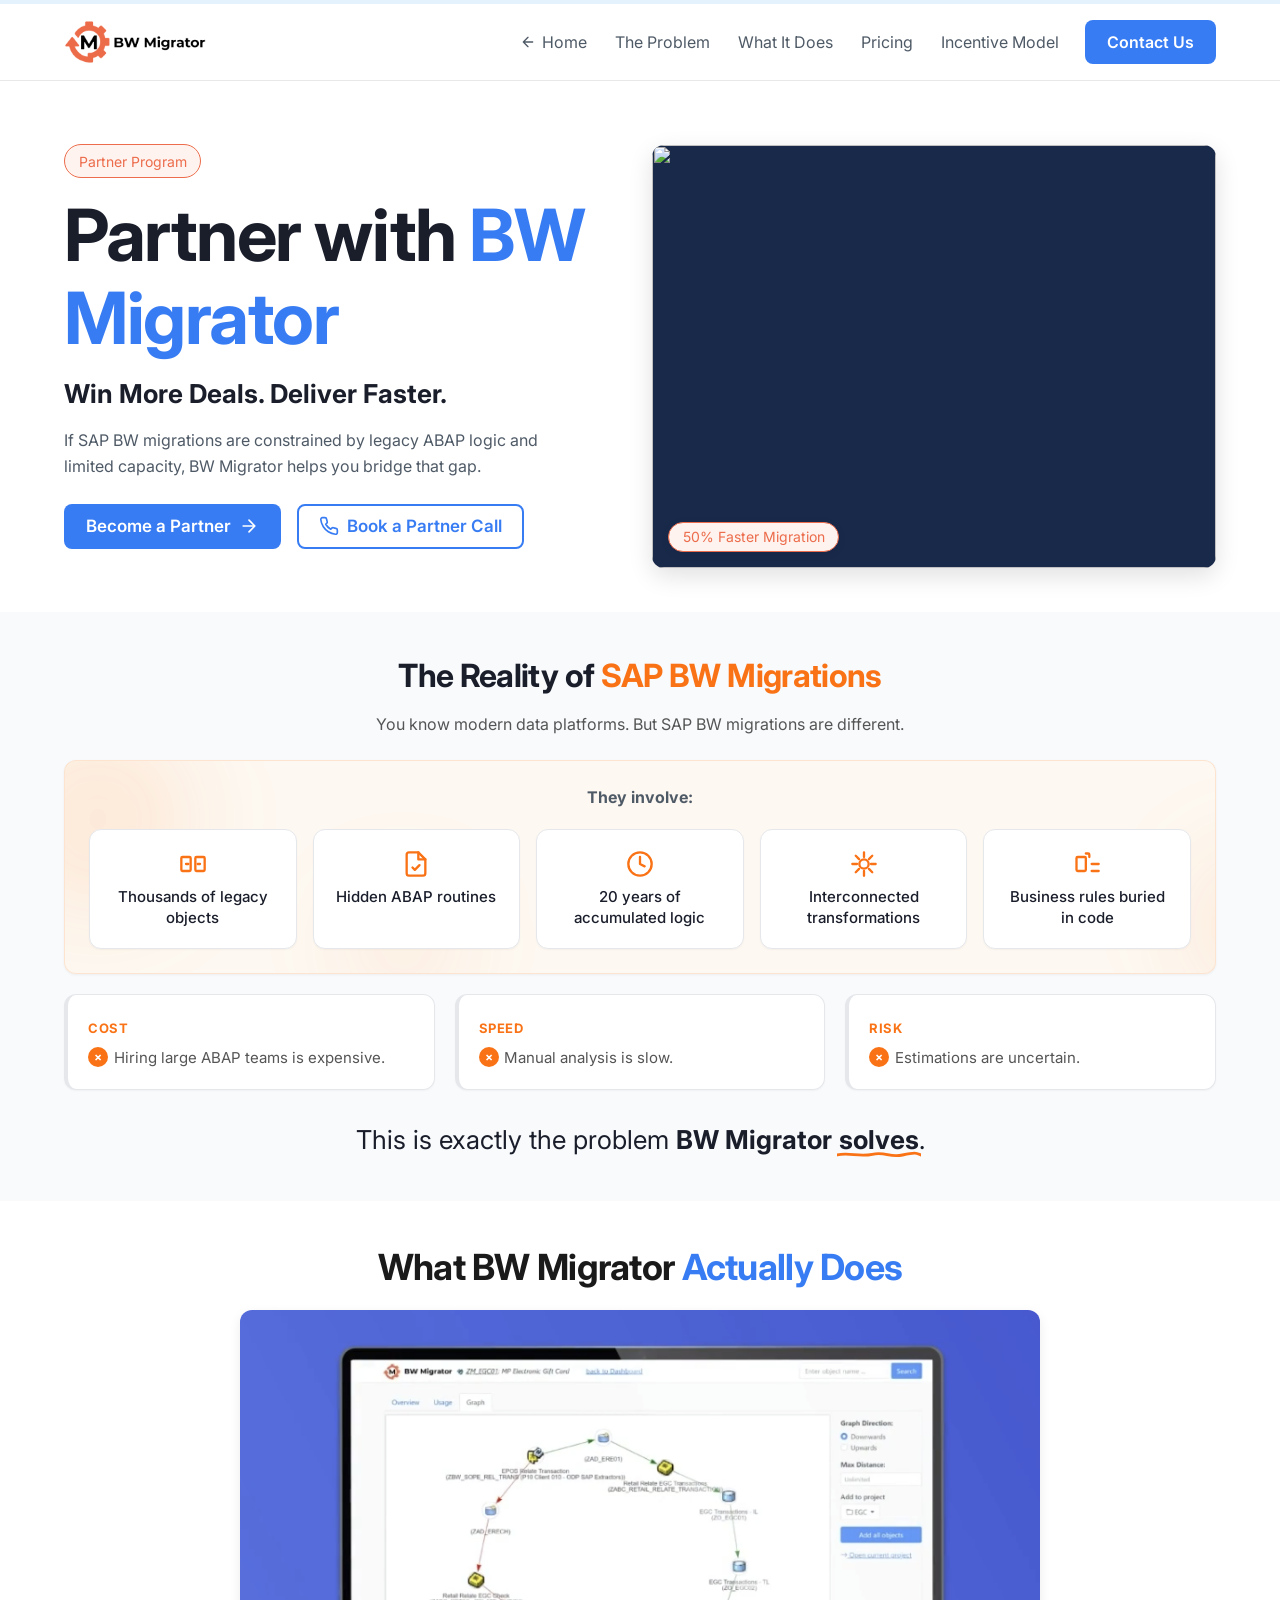
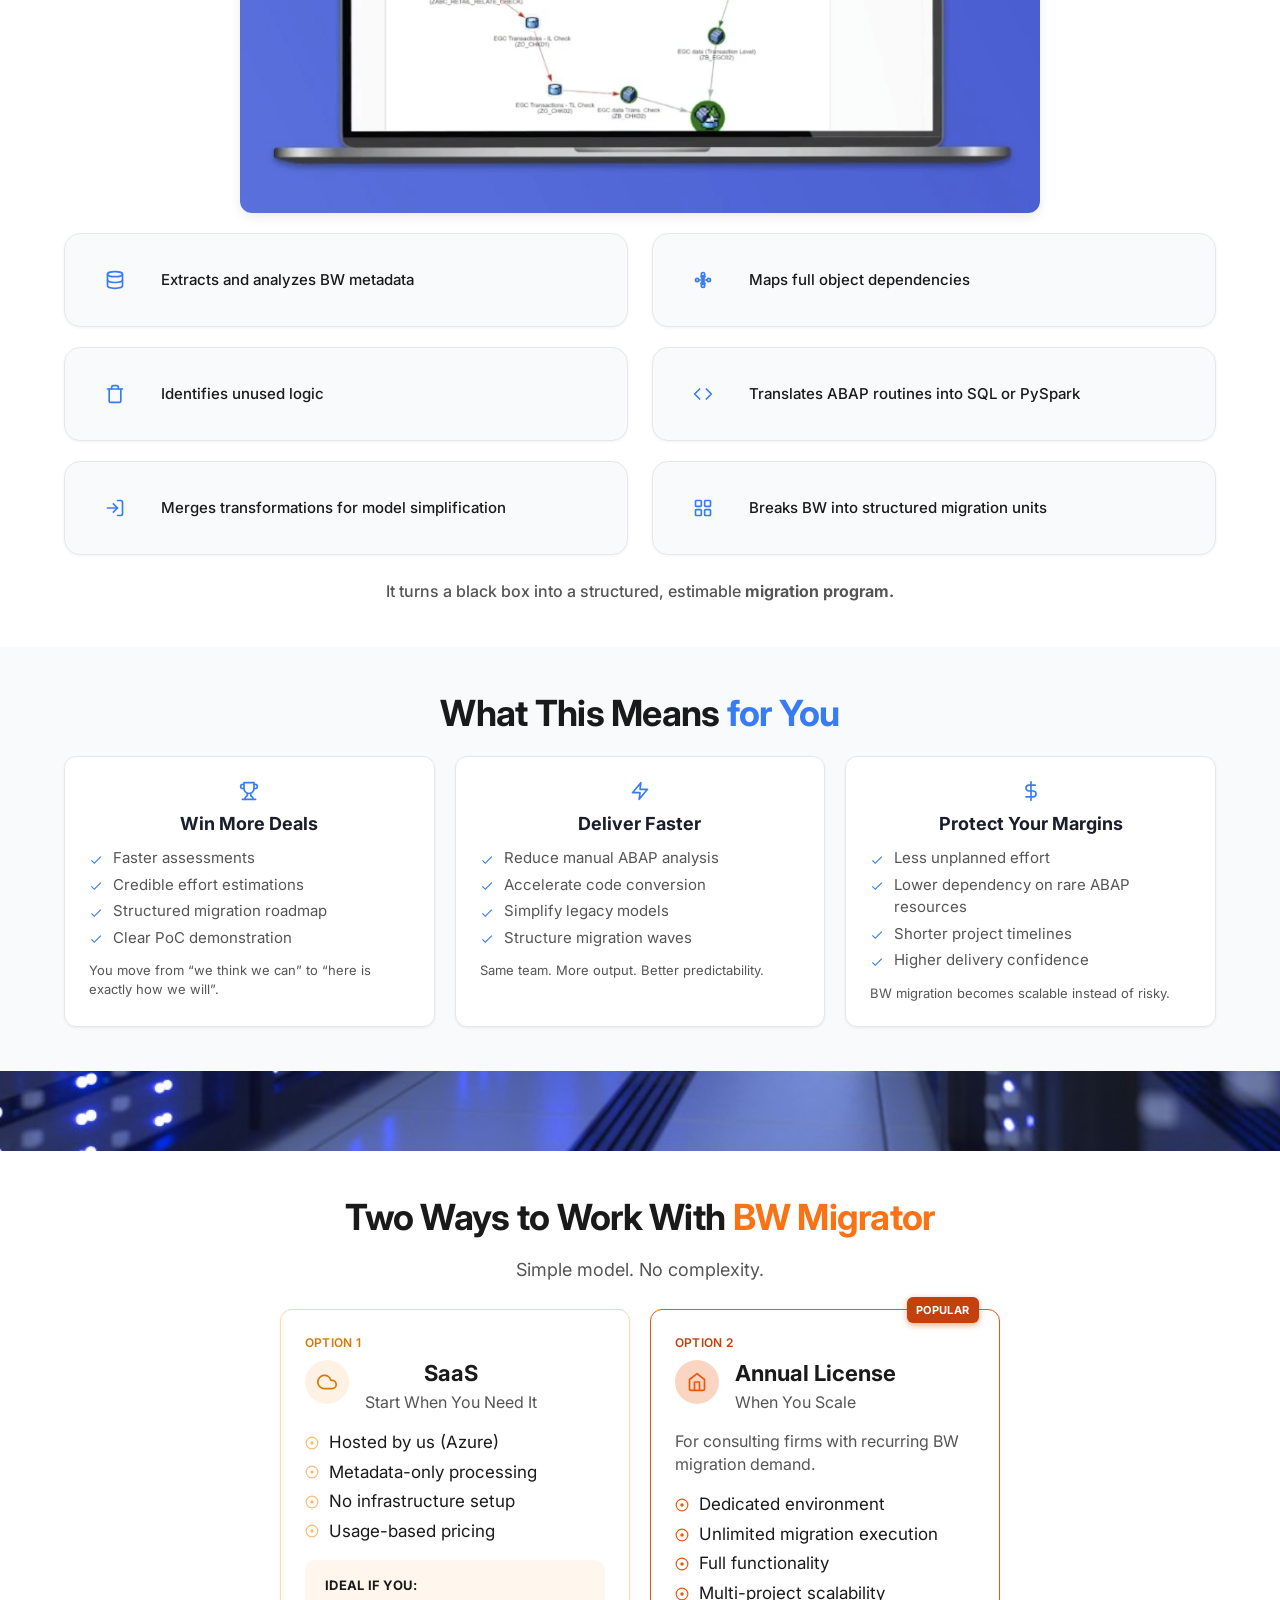
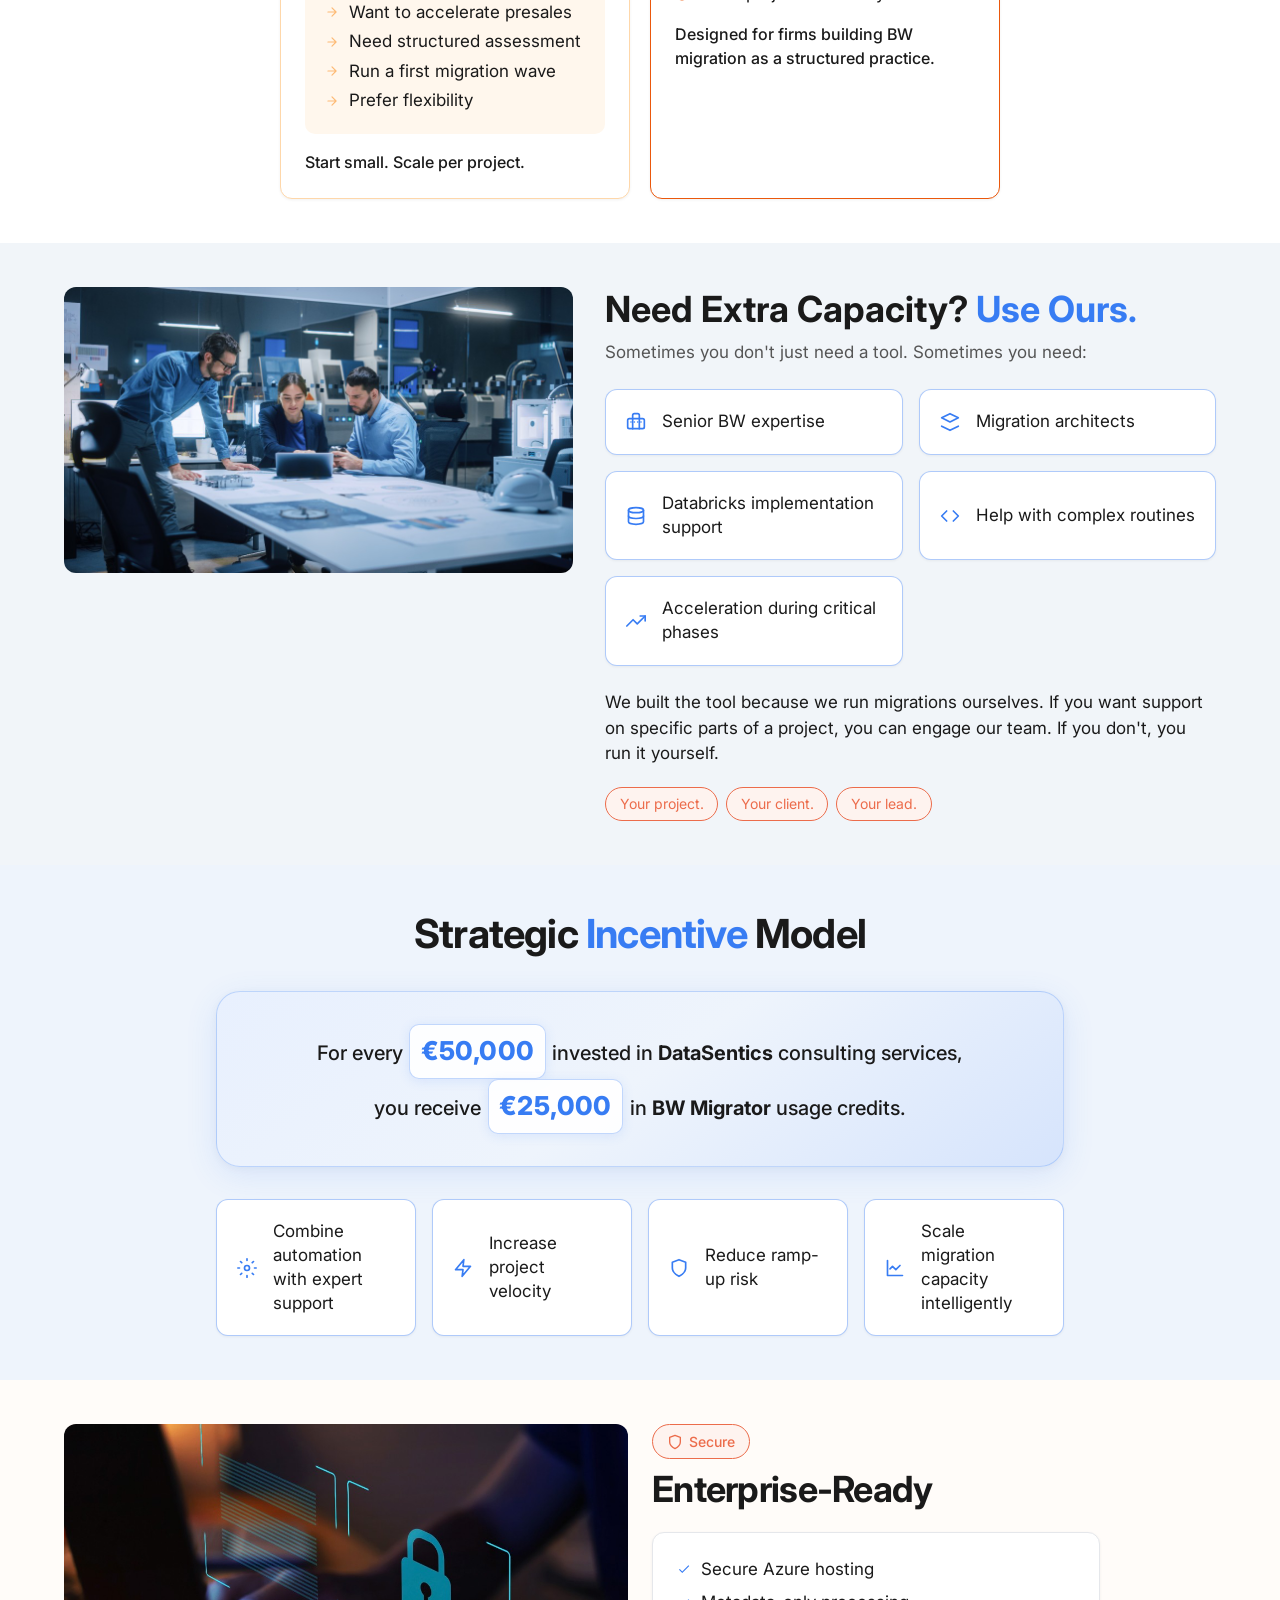
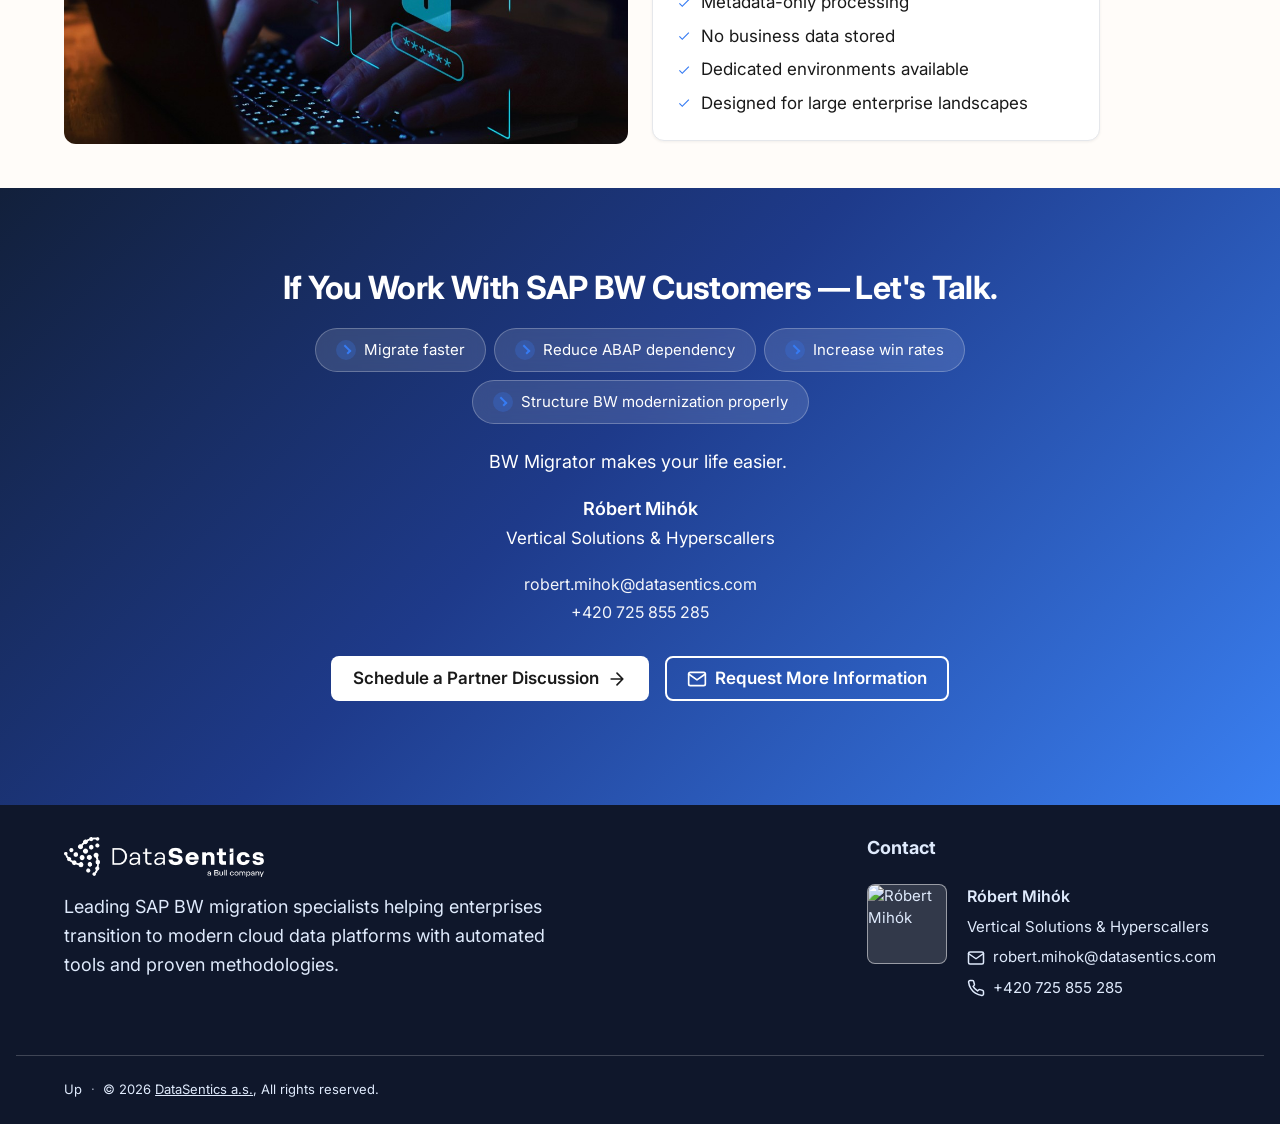
==== index.html @ 0be1ebaf "Initial commit Made-with: Cursor" ====
<!DOCTYPE html>
<html lang="en">
<head>
  <meta charset="UTF-8" />
  <meta name="viewport" content="width=device-width, initial-scale=1" />
  <title>Partner with BW Migrator | SAP BW Migration Partner Program</title>
  <meta name="description" content="Join the BW Migrator partner program. Help SAP BW customers migrate faster with automated tools. Win more deals, deliver 50% faster, protect your margins. Contact DataSentics." />
  <link rel="canonical" href="https://migrate-bw.com/partners/" />
  <meta name="robots" content="index, follow" />
  <meta name="theme-color" content="#12203B" />

  <!-- Open Graph -->
  <meta property="og:type" content="website" />
  <meta property="og:url" content="https://migrate-bw.com/partners/" />
  <meta property="og:title" content="Partner with BW Migrator | SAP BW Migration Partner Program" />
  <meta property="og:description" content="Join the BW Migrator partner program. Win more deals, deliver 50% faster migrations, protect your margins. SAP BW automation for partners." />
  <meta property="og:image" content="https://migrate-bw.com/partners/images/og-image.png" />
  <meta property="og:image:width" content="1200" />
  <meta property="og:image:height" content="630" />
  <meta property="og:site_name" content="BW Migrator" />
  <meta property="og:locale" content="en_US" />
  <!-- Add images/og-image.png (1200×630) for social previews; update og:image and twitter:image if URL differs -->

  <!-- Twitter Card -->
  <meta name="twitter:card" content="summary_large_image" />
  <meta name="twitter:title" content="Partner with BW Migrator | SAP BW Migration Partner Program" />
  <meta name="twitter:description" content="Join the BW Migrator partner program. Win more deals, deliver 50% faster, protect your margins. Contact DataSentics." />
  <meta name="twitter:image" content="https://migrate-bw.com/partners/images/og-image.png" />

  <link rel="icon" type="image/svg+xml" href="images/favicon.svg" />
  <link rel="preconnect" href="https://fonts.googleapis.com" />
  <link rel="preconnect" href="https://fonts.gstatic.com" crossorigin />
  <link href="https://fonts.googleapis.com/css2?family=Inter:wght@400;700&display=swap" rel="stylesheet" />
  <link rel="stylesheet" href="css/styles.css" />

  <script type="application/ld+json">
  {
    "@context": "https://schema.org",
    "@graph": [
      {
        "@type": "WebSite",
        "@id": "https://migrate-bw.com/#website",
        "url": "https://migrate-bw.com/",
        "name": "BW Migrator"
      },
      {
        "@type": "WebPage",
        "@id": "https://migrate-bw.com/partners/#webpage",
        "url": "https://migrate-bw.com/partners/",
        "name": "Partner with BW Migrator | SAP BW Migration Partner Program",
        "description": "Join the BW Migrator partner program. Win more deals, deliver 50% faster SAP BW migrations, protect your margins.",
        "isPartOf": { "@id": "https://migrate-bw.com/#website" },
        "about": {
          "@type": "SoftwareApplication",
          "name": "BW Migrator",
          "applicationCategory": "BusinessApplication",
          "description": "Automate your SAP BW migration. Reduce scope, re-engineer with GenAI, support modern data platforms."
        },
        "publisher": { "@id": "https://migrate-bw.com/partners/#organization" }
      },
      {
        "@type": "Organization",
        "@id": "https://migrate-bw.com/partners/#organization",
        "name": "DataSentics",
        "url": "https://datasentics.com",
        "logo": "https://migrate-bw.com/partners/images/datasentics-logo-white.png",
        "description": "Leading SAP BW migration specialists helping enterprises transition to modern cloud data platforms."
      }
    ]
  }
  </script>
</head>
<body>
  <header class="site-header">
    <div class="header-top-bar" aria-hidden="true"></div>
    <div class="header-inner">
      <a href="#" class="logo" aria-label="BW Migrator – Partner program (current page)">
        <img src="images/logo.png" alt="BW Migrator" class="logo-img" width="64" height="64" />
      </a>
      <div class="header-right">
        <nav class="nav" id="main-nav" aria-label="Main">
          <a href="https://migrate-bw.com/" class="nav-link--back" target="_blank" rel="noopener noreferrer">
            <span class="nav-link-icon nav-link-icon--left" aria-hidden="true">
              <svg width="16" height="16" viewBox="0 0 24 24" fill="none" stroke="currentColor" stroke-width="2" stroke-linecap="round" stroke-linejoin="round"><path d="M19 12H5M12 19l-7-7 7-7"/></svg>
            </span>
            Home</a>
          <a href="#reality">The Problem</a>
          <a href="#what-it-does">What It Does</a>
          <a href="#ways-to-work">Pricing</a>
          <a href="#incentive">Incentive Model</a>
          <div class="nav-ctas">
            <a href="#contact" class="btn btn-primary">Contact Us</a>
          </div>
        </nav>
        <div class="header-ctas">
          <a href="#contact" class="btn btn-primary btn--header">Contact Us</a>
        </div>
        <button type="button" class="menu-toggle" aria-label="Open menu" aria-expanded="false" aria-controls="main-nav">
          <span></span><span></span><span></span>
        </button>
      </div>
    </div>
  </header>

  <main>
    <!-- Hero -->
    <section id="top" class="hero">
      <div class="container hero-inner">
        <div class="hero-content">
          <p class="hero-tag-pill">
            Partner Program
          </p>
          <h1>Partner with <span class="hero-highlight">BW Migrator</span></h1>
          <p class="hero-subtitle">Win More Deals. Deliver Faster.</p>
          <p class="hero-desc">
            If SAP BW migrations are constrained by legacy ABAP logic and limited capacity,
            BW Migrator helps you bridge that gap.
          </p>
          <div class="hero-ctas">
            <a href="#contact" class="btn btn-primary">
              Become a Partner
              <span class="btn-icon" aria-hidden="true">
                <svg width="20" height="20" viewBox="0 0 24 24" fill="none" stroke="currentColor" stroke-width="2" stroke-linecap="round" stroke-linejoin="round"><path d="M5 12h14M12 5l7 7-7 7"/></svg>
              </span>
            </a>
            <a href="#contact" class="btn btn-secondary">
              <span class="btn-icon btn-icon--left" aria-hidden="true">
                <svg width="20" height="20" viewBox="0 0 24 24" fill="none" stroke="currentColor" stroke-width="2" stroke-linecap="round" stroke-linejoin="round"><path d="M22 16.92v3a2 2 0 0 1-2.18 2 19.79 19.79 0 0 1-8.63-3.07 19.5 19.5 0 0 1-6-6 19.79 19.79 0 0 1-3.07-8.67A2 2 0 0 1 4.11 2h3a2 2 0 0 1 2 1.72 12.84 12.84 0 0 0 .7 2.81 2 2 0 0 1-.45 2.11L8.09 9.91a16 16 0 0 0 6 6l1.27-1.27a2 2 0 0 1 2.11-.45 12.84 12.84 0 0 0 2.81.7A2 2 0 0 1 22 16.92z"/></svg>
              </span>
              Book a Partner Call
            </a>
          </div>
        </div>
        <div class="hero-visual">
          <div class="hero-visual-placeholder" aria-hidden="true">
            <img src="images/Corelaine_a_cloud_of_data_particles_with_glowing_connections__90ac8459-35bc-4982-88b7-3703dc6bdf86_2.gif" alt="" width="800" height="600" class="hero-visual-img" />
            <span class="hero-visual-badge hero-tag-pill">
              <span class="hero-badge-text">50% Faster Migration</span>
            </span>
          </div>
        </div>
      </div>
    </section>

    <!-- The Reality -->
    <section id="reality" class="section section--alt">
      <div class="container">
        <h2 class="reality-title">The Reality of <span class="reality-title-highlight">SAP BW Migrations</span></h2>
        <p class="reality-subtitle">You know modern data platforms. But SAP BW migrations are different.</p>

        <div class="reality-involve">
          <div class="reality-involve-bg" aria-hidden="true">
            <span class="reality-involve-shape reality-involve-shape--1"></span>
            <span class="reality-involve-shape reality-involve-shape--2"></span>
            <span class="reality-involve-shape reality-involve-shape--3"></span>
          </div>
          <p class="reality-involve-heading">They involve:</p>
          <div class="reality-cards">
            <article class="reality-card">
              <span class="reality-card-icon" aria-hidden="true">
                <svg width="28" height="28" viewBox="0 0 24 24" fill="none" stroke="#F97316" stroke-width="2" stroke-linecap="round" stroke-linejoin="round"><rect x="2" y="6" width="8" height="12" rx="1"/><rect x="14" y="6" width="8" height="12" rx="1"/><path d="M6 12h2M16 12h2"/></svg>
              </span>
              <p class="reality-card-text">Thousands of legacy objects</p>
            </article>
            <article class="reality-card">
              <span class="reality-card-icon" aria-hidden="true">
                <svg width="28" height="28" viewBox="0 0 24 24" fill="none" stroke="#F97316" stroke-width="2" stroke-linecap="round" stroke-linejoin="round"><path d="M14 2H6a2 2 0 0 0-2 2v16a2 2 0 0 0 2 2h12a2 2 0 0 0 2-2V8z"/><path d="M14 2v6h6"/><path d="M9 15l2 2 4-4"/></svg>
              </span>
              <p class="reality-card-text">Hidden ABAP routines</p>
            </article>
            <article class="reality-card">
              <span class="reality-card-icon" aria-hidden="true">
                <svg width="28" height="28" viewBox="0 0 24 24" fill="none" stroke="#F97316" stroke-width="2" stroke-linecap="round" stroke-linejoin="round"><circle cx="12" cy="12" r="10"/><path d="M12 6v6l4 2"/></svg>
              </span>
              <p class="reality-card-text">20 years of accumulated logic</p>
            </article>
            <article class="reality-card">
              <span class="reality-card-icon" aria-hidden="true">
                <svg width="28" height="28" viewBox="0 0 24 24" fill="none" stroke="#F97316" stroke-width="2" stroke-linecap="round" stroke-linejoin="round"><path d="M12 2v4M12 18v4M4.93 4.93l2.83 2.83M16.24 16.24l2.83 2.83M2 12h4M18 12h4M4.93 19.07l2.83-2.83M16.24 7.76l2.83-2.83M19.07 4.93l-2.83 2.83M7.76 16.24l-2.83 2.83"/><path d="M12 8a4 4 0 1 1 0 8 4 4 0 0 1 0-8z"/></svg>
              </span>
              <p class="reality-card-text">Interconnected transformations</p>
            </article>
            <article class="reality-card">
              <span class="reality-card-icon" aria-hidden="true">
                <svg width="28" height="28" viewBox="0 0 24 24" fill="none" stroke="#F97316" stroke-width="2" stroke-linecap="round" stroke-linejoin="round"><path d="M16 18h6M16 12h6M10 6H4a1 1 0 0 0-1 1v10a1 1 0 0 0 1 1h6a1 1 0 0 0 1-1V7a1 1 0 0 0-1-1z"/><path d="M14 6V4a1 1 0 0 0-1-1h-2"/></svg>
              </span>
              <p class="reality-card-text">Business rules buried in code</p>
            </article>
          </div>
        </div>

        <div class="reality-row">
          <article class="reality-box reality-box--problem">
            <span class="reality-box-header">COST</span>
            <p><span class="reality-box-problem-icon" aria-hidden="true">×</span> Hiring large ABAP teams is expensive.</p>
          </article>
          <article class="reality-box reality-box--problem">
            <span class="reality-box-header">SPEED</span>
            <p><span class="reality-box-problem-icon" aria-hidden="true">×</span> Manual analysis is slow.</p>
          </article>
          <article class="reality-box reality-box--problem">
            <span class="reality-box-header">RISK</span>
            <p><span class="reality-box-problem-icon" aria-hidden="true">×</span> Estimations are uncertain.</p>
          </article>
        </div>

        <p class="reality-statement">This is exactly the problem <span class="reality-statement-bold">BW Migrator</span> <span class="reality-statement-underline">solves</span>.</p>
      </div>
    </section>

    <!-- What BW Migrator Actually Does -->
    <section id="what-it-does" class="section">
      <div class="container">
        <h2 class="section-title">What BW Migrator <span class="text-primary">Actually Does</span></h2>
        <div class="what-it-does-infographic" aria-hidden="true">
          <img src="images/what-it-does-infographic.png" alt="BW Migrator interface showing dependency graph, object nodes, and project controls" class="what-it-does-infographic-img" width="800" height="450" />
        </div>
        <div class="features-grid">
          <article class="feature-card">
            <span class="feature-card-icon" aria-hidden="true">
              <svg width="24" height="24" viewBox="0 0 24 24" fill="none" stroke="currentColor" stroke-width="2" stroke-linecap="round" stroke-linejoin="round"><ellipse cx="12" cy="5" rx="9" ry="3"/><path d="M3 5v14c0 1.66 4 3 9 3s9-1.34 9-3V5"/><path d="M3 12c0 1.66 4 3 9 3s9-1.34 9-3"/></svg>
            </span>
            <span class="feature-card-text">Extracts and analyzes BW metadata</span>
          </article>
          <article class="feature-card">
            <span class="feature-card-icon" aria-hidden="true">
              <svg width="24" height="24" viewBox="0 0 24 24" fill="none" stroke="currentColor" stroke-width="2" stroke-linecap="round" stroke-linejoin="round"><circle cx="12" cy="5" r="2"/><circle cx="5" cy="12" r="2"/><circle cx="19" cy="12" r="2"/><circle cx="12" cy="19" r="2"/><line x1="12" y1="7" x2="12" y2="17"/><line x1="7" y1="12" x2="17" y2="12"/><path d="M9.5 7.5L14.5 16.5"/><path d="M14.5 7.5L9.5 16.5"/></svg>
            </span>
            <span class="feature-card-text">Maps full object dependencies</span>
          </article>
          <article class="feature-card">
            <span class="feature-card-icon" aria-hidden="true">
              <svg width="24" height="24" viewBox="0 0 24 24" fill="none" stroke="currentColor" stroke-width="2" stroke-linecap="round" stroke-linejoin="round"><polyline points="3 6 5 6 21 6"/><path d="M19 6v14a2 2 0 0 1-2 2H7a2 2 0 0 1-2-2V6m3 0V4a2 2 0 0 1 2-2h4a2 2 0 0 1 2 2v2"/></svg>
            </span>
            <span class="feature-card-text">Identifies unused logic</span>
          </article>
          <article class="feature-card">
            <span class="feature-card-icon" aria-hidden="true">
              <svg width="24" height="24" viewBox="0 0 24 24" fill="none" stroke="currentColor" stroke-width="2" stroke-linecap="round" stroke-linejoin="round"><path d="M16 18l6-6-6-6M8 6l-6 6 6 6"/></svg>
            </span>
            <span class="feature-card-text">Translates ABAP routines into SQL or PySpark</span>
          </article>
          <article class="feature-card">
            <span class="feature-card-icon" aria-hidden="true">
              <svg width="24" height="24" viewBox="0 0 24 24" fill="none" stroke="currentColor" stroke-width="2" stroke-linecap="round" stroke-linejoin="round"><path d="M15 3h4a2 2 0 0 1 2 2v14a2 2 0 0 1-2 2h-4"/><polyline points="10 17 15 12 10 7"/><line x1="15" y1="12" x2="3" y2="12"/></svg>
            </span>
            <span class="feature-card-text">Merges transformations for model simplification</span>
          </article>
          <article class="feature-card">
            <span class="feature-card-icon" aria-hidden="true">
              <svg width="24" height="24" viewBox="0 0 24 24" fill="none" stroke="currentColor" stroke-width="2" stroke-linecap="round" stroke-linejoin="round"><rect x="3" y="3" width="7" height="7" rx="1"/><rect x="14" y="3" width="7" height="7" rx="1"/><rect x="14" y="14" width="7" height="7" rx="1"/><rect x="3" y="14" width="7" height="7" rx="1"/></svg>
            </span>
            <span class="feature-card-text">Breaks BW into structured migration units</span>
          </article>
        </div>
        <p class="feature-outcome">It turns a black box into a structured, estimable <strong>migration program.</strong></p>
      </div>
    </section>

    <!-- Benefits -->
    <section id="benefits" class="section section--benefits">
      <div class="container">
        <h2 class="section-title section-title--benefits">What This Means <span class="text-primary">for You</span></h2>
        <div class="benefit-cards">
          <article class="benefit-card benefit-card--1">
            <span class="benefit-card-icon" aria-hidden="true">
              <svg width="24" height="24" viewBox="0 0 24 24" fill="none" stroke="currentColor" stroke-width="2" stroke-linecap="round" stroke-linejoin="round"><path d="M6 9H4.5a2.5 2.5 0 0 1 0-5H6"/><path d="M18 9h1.5a2.5 2.5 0 0 0 0-5H18"/><path d="M4 22h16"/><path d="M10 14.66V17c0 .55-.47.98-.97 1.21C7.85 18.75 7 20 7 22"/><path d="M14 14.66V17c0 .55.47.98.97 1.21C16.15 18.75 17 20 17 22"/><path d="M18 2H6v7a6 6 0 0 0 12 0V2Z"/></svg>
            </span>
            <h3>Win More Deals</h3>
            <ul class="bullet-list bullet-list--check bullet-list--blue">
              <li>Faster assessments</li>
              <li>Credible effort estimations</li>
              <li>Structured migration roadmap</li>
              <li>Clear PoC demonstration</li>
            </ul>
            <p class="benefit-card-tagline">You move from “we think we can” to “here is exactly how we will”.</p>
          </article>
          <article class="benefit-card benefit-card--2">
            <span class="benefit-card-icon" aria-hidden="true">
              <svg width="24" height="24" viewBox="0 0 24 24" fill="none" stroke="currentColor" stroke-width="2" stroke-linecap="round" stroke-linejoin="round"><path d="M13 2L3 14h9l-1 8 10-12h-9l1-8z"/></svg>
            </span>
            <h3>Deliver Faster</h3>
            <ul class="bullet-list bullet-list--check bullet-list--blue">
              <li>Reduce manual ABAP analysis</li>
              <li>Accelerate code conversion</li>
              <li>Simplify legacy models</li>
              <li>Structure migration waves</li>
            </ul>
            <p class="benefit-card-tagline">Same team. More output. Better predictability.</p>
          </article>
          <article class="benefit-card benefit-card--3">
            <span class="benefit-card-icon" aria-hidden="true">
              <svg width="24" height="24" viewBox="0 0 24 24" fill="none" stroke="currentColor" stroke-width="2" stroke-linecap="round" stroke-linejoin="round"><line x1="12" y1="1" x2="12" y2="23"/><path d="M17 5H9.5a3.5 3.5 0 0 0 0 7h5a3.5 3.5 0 0 1 0 7H6"/></svg>
            </span>
            <h3>Protect Your Margins</h3>
            <ul class="bullet-list bullet-list--check bullet-list--blue">
              <li>Less unplanned effort</li>
              <li>Lower dependency on rare ABAP resources</li>
              <li>Shorter project timelines</li>
              <li>Higher delivery confidence</li>
            </ul>
            <p class="benefit-card-tagline">BW migration becomes scalable instead of risky.</p>
          </article>
        </div>
      </div>
    </section>

    <!-- Section divider: design image between "what it is" and "pricing" -->
    <section class="section-divider" aria-hidden="true">
      <div class="section-divider-inner">
        <div class="section-divider-visual">
          <img src="images/section-divider.png" alt="" class="section-divider-img" width="1200" height="600" />
        </div>
      </div>
    </section>

    <!-- Two Ways to Work -->
    <section id="ways-to-work" class="section">
      <div class="container">
        <h2 class="section-title ways-section-title">Two Ways to Work With <span class="ways-title-accent">BW Migrator</span></h2>
        <p class="section-subtitle">Simple model. No complexity.</p>
        <div class="ways-cards">
          <article class="way-card way-card--saas">
            <span class="way-card-option-tag" aria-hidden="true">OPTION 1</span>
            <div class="way-card-header">
              <span class="way-card-icon-wrap" aria-hidden="true">
                <span class="way-card-icon">
                  <svg width="28" height="28" viewBox="0 0 24 24" fill="none" stroke="currentColor" stroke-width="2" stroke-linecap="round" stroke-linejoin="round"><path d="M18 10h-1.26A8 8 0 1 0 9 20h9a5 5 0 0 0 0-10z"/></svg>
                </span>
              </span>
              <div>
                <h3 class="way-card-title">SaaS</h3>
                <p class="way-card-subtitle">Start When You Need It</p>
              </div>
            </div>
            <ul class="bullet-list bullet-list--radio bullet-list--radio-orange">
              <li>Hosted by us (Azure)</li>
              <li>Metadata-only processing</li>
              <li>No infrastructure setup</li>
              <li>Usage-based pricing</li>
            </ul>
            <div class="way-card-ideal-box">
              <p class="way-card-ideal-heading">IDEAL IF YOU:</p>
              <ul class="bullet-list bullet-list--arrow bullet-list--arrow-orange">
                <li>Want to accelerate presales</li>
                <li>Need structured assessment</li>
                <li>Run a first migration wave</li>
                <li>Prefer flexibility</li>
              </ul>
            </div>
            <p class="way-tagline way-tagline--orange">Start small. Scale per project.</p>
          </article>
          <article class="way-card way-card--license">
            <span class="way-card-badge" aria-hidden="true">POPULAR</span>
            <span class="way-card-option-tag" aria-hidden="true">OPTION 2</span>
            <div class="way-card-header">
              <span class="way-card-icon-wrap" aria-hidden="true">
                <span class="way-card-icon">
                  <svg width="28" height="28" viewBox="0 0 24 24" fill="none" stroke="currentColor" stroke-width="2" stroke-linecap="round" stroke-linejoin="round"><path d="M3 9l9-7 9 7v11a2 2 0 0 1-2 2H5a2 2 0 0 1-2-2z"/><path d="M9 22V12h6v10"/></svg>
                </span>
              </span>
              <div>
                <h3 class="way-card-title">Annual License</h3>
                <p class="way-card-subtitle">When You Scale</p>
              </div>
            </div>
            <p class="way-card-desc">For consulting firms with recurring BW migration demand.</p>
            <ul class="bullet-list bullet-list--radio bullet-list--radio-orange">
              <li>Dedicated environment</li>
              <li>Unlimited migration execution</li>
              <li>Full functionality</li>
              <li>Multi-project scalability</li>
            </ul>
            <p class="way-tagline way-tagline--orange">Designed for firms building BW migration as a structured practice.</p>
          </article>
        </div>
      </div>
    </section>

    <!-- Need Extra Capacity -->
    <section id="capacity" class="section section--capacity">
      <div class="container capacity-section-inner">
        <div class="capacity-visual" aria-hidden="true">
          <img src="images/capacity.png" alt="" class="capacity-visual-img" width="800" height="533" />
        </div>
        <div class="capacity-content">
          <h2 class="capacity-title">Need Extra Capacity? <span class="capacity-title-accent">Use Ours.</span></h2>
          <p class="capacity-intro">Sometimes you don't just need a tool. Sometimes you need:</p>
          <div class="capacity-cards">
          <article class="capacity-card">
            <span class="capacity-card-icon" aria-hidden="true">
              <svg width="28" height="28" viewBox="0 0 24 24" fill="none" stroke="currentColor" stroke-width="2" stroke-linecap="round" stroke-linejoin="round"><path d="M16 20V4a2 2 0 0 0-2-2h-4a2 2 0 0 0-2 2v16"/><rect x="2" y="8" width="20" height="12" rx="2"/><path d="M6 12h.01M10 12h.01M14 12h.01M18 12h.01"/></svg>
            </span>
            <span class="capacity-card-text">Senior BW expertise</span>
          </article>
          <article class="capacity-card">
            <span class="capacity-card-icon" aria-hidden="true">
              <svg width="28" height="28" viewBox="0 0 24 24" fill="none" stroke="currentColor" stroke-width="2" stroke-linecap="round" stroke-linejoin="round"><path d="M12 2L2 7l10 5 10-5-10-5z"/><path d="M2 17l10 5 10-5"/></svg>
            </span>
            <span class="capacity-card-text">Migration architects</span>
          </article>
          <article class="capacity-card">
            <span class="capacity-card-icon" aria-hidden="true">
              <svg width="28" height="28" viewBox="0 0 24 24" fill="none" stroke="currentColor" stroke-width="2" stroke-linecap="round" stroke-linejoin="round"><ellipse cx="12" cy="5" rx="9" ry="3"/><path d="M3 5v14c0 1.66 4 3 9 3s9-1.34 9-3V5"/><path d="M3 12c0 1.66 4 3 9 3s9-1.34 9-3"/></svg>
            </span>
            <span class="capacity-card-text">Databricks implementation support</span>
          </article>
          <article class="capacity-card">
            <span class="capacity-card-icon" aria-hidden="true">
              <svg width="28" height="28" viewBox="0 0 24 24" fill="none" stroke="currentColor" stroke-width="2" stroke-linecap="round" stroke-linejoin="round"><polyline points="16 18 22 12 16 6"/><polyline points="8 6 2 12 8 18"/></svg>
            </span>
            <span class="capacity-card-text">Help with complex routines</span>
          </article>
          <article class="capacity-card">
            <span class="capacity-card-icon" aria-hidden="true">
              <svg width="28" height="28" viewBox="0 0 24 24" fill="none" stroke="currentColor" stroke-width="2" stroke-linecap="round" stroke-linejoin="round"><polyline points="23 6 13.5 15.5 8.5 10.5 1 18"/><polyline points="17 6 23 6 23 12"/></svg>
            </span>
            <span class="capacity-card-text">Acceleration during critical phases</span>
          </article>
        </div>
        <p class="capacity-outro">We built the tool because we run migrations ourselves. If you want support on specific parts of a project, you can engage our team. If you don't, you run it yourself.</p>
        <div class="capacity-tags">
          <span class="capacity-tag">Your project.</span>
          <span class="capacity-tag">Your client.</span>
          <span class="capacity-tag">Your lead.</span>
        </div>
        </div>
      </div>
    </section>

    <!-- Strategic Incentive -->
    <section id="incentive" class="section section--incentive incentive-section">
      <div class="container incentive-container">
        <h2 class="section-title incentive-section-title">Strategic <span class="text-primary">Incentive</span> Model</h2>
        <div class="incentive-callout">
          <p class="incentive-callout-text">For every <strong class="incentive-amount"><span class="incentive-amount-value">€50,000</span></strong> invested in <strong>DataSentics</strong> consulting services, you receive <strong class="incentive-amount"><span class="incentive-amount-value">€25,000</span></strong> in <strong>BW Migrator</strong> usage credits.</p>
        </div>
        <div class="incentive-boxes">
          <article class="incentive-box">
            <span class="incentive-box-icon" aria-hidden="true">
              <svg width="24" height="24" viewBox="0 0 24 24" fill="none" stroke="currentColor" stroke-width="2" stroke-linecap="round" stroke-linejoin="round"><circle cx="12" cy="12" r="3"/><path d="M12 1v2M12 21v2M4.22 4.22l1.42 1.42M18.36 18.36l1.42 1.42M1 12h2M21 12h2M4.22 19.78l1.42-1.42M18.36 5.64l1.42-1.42"/></svg>
            </span>
            <p class="incentive-box-text">Combine automation with expert support</p>
          </article>
          <article class="incentive-box">
            <span class="incentive-box-icon" aria-hidden="true">
              <svg width="24" height="24" viewBox="0 0 24 24" fill="none" stroke="currentColor" stroke-width="2" stroke-linecap="round" stroke-linejoin="round"><path d="M13 2L3 14h9l-1 8 10-12h-9l1-8z"/></svg>
            </span>
            <p class="incentive-box-text">Increase project velocity</p>
          </article>
          <article class="incentive-box">
            <span class="incentive-box-icon" aria-hidden="true">
              <svg width="24" height="24" viewBox="0 0 24 24" fill="none" stroke="currentColor" stroke-width="2" stroke-linecap="round" stroke-linejoin="round"><path d="M12 22s8-4 8-10V5l-8-3-8 3v7c0 6 8 10 8 10z"/></svg>
            </span>
            <p class="incentive-box-text">Reduce ramp-up risk</p>
          </article>
          <article class="incentive-box">
            <span class="incentive-box-icon" aria-hidden="true">
              <svg width="24" height="24" viewBox="0 0 24 24" fill="none" stroke="currentColor" stroke-width="2" stroke-linecap="round" stroke-linejoin="round"><path d="M3 3v18h18"/><path d="M18 9l-5 5-4-4-3 3"/></svg>
            </span>
            <p class="incentive-box-text">Scale migration capacity intelligently</p>
          </article>
        </div>
      </div>
    </section>

    <!-- Enterprise-Ready -->
    <section id="enterprise" class="section section--warm">
      <div class="container enterprise-section-inner">
        <div class="enterprise-visual" aria-hidden="true">
          <img src="images/enterprise-ready.png" alt="" class="enterprise-visual-img" width="800" height="600" />
        </div>
        <div class="enterprise-content">
          <p class="enterprise-tag">
            <span class="enterprise-tag-icon" aria-hidden="true">
              <svg width="16" height="16" viewBox="0 0 24 24" fill="none" stroke="currentColor" stroke-width="2" stroke-linecap="round" stroke-linejoin="round"><path d="M12 22s8-4 8-10V5l-8-3-8 3v7c0 6 8 10 8 10z"/></svg>
            </span>
            Secure
          </p>
          <h2 class="section-title enterprise-title">Enterprise-Ready</h2>
          <div class="enterprise-list-wrap">
            <ul class="bullet-list bullet-list--check bullet-list--blue">
              <li>Secure Azure hosting</li>
              <li>Metadata-only processing</li>
              <li>No business data stored</li>
              <li>Dedicated environments available</li>
              <li>Designed for large enterprise landscapes</li>
            </ul>
          </div>
        </div>
      </div>
    </section>

    <!-- Final CTA -->
    <section id="contact" class="section section--contact cta-section">
      <div class="container contact-section-inner">
        <h2 class="section-title contact-heading">If You Work With SAP BW Customers — Let's Talk.</h2>
        <div class="contact-benefits">
          <span class="contact-pill">
            <span class="contact-pill-check" aria-hidden="true"></span>
            Migrate faster
          </span>
          <span class="contact-pill">
            <span class="contact-pill-check" aria-hidden="true"></span>
            Reduce ABAP dependency
          </span>
          <span class="contact-pill">
            <span class="contact-pill-check" aria-hidden="true"></span>
            Increase win rates
          </span>
          <span class="contact-pill contact-pill--wide">
            <span class="contact-pill-check" aria-hidden="true"></span>
            Structure BW modernization properly
          </span>
        </div>
        <p class="contact-statement">BW Migrator makes your life easier.</p>
        <div class="contact-contact-block">
          <p class="contact-contact-name">Róbert Mihók</p>
          <p class="contact-contact-role">Vertical Solutions &amp; Hyperscallers</p>
          <a href="mailto:robert.mihok@datasentics.com?subject=Partner%20inquiry%20-%20BW%20Migrator" class="contact-contact-item">robert.mihok@datasentics.com</a>
          <a href="tel:+420725855285" class="contact-contact-item">+420 725 855 285</a>
        </div>
        <div class="contact-ctas">
          <a href="mailto:robert.mihok@datasentics.com?subject=Partner%20inquiry%20-%20BW%20Migrator" class="btn btn-contact btn-contact--primary">Schedule a Partner Discussion<span class="btn-icon" aria-hidden="true"><svg width="20" height="20" viewBox="0 0 24 24" fill="none" stroke="currentColor" stroke-width="2" stroke-linecap="round" stroke-linejoin="round"><path d="M5 12h14M12 5l7 7-7 7"/></svg></span></a>
          <a href="mailto:robert.mihok@datasentics.com?subject=Partner%20inquiry%20-%20BW%20Migrator" class="btn btn-contact btn-contact--secondary"><span class="btn-icon btn-icon--left" aria-hidden="true"><svg width="20" height="20" viewBox="0 0 24 24" fill="none" stroke="currentColor" stroke-width="2" stroke-linecap="round" stroke-linejoin="round"><path d="M4 4h16c1.1 0 2 .9 2 2v12c0 1.1-.9 2-2 2H4c-1.1 0-2-.9-2-2V6c0-1.1.9-2 2-2z"/><polyline points="22,6 12,13 2,6"/></svg></span>Request More Information</a>
        </div>
      </div>
    </section>
  </main>

  <footer class="site-footer">
    <div class="footer-main">
      <div class="container footer-inner">
        <div class="footer-left">
          <div class="footer-logo">
            <img src="images/datasentics-logo-white.png" alt="DataSentics a Bull company" class="footer-logo-img" width="180" height="60" />
          </div>
          <p class="footer-desc">Leading SAP BW migration specialists helping enterprises transition to modern cloud data platforms with automated tools and proven methodologies.</p>
        </div>
        <div class="footer-right">
          <h3 class="footer-contact-heading">Contact</h3>
          <div class="footer-contact-block">
            <img src="images/robert-mihok.png" alt="Róbert Mihók" width="80" height="80" class="footer-contact-img" />
            <div class="footer-contact-details">
              <p class="footer-contact-name">Róbert Mihók</p>
              <p class="footer-contact-role">Vertical Solutions &amp; Hyperscallers</p>
              <a href="mailto:robert.mihok@datasentics.com?subject=Partner%20inquiry%20-%20BW%20Migrator" class="footer-contact-item">
                <span class="footer-contact-icon" aria-hidden="true">
                  <svg width="18" height="18" viewBox="0 0 24 24" fill="none" stroke="currentColor" stroke-width="2" stroke-linecap="round" stroke-linejoin="round"><path d="M4 4h16c1.1 0 2 .9 2 2v12c0 1.1-.9 2-2 2H4c-1.1 0-2-.9-2-2V6c0-1.1.9-2 2-2z"/><polyline points="22,6 12,13 2,6"/></svg>
                </span>
                robert.mihok@datasentics.com
              </a>
              <a href="tel:+420725855285" class="footer-contact-item">
                <span class="footer-contact-icon" aria-hidden="true">
                  <svg width="18" height="18" viewBox="0 0 24 24" fill="none" stroke="currentColor" stroke-width="2" stroke-linecap="round" stroke-linejoin="round"><path d="M22 16.92v3a2 2 0 0 1-2.18 2 19.79 19.79 0 0 1-8.63-3.07 19.5 19.5 0 0 1-6-6 19.79 19.79 0 0 1-3.07-8.67A2 2 0 0 1 4.11 2h3a2 2 0 0 1 2 1.72 12.84 12.84 0 0 0 .7 2.81 2 2 0 0 1-.45 2.11L8.09 9.91a16 16 0 0 0 6 6l1.27-1.27a2 2 0 0 1 2.11-.45 12.84 12.84 0 0 0 2.81.7A2 2 0 0 1 22 16.92z"/></svg>
                </span>
                +420 725 855 285
              </a>
            </div>
          </div>
        </div>
      </div>
    </div>
    <div class="footer-divider-wrap">
      <div class="container">
        <div class="footer-divider" aria-hidden="true"></div>
      </div>
    </div>
    <div class="footer-bottom">
      <div class="container">
        <p class="footer-copy">
          <a href="#top" class="footer-top-link" aria-label="Back to top">Up</a>
          <span class="footer-copy-sep">·</span>
          © 2026 <a href="https://datasentics.com" target="_blank" rel="noopener noreferrer" class="footer-copy-link">DataSentics a.s.</a>, All rights reserved.
        </p>
      </div>
    </div>
  </footer>

  <script src="js/script.js"></script>
</body>
</html>
---- css/styles.css ----
/* Partner microsite — RULE.md compliant: light, mobile-first, tablet-friendly */

:root {
  /* Brand */
  --color-logo: #EC6C4B;
  --color-logo-hover: #d85a3a;
  --color-primary: #377CF3;
  --color-primary-hover: #3C50D0;
  --color-primary-tint: #E3F2FD;
  --color-secondary-stroke: #377CF3;
  --color-box-stroke: #F97316;
  --color-box-accent: #F97316;
  --color-box-accent-hover: #EA580C;
  --color-box-accent-bg: #FFF7ED;
  --color-box-accent-12: rgba(249, 115, 22, 0.12);
  --color-box-accent-15: rgba(249, 115, 22, 0.15);
  --color-box-accent-25: rgba(249, 115, 22, 0.25);
  --color-box-accent-40: rgba(249, 115, 22, 0.4);
  --color-box-accent-60: rgba(249, 115, 22, 0.6);
  --color-logo-18: rgba(236, 108, 75, 0.18);
  --color-logo-15: rgba(236, 108, 75, 0.15);
  --color-bg-warm-70: rgba(255, 247, 237, 0.7);
  --color-bg-warm-80: rgba(255, 252, 249, 0.8);
  --color-text-on-dark-85: rgba(255, 255, 255, 0.85);
  --color-text-on-dark-60: rgba(255, 255, 255, 0.6);
  --color-text-on-dark-15: rgba(255, 255, 255, 0.15);
  --color-text-on-dark-20: rgba(255, 255, 255, 0.2);
  --color-text-on-dark-25: rgba(255, 255, 255, 0.25);
  --color-text-on-dark-30: rgba(255, 255, 255, 0.3);
  --color-text-on-dark-50: rgba(255, 255, 255, 0.5);
  --color-text-on-dark-80: rgba(255, 255, 255, 0.8);
  --color-border-muted: #CBD5E1;
  --color-infographic-soft: #212C45;
  --color-incentive-callout-bg: #2B314B;
  --color-primary-20: rgba(55, 124, 243, 0.2);
  --color-primary-40: rgba(55, 124, 243, 0.4);
  --color-primary-60: rgba(55, 124, 243, 0.6);

  /* Backgrounds */
  --color-bg: #fff;
  --color-bg-alt: #F8FAFC;
  --color-bg-warm: #FFFCF9;
  --color-bg-incentive: #EEF4FC;
  --color-bg-capacity: #F1F5F9;
  --color-infographic: #19294A;
  --color-contact-start: #12203B;
  --color-contact-end: #3A80F2;
  --color-contact-bg: #1E3A8A;
  --color-footer: #0F172B;
  --color-footer-bg: #0F172B;
  --color-footer-text: #DFEAFC;
  --color-footer-divider: #555555;

  /* Table / infographic palette */
  --color-table-1: #FED7AA;
  --color-table-2: #FFF4E6;
  --color-table-3: #FFF9F1;
  --color-table-4: #FFF4E6;
  --color-table-border: #F7CCAA;

  /* Text & UI */
  --color-text: #1a1a1a;
  --color-text-muted: #555;
  --color-nav-link: #4F5A67;
  --color-text-on-dark: #fff;
  --color-text-on-dark-95: rgba(255, 255, 255, 0.95);
  --color-border: #e8e8e8;
  --color-border-light: #E5E7EB;
  --color-focus: #377CF3;

  /* States */
  --color-success: #22C55E;
  --color-success-bg: rgba(34, 197, 94, 0.2);

  /* Spacing (rem for scalability) — equal, moderate rhythm */
  --space-xs: 0.25rem;
  --space-sm: 0.5rem;
  --space-md: 1rem;
  --space-lg: 1.25rem;
  --space-xl: 1.5rem;
  --space-2xl: 2rem;

  /* Typography */
  --font-sans: "Inter", -apple-system, BlinkMacSystemFont, "Segoe UI", Roboto, "Helvetica Neue", Arial, sans-serif;
  --text-base: 1.0625rem;
  --text-sm: 1rem;
  --text-lg: 1.25rem;
  --text-xl: 1.375rem;
  --text-2xl: 1.625rem;
  --text-3xl: 2.25rem;
  /* Hero + section titles — align with migrate-bw.com hierarchy */
  --hero-title: 2.5rem;
  --hero-subtitle-size: 1.375rem;
  --color-hero-heading: #1A1E2B;
  --color-hero-desc: #4F5A67;
  /* Hero tag pill (Partner Program) */
  --color-hero-tag-bg: #fef3ef;
  --color-hero-tag-border: #EC6C4B;
  --color-hero-tag-text: #EC6C4B;
  --section-title: 1.5rem;
  --line-tight: 1.25;
  --line-normal: 1.5;
  --line-relaxed: 1.6;

  /* Layout */
  --container-max: 75rem;
  --touch-min: 2.75rem; /* 44px */
  --section-padding-y: 2.25rem;
  --section-padding-y-lg: 2.75rem;

  /* Icon sizing (cards/boxes) */
  --icon-size-card: 1.25rem;

  /* Mobile reading: single comfortable size for all body-style text (paragraphs, lists) */
  --text-mobile-body: 1rem;

  /* Mobile: single size for all section/card headlines (hero excluded) */
  --heading-mobile: 1.375rem;

  /* Mobile listing boxes: unified border (light blue-grey, match reference) */
  --listing-box-border-mobile: #e0e7fa;
  --listing-box-padding-x-mobile: 1.5rem;
  --listing-box-padding-y-mobile: 1.25rem;
  --listing-box-gap-mobile: 1rem;
  --listing-box-radius-mobile: 14px;
  --listing-box-gap-between-mobile: 1rem;
}

*,
*::before,
*::after {
  box-sizing: border-box;
}

html {
  font-size: 16px;
  -webkit-text-size-adjust: 100%;
  scroll-behavior: smooth;
}

body {
  margin: 0;
  font-family: var(--font-sans);
  font-size: var(--text-base);
  line-height: var(--line-normal);
  color: var(--color-text);
  background: var(--color-bg);
}

/* Page load: hero content staggers in (progressive enhancement) */
body.page-loaded .hero-content .hero-tag-pill,
body.page-loaded .hero-content .hero h1,
body.page-loaded .hero-content .hero-subtitle,
body.page-loaded .hero-content .hero-desc,
body.page-loaded .hero-content .hero-ctas,
body.page-loaded .hero-visual {
  animation: page-load-in 0.65s cubic-bezier(0.25, 0.46, 0.45, 0.94) both;
}

body.page-loaded .hero-content .hero-tag-pill { animation-delay: 0.08s; }
body.page-loaded .hero-content .hero h1 { animation-delay: 0.18s; }
body.page-loaded .hero-content .hero-subtitle { animation-delay: 0.28s; }
body.page-loaded .hero-content .hero-desc { animation-delay: 0.38s; }
body.page-loaded .hero-content .hero-ctas { animation-delay: 0.48s; }
body.page-loaded .hero-visual { animation-delay: 0.22s; }

@keyframes page-load-in {
  from {
    opacity: 0;
    transform: translateY(14px);
  }
  to {
    opacity: 1;
    transform: translateY(0);
  }
}

/* Focus visible — no outline: none without replacement */
:focus-visible {
  outline: 2px solid var(--color-focus);
  outline-offset: 2px;
}

a:focus {
  outline: none;
}
a:focus-visible {
  outline: 2px solid var(--color-focus);
  outline-offset: 2px;
}

/* Container: max-width + horizontal padding, migrate-bw.com style */
.container {
  width: 100%;
  max-width: var(--container-max);
  margin-left: auto;
  margin-right: auto;
  padding-left: var(--space-md);
  padding-right: var(--space-md);
}

/* ----- Header ----- */
.site-header {
  position: sticky;
  top: 0;
  z-index: 100;
  background: var(--color-bg);
  border-bottom: 1px solid var(--color-border);
  transition: box-shadow 0.35s ease;
}

.site-header.is-scrolled {
  box-shadow: 0 2px 12px rgba(0, 0, 0, 0.06);
}

.header-top-bar {
  height: 4px;
  background: var(--color-primary-tint);
  width: 100%;
}

.header-inner {
  display: flex;
  align-items: center;
  justify-content: flex-start;
  flex-wrap: wrap;
  gap: var(--space-md);
  max-width: var(--container-max);
  margin: 0 auto;
  padding: var(--space-md);
  padding-left: var(--space-md);
  padding-right: var(--space-md);
}

.header-right {
  display: flex;
  align-items: center;
  flex-wrap: wrap;
  gap: var(--space-md);
  margin-left: auto;
}

.logo {
  font-weight: 700;
  font-size: var(--text-lg);
  color: var(--color-text);
  text-decoration: none;
  min-height: var(--touch-min);
  display: inline-flex;
  align-items: center;
  gap: 0.5rem;
  font-family: var(--font-sans);
  transition: opacity 0.3s ease, transform 0.3s ease;
}

.logo:hover {
  opacity: 0.9;
  transform: scale(1.02);
}

.logo:focus-visible {
  outline: 2px solid var(--color-focus);
  outline-offset: 2px;
}

.logo-img {
  display: block;
  height: 2.75rem;
  width: auto;
  max-height: 2.75rem;
  object-fit: contain;
  flex-shrink: 0;
  transition: transform 0.3s ease;
}

.logo:hover .logo-img {
  transform: scale(1.04);
}

.logo-text {
  color: var(--color-text);
}

.logo-icon {
  display: inline-block;
  width: 0.625rem;
  height: 0.625rem;
  background: var(--color-logo);
  flex-shrink: 0;
  border-radius: 50%;
}

.nav {
  display: none;
  width: 100%;
  flex-direction: column;
  gap: var(--space-xs);
}

.nav.is-open {
  position: fixed;
  top: 0;
  left: 0;
  right: 0;
  bottom: 0;
  z-index: 99;
  display: flex;
  flex-direction: column;
  width: 100%;
  max-width: 100%;
  flex-basis: auto;
  order: unset;
  margin: 0;
  padding: 5.5rem var(--space-lg) var(--space-xl);
  border-top: none;
  gap: var(--space-md);
  background: var(--color-bg);
  overflow-y: auto;
  -webkit-overflow-scrolling: touch;
}

.nav.is-open a {
  color: var(--color-text);
}

.nav.is-open a:hover {
  color: var(--color-primary);
}

.nav.is-open a.is-active {
  color: var(--color-primary);
}

.nav.is-open .nav-link--back {
  color: var(--color-text-muted);
}

.nav a {
  display: block;
  padding: var(--space-sm) var(--space-md);
  min-height: var(--touch-min);
  display: flex;
  align-items: center;
  color: var(--color-nav-link);
  font-family: var(--font-sans);
  font-size: 1rem;
  text-decoration: none;
  font-weight: 400;
  border-radius: 4px;
  transition: color 0.35s ease, background 0.25s ease;
}

.nav a:hover {
  color: var(--color-primary);
  background: rgba(55, 124, 243, 0.06);
}

.nav a:hover {
  color: var(--color-primary);
}

.nav a.is-active {
  color: var(--color-primary);
}

.nav-link--academy {
  display: inline-flex;
  align-items: center;
  gap: 0.35rem;
}

.nav-link--back {
  font-size: 0.875rem;
  color: var(--color-text-muted);
  display: inline-flex;
  align-items: center;
  gap: 0.35rem;
}

.nav-link--back:hover {
  color: var(--color-primary);
}

.nav-link-icon {
  display: inline-flex;
  color: inherit;
}

.nav-link-icon--left {
  vertical-align: middle;
}

.nav .cta-nav {
  font-weight: 600;
  color: var(--color-primary);
}

/* Header CTA: single "Contact Us" button */
.header-ctas {
  display: none;
  align-items: center;
}

.header-ctas .btn--header {
  padding: var(--space-sm) var(--space-lg);
  font-size: 1rem;
  font-family: var(--font-sans);
  min-height: var(--touch-min);
}

.btn--orange {
  background: var(--color-logo);
  color: var(--color-text-on-dark);
  border-color: var(--color-logo);
}

.btn--orange:hover {
  background: var(--color-logo-hover);
  color: var(--color-text-on-dark);
  border-color: var(--color-logo-hover);
}

/* Orange primary button (e.g. Pricing/License card) */
.btn-primary.btn--orange {
  background: var(--color-box-accent);
  color: var(--color-text-on-dark);
  border-color: var(--color-box-accent);
}

.btn-primary.btn--orange:hover {
  background: var(--color-box-accent-hover);
  color: var(--color-text-on-dark);
  border-color: var(--color-box-accent-hover);
}

/* Nav CTA: visible on mobile when menu open (full-width blue button) */
.nav-ctas {
  display: flex;
  flex-direction: column;
  padding-top: var(--space-md);
  margin-top: var(--space-sm);
  border-top: 1px solid var(--color-border);
}

.nav-ctas .btn {
  width: 100%;
  justify-content: center;
}

/* Hamburger: 44px touch target */
.menu-toggle {
  min-width: var(--touch-min);
  min-height: var(--touch-min);
  padding: var(--space-md);
  border: 0;
  background: transparent;
  cursor: pointer;
  display: flex;
  flex-direction: column;
  justify-content: center;
  gap: 5px;
}

.menu-toggle span {
  display: block;
  width: 1.25rem;
  height: 2px;
  background: var(--color-text);
  transition: transform 0.3s ease, opacity 0.3s ease;
}

/* Hamburger → X when menu is open */
.menu-toggle.is-active span:nth-child(1) {
  transform: translateY(7px) rotate(45deg);
}

.menu-toggle.is-active span:nth-child(2) {
  opacity: 0;
}

.menu-toggle.is-active span:nth-child(3) {
  transform: translateY(-7px) rotate(-45deg);
}

/* ----- Sections ----- */
section {
  padding-top: var(--section-padding-y);
  padding-bottom: var(--section-padding-y);
  background: var(--color-bg);
}

.section-alt {
  background: var(--color-bg-alt);
}

.section--alt {
  background: var(--color-bg-alt);
}

.section--warm {
  background: var(--color-bg-warm);
}

.section--benefits {
  background: var(--color-bg-alt);
}

/* Section divider: full-width design strip between "what it is" and "pricing" */
.section-divider {
  padding: 0;
  margin: 0;
  background: transparent;
}

.section-divider-inner {
  width: 100%;
  max-width: none;
  margin: 0;
  padding: 0;
}

.section-divider-visual {
  width: 100%;
  min-height: 4rem;
  max-height: 4rem;
  overflow: hidden;
  position: relative;
}

.section-divider-visual .section-divider-img {
  display: block;
  width: 100%;
  height: 100%;
  min-height: 4rem;
  max-height: 4rem;
  object-fit: cover;
  object-position: center bottom;
}

@media (min-width: 768px) {
  .section-divider-visual {
    min-height: 5rem;
    max-height: 5rem;
  }
  .section-divider-visual .section-divider-img {
    min-height: 5rem;
    max-height: 5rem;
    object-position: center bottom;
  }
}

.section--capacity {
  background: var(--color-bg-capacity);
  text-align: center;
}

.capacity-section-inner {
  display: block;
}

.capacity-visual {
  margin-bottom: var(--space-xl);
  overflow: hidden;
}

.capacity-visual:hover {
  box-shadow: none;
}

.capacity-illustration,
.capacity-visual-img {
  display: block;
  width: 100%;
  max-width: 520px;
  height: auto;
  margin: 0 auto;
}

.capacity-illustration {
  color: var(--color-primary);
}

.capacity-visual-img {
  border-radius: 12px;
  object-fit: cover;
}

.capacity-content {
  text-align: center;
}

.capacity-title {
  font-size: 2rem;
  font-weight: 700;
  color: var(--color-text);
  margin: 0 0 var(--space-sm);
  line-height: 1.25;
  text-align: center;
}

.capacity-title-accent {
  color: var(--color-primary);
}

.capacity-intro {
  font-size: 1.0625rem;
  font-weight: 400;
  color: var(--color-text-muted);
  margin: 0 0 var(--space-xl);
  max-width: none;
  text-align: center;
}

.capacity-outro {
  font-size: 1.0625rem;
  font-weight: 400;
  color: var(--color-text);
  margin: var(--space-xl) 0 0;
  max-width: 36em;
  margin-left: auto;
  margin-right: auto;
  text-align: center;
  line-height: 1.5;
}

/* Tags row: same pill style as hero (Partner Program) */
.capacity-tags {
  display: flex;
  flex-wrap: wrap;
  justify-content: center;
  align-items: center;
  gap: var(--space-sm);
  margin: var(--space-lg) auto 0;
}

.capacity-tag {
  display: inline-flex;
  align-items: center;
  padding: 0.35rem 0.85rem;
  background: var(--color-hero-tag-bg);
  border: 1px solid var(--color-hero-tag-border);
  border-radius: 999px;
  font-size: 0.875rem;
  font-weight: 400;
  color: var(--color-hero-tag-text);
  transition: background 0.35s ease, border-color 0.35s ease, transform 0.3s ease, box-shadow 0.3s ease;
}

.capacity-tag:hover {
  background: var(--color-logo-18);
  box-shadow: 0 2px 8px var(--color-logo-15);
  transform: translateY(-1px);
}

.capacity-cards {
  display: grid;
  grid-template-columns: 1fr;
  gap: var(--space-md);
}

.capacity-card {
  display: flex;
  align-items: center;
  gap: var(--space-md);
  background: var(--color-bg);
  border: 1px solid var(--color-primary-40);
  border-radius: 12px;
  padding: var(--space-lg);
  box-shadow: 0 1px 3px rgba(0, 0, 0, 0.05);
  transition: transform 0.2s ease, box-shadow 0.2s ease, border-color 0.2s ease;
}

.capacity-card:hover {
  transform: translateY(-2px);
  box-shadow: 0 4px 12px rgba(0, 0, 0, 0.08);
  border-color: var(--color-primary);
}

.capacity-card:focus-within {
  outline: 2px solid var(--color-focus);
  outline-offset: 2px;
}

.capacity-card-icon {
  display: flex;
  align-items: center;
  justify-content: center;
  flex-shrink: 0;
  color: var(--color-primary);
  transition: transform 0.35s ease;
}

.capacity-card:hover .capacity-card-icon {
  transform: scale(1.08);
}

.capacity-card-icon svg {
  display: block;
  width: var(--icon-size-card);
  height: var(--icon-size-card);
}

.capacity-card-text {
  font-size: 1.0625rem;
  font-weight: 400;
  color: var(--color-text);
  line-height: 1.4;
}

.capacity-card.reveal-in-view {
  opacity: 0;
  transform: translateY(16px);
  transition: opacity 0.6s cubic-bezier(0.25, 0.46, 0.45, 0.94), transform 0.6s cubic-bezier(0.25, 0.46, 0.45, 0.94), box-shadow 0.2s ease;
}

.capacity-card.reveal-in-view.is-visible {
  opacity: 1;
  transform: translateY(0);
}

.section--contact {
  background: linear-gradient(135deg, var(--color-contact-start) 0%, var(--color-contact-bg) 45%, var(--color-contact-end) 100%);
  color: var(--color-text-on-dark);
}

.section--contact .lead,
.section--contact p,
.section--contact .highlight-text,
.section--contact .bullet-list,
.section--contact .section-title,
.section--contact h2 {
  color: var(--color-text-on-dark);
}

.section--contact .bullet-list li {
  opacity: 0.95;
}

.section--contact .section-subtitle,
.contact-intro {
  color: var(--color-text-on-dark-95);
  font-size: 1rem;
  font-weight: 400;
  text-align: center;
  margin: 0 0 var(--space-md);
}

.contact-statement {
  color: var(--color-text-on-dark);
  font-size: 1.125rem;
  font-weight: 400;
  text-align: center;
  margin: 0 0 var(--space-xl);
}

.section--contact .section-title {
  margin-bottom: var(--space-md);
  text-align: center;
}

.section--contact .btn-primary {
  background: var(--color-bg);
  color: var(--color-contact-bg);
}

.section--contact .btn-primary:hover {
  background: var(--color-bg-warm);
  color: var(--color-contact-bg);
}

.section--contact .btn-secondary {
  border-color: var(--color-text-on-dark);
  color: var(--color-text-on-dark);
  background: transparent;
}

.section--contact .btn-secondary:hover {
  background: var(--color-bg);
  color: var(--color-contact-bg);
  border-color: var(--color-text-on-dark);
}

h1, h2, h3 {
  line-height: var(--line-tight);
  margin-top: 0;
  margin-bottom: var(--space-md);
  text-align: center;
}

h1 {
  font-size: var(--hero-title);
  font-weight: 700;
}

h2 {
  font-size: var(--section-title);
  font-weight: 700;
}

h3 {
  font-size: var(--text-lg);
  font-weight: 600;
}

/* Section titles (centered, migrate-bw.com style) */
.section-title {
  text-align: center;
  margin-bottom: var(--space-md);
  font-size: var(--section-title);
  font-weight: 700;
  line-height: var(--line-tight);
  letter-spacing: -0.02em;
}

.section-title--benefits {
  font-size: 2.25rem;
  font-weight: 700;
  color: var(--color-text);
  margin-bottom: var(--space-lg);
}

.section-title--benefits .text-primary {
  color: var(--color-primary);
  font-size: inherit;
  font-weight: inherit;
}

.enterprise-title {
  margin-bottom: var(--space-lg);
}

/* Enterprise section: image + content side by side */
.enterprise-section-inner {
  display: grid;
  gap: var(--space-xl);
  align-items: start;
}
@media (min-width: 768px) {
  .enterprise-section-inner {
    grid-template-columns: 1fr 1fr;
  }
  .enterprise-section-inner .enterprise-visual {
    order: 0;
  }
  .enterprise-section-inner .enterprise-content {
    order: 1;
  }
}
@media (max-width: 767px) {
  .enterprise-section-inner .enterprise-visual {
    order: 0;
  }
  .enterprise-section-inner .enterprise-content {
    order: 1;
  }
}

.enterprise-tag {
  display: inline-flex;
  align-items: center;
  gap: 0.4rem;
  margin: 0 0 var(--space-sm);
  padding: 0.35rem 0.85rem;
  background: var(--color-hero-tag-bg);
  border: 1px solid var(--color-hero-tag-border);
  border-radius: 999px;
  font-size: 0.875rem;
  font-weight: 500;
  color: var(--color-hero-tag-text);
  transition: background 0.35s ease, border-color 0.35s ease, transform 0.3s ease;
}
.enterprise-tag-icon {
  display: inline-flex;
  flex-shrink: 0;
}
.enterprise-tag-icon svg {
  width: 1rem;
  height: 1rem;
}

.enterprise-content .section-title.enterprise-title {
  text-align: center;
}

@media (min-width: 768px) {
  .enterprise-content .section-title.enterprise-title {
    text-align: left;
  }
}

.enterprise-visual-placeholder,
.enterprise-visual-img {
  aspect-ratio: 4/3;
  min-height: 14rem;
  max-height: 20rem;
  width: 100%;
  border-radius: 12px;
  display: block;
}

.enterprise-visual-placeholder {
  background: linear-gradient(145deg, #e8eef7 0%, #c5d4eb 100%);
  display: flex;
  align-items: center;
  justify-content: center;
  color: var(--color-primary);
  opacity: 0.9;
}

.enterprise-visual-img {
  object-fit: cover;
}

.enterprise-list-wrap {
  max-width: 28rem;
  margin: 0 auto;
  background: var(--color-bg);
  padding: var(--space-xl) var(--space-xl);
  border-radius: 12px;
  border: 1px solid var(--color-border-light);
  box-shadow: 0 1px 3px rgba(0, 0, 0, 0.06);
  transition: box-shadow 0.2s ease, border-color 0.2s ease;
}
@media (min-width: 768px) {
  .enterprise-content .enterprise-list-wrap {
    margin-left: 0;
    margin-right: 0;
  }
}

.enterprise-list-wrap:hover {
  border-color: var(--color-primary);
  box-shadow: 0 4px 12px rgba(0, 0, 0, 0.08);
}

.enterprise-list-wrap .bullet-list {
  margin: 0;
  text-align: left;
}

.enterprise-list-wrap .bullet-list li {
  margin-bottom: var(--space-sm);
}

.enterprise-list-wrap .bullet-list li:last-child {
  margin-bottom: 0;
}

.section-subtitle {
  text-align: center;
  color: var(--color-text-muted);
  margin-bottom: var(--space-xl);
  max-width: 42rem;
  margin-left: auto;
  margin-right: auto;
  font-size: 1.125rem;
  line-height: 1.6;
}

.section-cta {
  text-align: center;
  margin-top: var(--space-xl);
  margin-bottom: 0;
}

p {
  margin: 0 0 var(--space-md);
  max-width: 65ch;
}

.lead {
  font-size: var(--text-lg);
  margin-bottom: var(--space-md);
}

.subtitle {
  color: var(--color-text-muted);
  margin-bottom: var(--space-lg);
}

.text-primary {
  color: var(--color-primary);
}

.visually-hidden {
  position: absolute;
  width: 1px;
  height: 1px;
  padding: 0;
  margin: -1px;
  overflow: hidden;
  clip: rect(0, 0, 0, 0);
  border: 0;
}

.highlight-text {
  font-weight: 600;
}

.bullet-list {
  margin: 0 0 var(--space-md);
  padding-left: 1.25rem;
}

.bullet-list li {
  margin-bottom: var(--space-xs);
}

.bullet-list.inline-list {
  list-style: none;
  padding-left: 0;
  display: flex;
  flex-wrap: wrap;
  gap: var(--space-sm) var(--space-lg);
}

/* Bullet list with blue checkmark */
.bullet-list--check {
  list-style: none;
  padding-left: 0;
}

.bullet-list--check li {
  padding-left: 1.5rem;
  position: relative;
}

.bullet-list--check li::before {
  content: "";
  position: absolute;
  left: 0;
  top: 0.35rem;
  width: 0.875rem;
  height: 0.875rem;
  background: url("data:image/svg+xml,%3Csvg xmlns='http://www.w3.org/2000/svg' viewBox='0 0 24 24' fill='%23377CF3'%3E%3Cpath d='M9 16.17L4.83 12l-1.42 1.41L9 19 21 7l-1.41-1.41L9 16.17z'/%3E%3C/svg%3E") no-repeat center;
  background-size: contain;
}

.bullet-list--orange.bullet-list--check li::before {
  background-image: url("data:image/svg+xml,%3Csvg xmlns='http://www.w3.org/2000/svg' viewBox='0 0 24 24' fill='%23F97316'%3E%3Cpath d='M9 16.17L4.83 12l-1.42 1.41L9 19 21 7l-1.41-1.41L9 16.17z'/%3E%3C/svg%3E");
}

.bullet-list--blue.bullet-list--check li::before {
  background-image: url("data:image/svg+xml,%3Csvg xmlns='http://www.w3.org/2000/svg' viewBox='0 0 24 24' fill='%23377CF3'%3E%3Cpath d='M9 16.17L4.83 12l-1.42 1.41L9 19 21 7l-1.41-1.41L9 16.17z'/%3E%3C/svg%3E");
}

.bullet-list--accent.bullet-list--check li::before {
  background-image: url("data:image/svg+xml,%3Csvg xmlns='http://www.w3.org/2000/svg' viewBox='0 0 24 24' fill='%23EA580C'%3E%3Cpath d='M9 16.17L4.83 12l-1.42 1.41L9 19 21 7l-1.41-1.41L9 16.17z'/%3E%3C/svg%3E");
}

.bullet-list--arrow {
  list-style: none;
  padding-left: 0;
}

.bullet-list--arrow li {
  padding-left: 1.5rem;
  position: relative;
}

.bullet-list--arrow li::before {
  content: "";
  position: absolute;
  left: 0;
  top: 0.35rem;
  width: 0.875rem;
  height: 0.875rem;
  background: url("data:image/svg+xml,%3Csvg xmlns='http://www.w3.org/2000/svg' viewBox='0 0 24 24' fill='none' stroke='%23377CF3' stroke-width='2' stroke-linecap='round' stroke-linejoin='round'%3E%3Cpath d='M5 12h14M12 5l7 7-7 7'/%3E%3C/svg%3E") no-repeat center;
  background-size: contain;
}

/* Orange arrow (used in Reality / other sections) */
.bullet-list--arrow-orange.bullet-list--arrow li::before {
  background: url("data:image/svg+xml,%3Csvg xmlns='http://www.w3.org/2000/svg' viewBox='0 0 24 24' fill='none' stroke='%23F97316' stroke-width='2' stroke-linecap='round' stroke-linejoin='round'%3E%3Cpath d='M5 12h14M12 5l7 7-7 7'/%3E%3C/svg%3E") no-repeat center;
  background-size: contain;
}

/* ----- Hero ----- */
.hero {
  padding-top: var(--section-padding-y-lg);
  padding-bottom: var(--section-padding-y-lg);
  background: var(--color-bg);
}

.hero-inner {
  display: block;
}

.hero-content {
  margin-bottom: var(--space-xl);
  text-align: left;
}

.hero-tag-pill {
  display: inline-flex;
  align-items: center;
  gap: 0.4rem;
  padding: 0.35rem 0.85rem;
  margin: 0 0 var(--space-md);
  background: var(--color-hero-tag-bg);
  border: 1px solid var(--color-hero-tag-border);
  border-radius: 999px;
  font-size: 0.875rem;
  font-weight: 400;
  color: var(--color-hero-tag-text);
  transition: background 0.35s ease, border-color 0.35s ease, transform 0.35s ease, box-shadow 0.35s ease;
}

.hero-tag-pill:hover {
  background: var(--color-logo-18);
  box-shadow: 0 2px 8px var(--color-logo-15);
  transform: translateY(-1px);
}

.hero-tag-pill:focus-visible {
  outline: 2px solid var(--color-focus);
  outline-offset: 2px;
}

.hero-tag-dot {
  width: 0.4rem;
  height: 0.4rem;
  border-radius: 50%;
  background: var(--color-logo);
  flex-shrink: 0;
}

.hero h1 {
  margin-bottom: var(--space-md);
  font-size: var(--hero-title);
  font-weight: 700;
  color: var(--color-hero-heading);
  line-height: 1.15;
  letter-spacing: -0.02em;
  text-align: left;
}

.hero-highlight {
  color: var(--color-primary);
  font-weight: 700;
}

.hero-subtitle {
  font-size: var(--hero-subtitle-size);
  font-weight: 700;
  color: var(--color-hero-heading);
  margin: 0 0 var(--space-md);
  line-height: 1.35;
}

.hero-desc {
  margin-bottom: var(--space-xl);
  color: var(--color-hero-desc);
  font-size: 1rem;
  font-weight: 400;
  line-height: 1.65;
  max-width: 38em;
}

.hero-ctas {
  display: flex;
  flex-wrap: wrap;
  align-items: center;
  gap: var(--space-md);
}

.hero-ctas .btn {
  display: inline-flex;
  align-items: center;
  justify-content: center;
  gap: 0.5rem;
}

.hero-link {
  color: var(--color-primary);
  font-weight: 600;
  text-decoration: none;
}

.hero-link:hover {
  text-decoration: underline;
}

/* Hero right: illustration + overlay badge */
.hero-visual {
  margin-top: var(--space-lg);
}

.hero-visual-placeholder {
  position: relative;
  border-radius: 12px;
  overflow: hidden;
  box-shadow: 0 8px 24px rgba(0, 0, 0, 0.12);
  background: var(--color-infographic);
  aspect-ratio: 4/3;
  min-height: 12rem;
}

.hero-visual-placeholder img.hero-visual-img {
  display: block;
  width: 100%;
  height: 100%;
  object-fit: cover;
  vertical-align: middle;
}

.hero-visual-badge {
  position: absolute;
  bottom: var(--space-md);
  left: var(--space-md);
  display: inline-flex;
  align-items: center;
  padding: 0.35rem 0.85rem;
  margin: 0;
  background: var(--color-hero-tag-bg);
  border: 1px solid var(--color-hero-tag-border);
  border-radius: 999px;
  font-size: 0.875rem;
  font-weight: 400;
  color: var(--color-hero-tag-text);
  box-shadow: 0 2px 8px rgba(0, 0, 0, 0.08);
}

.hero-visual-badge .hero-badge-text {
  font-size: inherit;
  font-weight: inherit;
  color: inherit;
  line-height: 1.2;
}

/* Legacy hero panel (unused in new design) */
.hero-panel {
  padding: var(--space-lg);
  border-radius: 8px;
  background: var(--color-infographic);
  color: var(--color-text-on-dark);
}

.hero-panel-title {
  font-size: var(--text-base);
  font-weight: 700;
  margin: 0 0 var(--space-md);
  color: var(--color-text-on-dark);
}

.hero-panel-list {
  list-style: none;
  padding: 0;
  margin: 0 0 var(--space-md);
}

.hero-panel-list li {
  padding: var(--space-xs) 0;
  padding-left: 1.25rem;
  position: relative;
}

.hero-panel-list li::before {
  content: "";
  position: absolute;
  left: 0;
  top: 0.65em;
  width: 0.35rem;
  height: 0.35rem;
  border-radius: 50%;
  background: var(--color-box-accent);
}

.hero-panel-note {
  font-size: var(--text-sm);
  color: var(--color-text-on-dark-85);
  margin: 0;
  max-width: none;
}

/* ----- Reality section ----- */
#reality.section--alt {
  background: var(--color-bg-alt);
}

.reality-title {
  text-align: center;
  font-size: var(--section-title);
  font-weight: 700;
  color: var(--color-hero-heading);
  margin: 0 0 var(--space-md);
  line-height: 1.25;
  letter-spacing: -0.02em;
}

.reality-title-highlight {
  color: var(--color-box-stroke);
}

.reality-subtitle {
  text-align: center;
  font-size: 1rem;
  font-weight: 400;
  color: var(--color-text-muted);
  margin: 0 0 var(--space-xl);
  max-width: none;
}

/* Single card system: 12px radius, soft shadow, subtle border + light orange bg & blurred shapes */
.reality-involve {
  position: relative;
  padding: var(--space-xl);
  border-radius: 12px;
  margin-bottom: var(--space-lg);
  background: var(--color-bg-warm-70);
  border: 1px solid var(--color-box-accent-15);
  box-shadow: 0 1px 3px rgba(0, 0, 0, 0.05);
  text-align: center;
  transition: box-shadow 0.25s ease, border-color 0.25s ease;
  overflow: hidden;
}

.reality-involve:hover {
  box-shadow: 0 4px 12px rgba(0, 0, 0, 0.08);
  border-color: var(--color-box-accent-25);
}

/* Blurred orange shapes in background – subtle movement */
.reality-involve-bg {
  position: absolute;
  inset: 0;
  pointer-events: none;
  border-radius: inherit;
}

.reality-involve-shape {
  position: absolute;
  border-radius: 50%;
  background: var(--color-box-accent-12);
  filter: blur(48px);
  animation: reality-shape-float 22s ease-in-out infinite;
}

.reality-involve-shape--1 {
  width: 180px;
  height: 180px;
  top: -15%;
  left: -5%;
  animation-delay: 0s;
}

.reality-involve-shape--2 {
  width: 140px;
  height: 140px;
  top: 45%;
  right: -10%;
  animation-delay: -7s;
}

.reality-involve-shape--3 {
  width: 100px;
  height: 100px;
  bottom: -10%;
  left: 25%;
  animation-delay: -14s;
}

@keyframes reality-shape-float {
  0%, 100% { transform: translate(0, 0); }
  33% { transform: translate(8px, -6px); }
  66% { transform: translate(-5px, 8px); }
}

.reality-involve-heading {
  margin: 0 auto var(--space-lg);
  font-size: 1rem;
  font-weight: 700;
  color: var(--color-nav-link);
  text-align: center;
  display: block;
  width: 100%;
  max-width: none;
  position: relative;
  z-index: 1;
}

.reality-cards {
  display: grid;
  grid-template-columns: 1fr;
  gap: var(--space-md);
  position: relative;
  z-index: 1;
}

.reality-card {
  background: var(--color-bg);
  border: 1px solid var(--color-border-light);
  border-radius: 12px;
  padding: var(--space-lg);
  text-align: center;
  box-shadow: 0 1px 2px rgba(0, 0, 0, 0.04);
  transition: transform 0.2s ease, box-shadow 0.2s ease, border-color 0.2s ease;
}

.reality-card:hover {
  transform: translateY(-2px);
  box-shadow: 0 6px 16px rgba(0, 0, 0, 0.08);
  border-color: var(--color-box-accent-40);
}

.reality-card:focus-within {
  outline: 2px solid var(--color-box-stroke);
  outline-offset: 2px;
}

.reality-card-icon {
  display: flex;
  align-items: center;
  justify-content: center;
  margin: 0 auto var(--space-sm);
  line-height: 0;
}

.reality-card-icon svg {
  display: block;
}

.reality-card-text {
  margin: 0;
  font-size: 0.9375rem;
  font-weight: 500;
  color: var(--color-hero-heading);
  line-height: 1.4;
}

.reality-row {
  display: grid;
  grid-template-columns: 1fr;
  gap: var(--space-lg);
  margin-bottom: 0;
}

.reality-box {
  background: var(--color-bg);
  padding: var(--space-lg);
  border-radius: 12px;
  border: 1px solid var(--color-border-light);
  border-left-width: 4px;
  box-shadow: 0 1px 2px rgba(0, 0, 0, 0.04);
  transition: transform 0.2s ease, box-shadow 0.2s ease, border-color 0.2s ease;
}

.reality-box:hover {
  transform: translateY(-2px);
  box-shadow: 0 6px 16px rgba(0, 0, 0, 0.08);
  border-color: var(--color-border-light);
}

.reality-box:focus-within {
  outline: 2px solid var(--color-box-stroke);
  outline-offset: 2px;
}

.reality-box-header {
  display: inline-flex;
  align-items: center;
  gap: 0.5rem;
  font-size: 0.8125rem;
  font-weight: 700;
  color: var(--color-text-muted);
  text-transform: uppercase;
  letter-spacing: 0.04em;
  margin-bottom: var(--space-sm);
}

.reality-box-icon {
  display: inline-flex;
  flex-shrink: 0;
  line-height: 0;
}

.reality-box p {
  margin: 0;
  font-size: 0.9375rem;
  font-weight: 400;
  color: var(--color-text-muted);
  line-height: 1.5;
  max-width: none;
}

/* Problem boxes: same card style with orange left accent */
.reality-box--problem {
  border-left-color: var(--color-box-accent);
  border-color: var(--color-border-light);
}

.reality-box--problem:hover {
  border-left-color: var(--color-box-accent);
  border-color: var(--color-box-accent-25);
}

.reality-box--problem .reality-box-header {
  color: var(--color-box-accent);
}

.reality-box--problem p {
  color: var(--color-text-muted);
  display: flex;
  align-items: flex-start;
  gap: 0.35rem;
}

.reality-box-problem-icon {
  display: inline-flex;
  align-items: center;
  justify-content: center;
  flex-shrink: 0;
  width: 1.25rem;
  height: 1.25rem;
  color: var(--color-text-on-dark);
  background: var(--color-box-accent);
  border-radius: 50%;
  font-size: 0.75rem;
  font-weight: 700;
  line-height: 1;
}

.reality-cta {
  text-align: center;
  margin: var(--space-xl) 0 0;
}

/* Key proclamation – centered, only BW Migrator + solves in bold */
.reality-statement {
  margin: var(--space-2xl) 0 0;
  font-size: 1.375rem;
  font-weight: 400;
  color: var(--color-hero-heading);
  line-height: 1.35;
  text-align: center;
  max-width: 32em;
  margin-left: auto;
  margin-right: auto;
}

.reality-statement-bold {
  font-weight: 700;
}

.reality-statement-underline {
  font-weight: 700;
  text-decoration: none;
  position: relative;
  padding-bottom: 4px;
}

/* Hand-painted style underline – wavy brush stroke (slightly irregular) */
.reality-statement-underline::after {
  content: "";
  position: absolute;
  left: -2px;
  right: -2px;
  bottom: -1px;
  height: 10px;
  background: url("data:image/svg+xml,%3Csvg xmlns='http://www.w3.org/2000/svg' viewBox='0 0 100 14' preserveAspectRatio='none'%3E%3Cpath d='M0 7 C14 3 26 10 42 6 S62 11 78 7 S94 4 100 7' fill='none' stroke='%23F97316' stroke-width='4' stroke-linecap='round' stroke-linejoin='round'/%3E%3C/svg%3E") no-repeat center bottom;
  background-size: 100% 100%;
}

.btn--pill {
  border-radius: 999px;
  padding: var(--space-md) var(--space-xl);
  font-weight: 500;
}

/* ----- Two-column layout ----- */
.two-col {
  display: block;
}

.two-col-content {
  margin-bottom: var(--space-xl);
}

.two-col-content .subtitle {
  margin-bottom: var(--space-md);
}

.feature-list {
  list-style: none;
  padding: 0;
  margin: 0;
}

.feature-list li {
  display: flex;
  gap: var(--space-md);
  margin-bottom: var(--space-lg);
  align-items: flex-start;
  padding: var(--space-xs) var(--space-sm);
  margin-left: calc(-1 * var(--space-sm));
  margin-right: calc(-1 * var(--space-sm));
  border-radius: 8px;
  transition: background 0.2s ease;
}

.feature-list li:hover {
  background: var(--color-bg-warm-80);
}

.feature-list--simple li {
  align-items: center;
}

.feature-list--simple li span:last-child {
  font-size: 1rem;
  color: var(--color-text);
}

.feature-list li:last-child {
  margin-bottom: 0;
}

.feature-list-icon {
  flex-shrink: 0;
  width: 2rem;
  height: 2rem;
  background: var(--color-primary);
  border-radius: 8px;
  margin-top: 0.1rem;
  position: relative;
  display: flex;
  align-items: center;
  justify-content: center;
}

.feature-list-icon::after {
  content: "";
  width: 0;
  height: 0;
  border-left: 5px solid transparent;
  border-right: 5px solid transparent;
  border-top: 6px solid var(--color-text-on-dark);
  margin-top: 2px;
}

.feature-list strong {
  display: block;
  margin-bottom: 0.15rem;
}

.feature-list p {
  margin: 0;
  font-size: var(--text-sm);
  color: var(--color-text-muted);
  max-width: none;
}

/* What it does: infographic between subtitle and feature list */
.what-it-does-infographic {
  margin-top: var(--space-lg);
  margin-bottom: var(--space-lg);
  text-align: center;
}

.what-it-does-infographic-img {
  display: block;
  max-width: 100%;
  width: 100%;
  height: auto;
  border-radius: 12px;
  box-shadow: 0 4px 12px rgba(0, 0, 0, 0.08);
}

@media (min-width: 768px) {
  .what-it-does-infographic-img {
    max-width: 800px;
    margin-left: auto;
    margin-right: auto;
  }
}

/* What it does: 3×2 grid of feature cards + concluding outcome card */
.features-grid {
  display: grid;
  grid-template-columns: 1fr;
  gap: var(--space-lg);
  margin-top: var(--space-lg);
}

@media (min-width: 600px) {
  .features-grid {
    grid-template-columns: repeat(2, 1fr);
  }
}

@media (min-width: 1024px) {
  .features-grid {
    grid-template-columns: repeat(2, 1fr);
    gap: 1.25rem 1.5rem;
  }
}

.feature-card {
  display: flex;
  align-items: center;
  gap: 1.25rem;
  background: var(--color-bg-alt);
  border: 1px solid var(--color-border-light);
  border-radius: 16px;
  padding: 1.25rem 1.5rem;
  box-shadow: 0 1px 3px rgba(0, 0, 0, 0.05);
  transition: transform 0.2s ease, box-shadow 0.2s ease, border-color 0.2s ease;
}

.feature-card:hover {
  transform: translateY(-2px);
  box-shadow: 0 4px 12px rgba(0, 0, 0, 0.08);
  border-color: var(--color-primary);
}

.feature-card:focus-within {
  outline: 2px solid var(--color-focus);
  outline-offset: 2px;
}

.feature-card-icon {
  display: flex;
  align-items: center;
  justify-content: center;
  flex-shrink: 0;
  width: 3.25rem;
  height: 3.25rem;
  border-radius: 12px;
  background: transparent;
  color: var(--color-primary);
}

.feature-card-icon svg {
  display: block;
  width: var(--icon-size-card);
  height: var(--icon-size-card);
  stroke: currentColor;
}

.feature-card-text {
  font-size: 0.9375rem;
  font-weight: 500;
  color: var(--color-text);
  line-height: 1.45;
}

.feature-card.reveal-in-view {
  opacity: 0;
  transform: translateY(18px);
  transition: opacity 0.6s cubic-bezier(0.25, 0.46, 0.45, 0.94), transform 0.6s cubic-bezier(0.25, 0.46, 0.45, 0.94), box-shadow 0.2s ease;
}

.feature-card.reveal-in-view.is-visible {
  opacity: 1;
  transform: translateY(0);
}

/* One-sentence outcome: simple line under the feature grid */
.feature-outcome {
  margin-top: var(--space-xl);
  margin-bottom: 0;
  padding: 0;
  font-size: 1rem;
  font-weight: 500;
  color: var(--color-text-muted);
  line-height: 1.5;
  text-align: center;
  max-width: 36em;
  margin-left: auto;
  margin-right: auto;
}

.visual-placeholder {
  aspect-ratio: 4/3;
  background: linear-gradient(145deg, var(--color-infographic) 0%, #0d1a2d 100%);
  border-radius: 8px;
  min-height: 14rem;
}

.visual-placeholder--team {
  background: linear-gradient(145deg, #2a3f5f 0%, var(--color-infographic) 100%);
}

.visual-placeholder--cloud {
  background: linear-gradient(145deg, #e8eef7 0%, #c5d4eb 100%);
}

/* ----- Incentive ----- */
.incentive-section {
  position: relative;
  padding-top: var(--section-padding-y-lg);
  padding-bottom: var(--section-padding-y-lg);
}

.incentive-container {
  position: relative;
  z-index: 1;
  max-width: 56rem;
  margin-left: auto;
  margin-right: auto;
}

.incentive-section-title {
  position: relative;
  z-index: 1;
  margin-bottom: var(--space-2xl);
}

/* Callout: light blue accent box — modern, elevated, no overlays */
.incentive-callout {
  position: relative;
  z-index: 1;
  padding: var(--space-2xl) var(--space-xl);
  border-radius: 24px;
  margin-bottom: var(--space-2xl);
  text-align: center;
  overflow: hidden;
  transition: transform 0.4s cubic-bezier(0.25, 0.46, 0.45, 0.94), box-shadow 0.4s ease;
  box-shadow: 0 8px 32px rgba(55, 124, 243, 0.12), 0 2px 8px rgba(0, 0, 0, 0.04);
  background: linear-gradient(145deg, #E8F0FE 0%, var(--color-bg-incentive) 50%, #D6E4FC 100%);
  border: 1px solid rgba(55, 124, 243, 0.25);
}

.incentive-callout:hover {
  transform: translateY(-6px);
  box-shadow: 0 20px 48px rgba(55, 124, 243, 0.18), 0 8px 24px rgba(0, 0, 0, 0.06);
  border-color: rgba(55, 124, 243, 0.4);
}

.incentive-callout:focus-within {
  outline: 2px solid var(--color-primary);
  outline-offset: 3px;
}

.incentive-callout-text {
  margin: 0;
  color: var(--color-text);
  font-size: 1.25rem;
  line-height: 1.65;
  max-width: 34em;
  margin-left: auto;
  margin-right: auto;
  font-weight: 500;
}

/* Euro amounts — clear, on light blue */
.incentive-amount {
  font-weight: 800;
  letter-spacing: 0.02em;
  color: var(--color-primary);
}

.incentive-amount-value {
  display: inline-block;
  font-size: 1.625rem;
  padding: 0.2em 0.4em;
  margin: 0 0.05em;
  background: rgba(255, 255, 255, 0.9);
  color: var(--color-primary);
  border-radius: 10px;
  border: 1px solid rgba(55, 124, 243, 0.3);
  box-shadow: 0 2px 12px rgba(55, 124, 243, 0.12);
  transition: background 0.3s ease, transform 0.25s ease, box-shadow 0.3s ease;
}

.incentive-callout:hover .incentive-amount-value {
  background: #fff;
  box-shadow: 0 4px 20px rgba(55, 124, 243, 0.2);
  transform: scale(1.02);
}

/* Incentive section: "Incentive" in blue */
#incentive .section-title .text-primary {
  color: var(--color-primary);
}

/* Section background — solid light blue, no spots or decorative elements */
.section--incentive {
  background: var(--color-bg-incentive);
}

.incentive-boxes {
  display: grid;
  grid-template-columns: 1fr;
  gap: var(--space-xl);
}

.incentive-box {
  background: #fff;
  padding: var(--space-xl) var(--space-2xl);
  border-radius: 16px;
  border: 1px solid rgba(55, 124, 243, 0.12);
  text-align: center;
  transition: transform 0.35s cubic-bezier(0.25, 0.46, 0.45, 0.94), box-shadow 0.35s ease, border-color 0.25s ease;
  position: relative;
  z-index: 1;
  box-shadow: 0 2px 12px rgba(0, 0, 0, 0.04);
}

.incentive-box:hover {
  transform: translateY(-4px);
  box-shadow: 0 16px 40px rgba(55, 124, 243, 0.1), 0 4px 16px rgba(0, 0, 0, 0.06);
  border-color: rgba(55, 124, 243, 0.25);
}

.incentive-box:focus-within {
  outline: 2px solid var(--color-focus);
  outline-offset: 2px;
}

/* Icon */
.incentive-box-icon {
  display: flex;
  align-items: center;
  justify-content: center;
  width: 3rem;
  height: 3rem;
  margin: 0 auto var(--space-md);
  color: var(--color-primary);
  transition: transform 0.35s ease;
}

.incentive-box:hover .incentive-box-icon {
  transform: scale(1.08);
}

.incentive-box-icon svg {
  display: block;
  width: var(--icon-size-card);
  height: var(--icon-size-card);
}

.incentive-box-text {
  margin: 0;
  font-size: 1rem;
  color: var(--color-text);
  line-height: 1.5;
  font-weight: 500;
}

/* ----- Contact section ----- */
.section--contact .contact-section-inner {
  text-align: center;
  max-width: 48rem;
  margin-left: auto;
  margin-right: auto;
  padding-top: var(--section-padding-y);
  padding-bottom: var(--section-padding-y);
}

.contact-section-inner .section-title,
.contact-heading {
  font-size: clamp(1.5rem, 4vw, 2rem);
  line-height: 1.25;
  margin-bottom: var(--space-lg);
}

.contact-intro {
  margin-bottom: var(--space-lg);
  font-size: 1rem;
}

.contact-benefits {
  display: flex;
  flex-wrap: wrap;
  justify-content: center;
  align-items: center;
  gap: var(--space-sm);
  margin-bottom: var(--space-xl);
}

.contact-pill--wide {
  flex-shrink: 0;
}

.contact-pill {
  display: inline-flex;
  align-items: center;
  gap: 0.5rem;
  min-height: 2.75rem;
  padding: 0.5rem var(--space-lg);
  flex-shrink: 0;
  background: rgba(255, 255, 255, 0.12);
  color: var(--color-text-on-dark);
  font-weight: 400;
  font-size: 0.9375rem;
  border-radius: 999px;
  border: 1px solid rgba(255, 255, 255, 0.25);
  backdrop-filter: blur(8px);
  transition: background 0.2s ease, border-color 0.2s ease, box-shadow 0.2s ease;
}

.contact-pill:hover {
  background: rgba(255, 255, 255, 0.2);
  border-color: rgba(255, 255, 255, 0.4);
  box-shadow: 0 2px 12px rgba(0, 0, 0, 0.15);
}

.contact-pill:focus-visible {
  outline: 2px solid var(--color-text-on-dark-80);
  outline-offset: 2px;
}

.contact-pill-check {
  display: inline-flex;
  align-items: center;
  justify-content: center;
  width: 1.25rem;
  height: 1.25rem;
  border-radius: 50%;
  background: rgba(55, 124, 243, 0.25);
  flex-shrink: 0;
}

.contact-pill-check::after {
  content: "";
  width: 5px;
  height: 9px;
  margin-bottom: 2px;
  border: 2px solid var(--color-primary);
  border-top: 0;
  border-left: 0;
  transform: rotate(-45deg);
}

.contact-statement {
  margin-bottom: var(--space-lg);
}

.contact-contact-block {
  margin-bottom: var(--space-2xl);
  display: flex;
  flex-direction: column;
  align-items: center;
  gap: 0.25rem;
}

.contact-contact-name {
  font-size: 1.125rem;
  font-weight: 600;
  color: var(--color-text-on-dark);
  margin: 0;
}

.contact-contact-item {
  font-size: 1rem;
  color: rgba(255, 255, 255, 0.95);
  text-decoration: none;
  transition: color 0.2s ease, opacity 0.2s ease;
}

.contact-contact-item:hover {
  color: #fff;
  text-decoration: underline;
}

.contact-contact-item:focus-visible {
  outline: 2px solid rgba(255, 255, 255, 0.8);
  outline-offset: 2px;
}

.contact-ctas {
  display: flex;
  flex-wrap: wrap;
  justify-content: center;
  align-items: center;
  gap: var(--space-md);
  margin-bottom: var(--space-xl);
}

.btn-contact {
  min-height: 2.75rem;
  padding: 0.625rem var(--space-xl);
  font-size: 1rem;
  font-weight: 600;
  border-radius: 999px;
  text-decoration: none;
  display: inline-flex;
  align-items: center;
  justify-content: center;
  gap: 0.5rem;
  transition: background 0.25s ease, color 0.25s ease, border-color 0.25s ease, box-shadow 0.25s ease, transform 0.25s ease;
}

.btn-contact--primary {
  background: var(--color-text-on-dark);
  color: var(--color-text);
  border: 2px solid transparent;
  font-weight: 600;
  transition: background 0.2s ease, color 0.2s ease, border-color 0.2s ease, box-shadow 0.2s ease, transform 0.2s ease;
}

.btn-contact--primary:hover {
  background: rgba(255, 255, 255, 0.96);
  color: var(--color-text);
  box-shadow: 0 6px 20px rgba(0, 0, 0, 0.22);
  transform: translateY(-2px);
}

.btn-contact--secondary,
a.btn.btn-contact--secondary {
  background: transparent;
  color: #fff;
  border: 2px solid #fff !important;
  font-weight: 600;
  box-shadow: none;
}

.btn-contact--secondary:hover,
a.btn.btn-contact--secondary:hover {
  background: transparent;
  color: var(--color-primary);
  border-color: var(--color-primary) !important;
  box-shadow: none;
  transform: translateY(-2px);
}

.btn-contact--secondary:focus-visible {
  outline: 2px solid #fff;
  outline-offset: 3px;
}

.btn-contact .btn-icon--left {
  order: -1;
}

.contact-audience {
  display: flex;
  flex-wrap: wrap;
  justify-content: center;
  gap: var(--space-sm);
  margin-bottom: var(--space-xl);
}

/* Generic reveal-on-scroll (slower, smoother) */
.reveal-in-view {
  opacity: 0;
  transform: translateY(18px);
  transition: opacity 0.65s cubic-bezier(0.25, 0.46, 0.45, 0.94), transform 0.65s cubic-bezier(0.25, 0.46, 0.45, 0.94);
}

.reveal-in-view.is-visible {
  opacity: 1;
  transform: translateY(0);
}

/* Section divider: reveal with slight scale + fade */
.section-divider-inner.reveal-in-view {
  transform: translateY(18px) scale(0.98);
  transition: opacity 0.8s cubic-bezier(0.25, 0.46, 0.45, 0.94), transform 0.8s cubic-bezier(0.25, 0.46, 0.45, 0.94);
}

.section-divider-inner.reveal-in-view.is-visible {
  transform: translateY(0) scale(1);
}

/* Buttons: min 44px height, comfortable padding, interactive */
.btn {
  display: inline-flex;
  align-items: center;
  justify-content: center;
  gap: 0.5rem;
  min-height: var(--touch-min);
  padding: var(--space-sm) var(--space-lg);
  font-size: var(--text-base);
  font-weight: 600;
  text-decoration: none;
  border-radius: 8px;
  cursor: pointer;
  border: 2px solid transparent;
  font-family: inherit;
  transition: background 0.35s ease, color 0.35s ease, border-color 0.35s ease, transform 0.3s ease, box-shadow 0.3s ease;
}

.btn:hover {
  transform: translateY(-2px);
}

.btn:active {
  transform: translateY(0) scale(0.98);
}

/* Button icons: aligned with text, consistent spacing */
.btn-icon {
  display: inline-flex;
  align-items: center;
  justify-content: center;
  flex-shrink: 0;
  width: 1.25rem;
  height: 1.25rem;
}

.btn-icon svg {
  display: block;
  width: 100%;
  height: 100%;
  object-fit: contain;
}

.btn-icon--left {
  order: -1;
}

.btn-primary {
  background: var(--color-primary);
  color: var(--color-text-on-dark);
}

.btn-primary:hover {
  background: var(--color-primary-hover);
}

.btn-secondary {
  background: var(--color-bg);
  color: var(--color-secondary-stroke);
  border: 2px solid var(--color-secondary-stroke);
}

.btn-secondary:hover {
  background: var(--color-secondary-stroke);
  color: var(--color-text-on-dark);
  border-color: var(--color-secondary-stroke);
}

/* ----- Benefit cards: match example – white cards, faint numeral, per-card accent ----- */
.benefit-cards {
  display: grid;
  grid-template-columns: 1fr;
  gap: var(--space-lg);
}

.benefit-card {
  background: var(--color-bg);
  padding: 1.5rem;
  border-radius: 12px;
  border: 1px solid var(--color-border-light);
  position: relative;
  overflow: visible;
  box-shadow: 0 1px 3px rgba(0, 0, 0, 0.06);
  transition: transform 0.25s ease, box-shadow 0.25s ease, border-color 0.2s ease;
}

.benefit-card:hover {
  transform: translateY(-2px);
  box-shadow: 0 8px 24px rgba(0, 0, 0, 0.08);
  border-color: var(--color-primary);
}

.benefit-card:focus-within {
  outline: 2px solid var(--color-focus);
  outline-offset: 2px;
}

.benefit-card.reveal-in-view {
  opacity: 0;
  transform: translateY(20px);
  transition: opacity 0.65s cubic-bezier(0.25, 0.46, 0.45, 0.94), transform 0.65s cubic-bezier(0.25, 0.46, 0.45, 0.94), box-shadow 0.35s ease;
}

.benefit-card.reveal-in-view.is-visible {
  opacity: 1;
  transform: translateY(0);
}

/* Large faint numeral, top-right – blue (positive section) */
.benefit-card-num {
  position: absolute;
  top: 0.5rem;
  right: 0.75rem;
  width: auto;
  height: auto;
  border-radius: 0;
  background: transparent;
  color: var(--color-primary-20);
  font-weight: 700;
  font-size: 3.5rem;
  line-height: 1;
  display: block;
  pointer-events: none;
}

.benefit-card-icon {
  display: flex;
  align-items: center;
  justify-content: center;
  margin: 0 auto 0.75rem;
  color: var(--color-primary);
  transition: transform 0.4s cubic-bezier(0.25, 0.46, 0.45, 0.94);
}

.benefit-card:hover .benefit-card-icon {
  transform: scale(1.08);
}

.benefit-card-icon svg {
  width: var(--icon-size-card);
  height: var(--icon-size-card);
}

.benefit-card h3 {
  margin: 0 0 0.75rem 0;
  font-size: 1.125rem;
  font-weight: 700;
  color: var(--color-hero-heading);
  line-height: 1.25;
  text-align: center;
}

.benefit-card .bullet-list {
  margin-bottom: 0.75rem;
}

.benefit-card .bullet-list--orange li,
.benefit-card .bullet-list--blue li,
.benefit-card .bullet-list--accent li {
  font-size: 0.9375rem;
  color: var(--color-text-muted);
  font-weight: 400;
}

.benefit-card-tagline {
  margin: 0;
  font-size: 0.8125rem;
  color: var(--color-text-muted);
  line-height: 1.45;
  text-align: left;
}

/* ----- Ways to work: match image — lean cards, orange only, icon backgrounds, radio bullets ----- */
.ways-cards {
  display: grid;
  grid-template-columns: 1fr;
  gap: var(--space-xl);
  max-width: 720px;
  margin-left: auto;
  margin-right: auto;
}

.way-card {
  position: relative;
  background: #fff;
  padding: var(--space-xl);
  border-radius: 12px;
  border: 1px solid var(--color-border-light);
  box-shadow: 0 1px 3px rgba(0, 0, 0, 0.06);
  transition: transform 0.3s cubic-bezier(0.25, 0.46, 0.45, 0.94), box-shadow 0.3s ease, border-color 0.25s ease;
  text-align: left;
}

.way-card:hover {
  transform: translateY(-6px);
  box-shadow: 0 12px 28px rgba(0, 0, 0, 0.12);
}

.way-card:focus-within {
  outline: 2px solid var(--color-box-accent);
  outline-offset: 2px;
}

.way-card--saas:focus-within {
  outline-color: #FDBA74;
}

.way-card--license:focus-within {
  outline-color: #EA580C;
}

.way-card.reveal-in-view {
  opacity: 0;
  transform: translateY(20px);
  transition: opacity 0.65s cubic-bezier(0.25, 0.46, 0.45, 0.94), transform 0.65s cubic-bezier(0.25, 0.46, 0.45, 0.94), box-shadow 0.35s ease;
}

.way-card.reveal-in-view.is-visible {
  opacity: 1;
  transform: translateY(0);
}

.way-card-option-tag {
  display: block;
  font-size: 0.75rem;
  font-weight: 600;
  letter-spacing: 0.02em;
  margin-bottom: var(--space-sm);
  color: var(--color-text-muted);
}

/* Icon with circular background — overridden per card for light vs strong */
.way-card-icon-wrap {
  display: flex;
  align-items: center;
  justify-content: center;
  width: 2.75rem;
  height: 2.75rem;
  flex-shrink: 0;
  border-radius: 50%;
  transition: background 0.25s ease, transform 0.3s cubic-bezier(0.25, 0.46, 0.45, 0.94);
}

.way-card:hover .way-card-icon-wrap {
  transform: scale(1.05);
}

.way-card-icon {
  display: flex;
  align-items: center;
  justify-content: center;
  transition: color 0.25s ease;
}

.way-card-icon svg {
  display: block;
  width: var(--icon-size-card);
  height: var(--icon-size-card);
}

/* Left card: OPTION 1 SaaS — light oranges only (peach/soft hues) */
.way-card--saas {
  border-color: #FED7AA;
}

.way-card--saas:hover {
  border-color: #FDBA74;
  box-shadow: 0 12px 28px rgba(251, 146, 60, 0.12);
}

.way-card--saas .way-card-option-tag {
  color: #D97706;
}

.way-card--saas .way-card-icon-wrap {
  background: rgba(253, 186, 116, 0.2);
}

.way-card--saas:hover .way-card-icon-wrap {
  background: rgba(253, 186, 116, 0.35);
}

.way-card--saas .way-card-icon {
  color: #D97706;
}

.way-card--saas .way-tagline--orange {
  color: var(--color-text);
  font-weight: 500;
  font-size: 1rem;
  margin: var(--space-md) 0 0;
  text-align: left;
}

/* Ideal-if-you box: light orange tint (left card only) */
.way-card-ideal-box {
  background: #FFF7ED;
  border-radius: 10px;
  padding: var(--space-md) var(--space-lg);
  margin: var(--space-md) 0;
  transition: background 0.25s ease;
}

.way-card--saas:hover .way-card-ideal-box {
  background: #FFEDD5;
}

.way-card-ideal-heading {
  font-size: 0.8125rem;
  font-weight: 700;
  color: var(--color-text);
  letter-spacing: 0.02em;
  margin: 0 0 var(--space-xs);
}

.way-card .bullet-list {
  margin-bottom: var(--space-sm);
}

.way-card .bullet-list--arrow {
  margin-bottom: 0;
}

.way-card .bullet-list--arrow:last-child {
  margin-bottom: 0;
}

/* Radio-style list — light orange in left card, strong orange in right card */
.bullet-list--radio {
  list-style: none;
  padding-left: 0;
}

.bullet-list--radio li {
  padding-left: 1.5rem;
  position: relative;
}

.way-card--saas .bullet-list--radio li::before {
  content: "";
  position: absolute;
  left: 0;
  top: 0.35rem;
  width: 0.875rem;
  height: 0.875rem;
  background: url("data:image/svg+xml,%3Csvg xmlns='http://www.w3.org/2000/svg' viewBox='0 0 24 24'%3E%3Ccircle cx='12' cy='12' r='10' fill='none' stroke='%23FDBA74' stroke-width='2'/%3E%3Ccircle cx='12' cy='12' r='3' fill='%23FDBA74'/%3E%3C/svg%3E") no-repeat center;
  background-size: contain;
}

.way-card--license .bullet-list--radio li::before {
  content: "";
  position: absolute;
  left: 0;
  top: 0.35rem;
  width: 0.875rem;
  height: 0.875rem;
  background: url("data:image/svg+xml,%3Csvg xmlns='http://www.w3.org/2000/svg' viewBox='0 0 24 24'%3E%3Ccircle cx='12' cy='12' r='10' fill='none' stroke='%23EA580C' stroke-width='2'/%3E%3Ccircle cx='12' cy='12' r='3' fill='%23EA580C'/%3E%3C/svg%3E") no-repeat center;
  background-size: contain;
}

/* IDEAL IF YOU arrows — light orange (left card only has this box) */
.bullet-list--arrow-orange.bullet-list--arrow li::before {
  background: url("data:image/svg+xml,%3Csvg xmlns='http://www.w3.org/2000/svg' viewBox='0 0 24 24' fill='none' stroke='%23FDBA74' stroke-width='2' stroke-linecap='round' stroke-linejoin='round'%3E%3Cpath d='M5 12h14M12 5l7 7-7 7'/%3E%3C/svg%3E") no-repeat center;
  background-size: contain;
}

/* Right card: OPTION 2 Annual License — strong oranges only (saturated, dark hues) */
.way-card--license {
  border-color: #EA580C;
}

.way-card--license:hover {
  border-color: #C2410C;
  box-shadow: 0 12px 28px rgba(194, 65, 12, 0.22);
}

.way-card--license .way-card-option-tag {
  color: #C2410C;
}

.way-card--license .way-card-icon-wrap {
  background: rgba(234, 88, 12, 0.25);
}

.way-card--license:hover .way-card-icon-wrap {
  background: rgba(234, 88, 12, 0.4);
}

.way-card--license .way-card-icon {
  color: #EA580C;
}

.way-card--license .way-tagline--orange {
  color: var(--color-text);
  font-weight: 500;
  font-size: 1rem;
  margin: var(--space-md) 0 0;
  text-align: left;
}

/* POPULAR badge — strong orange (right card only) */
.way-card-badge {
  position: absolute;
  top: 0;
  right: var(--space-lg);
  transform: translateY(-50%);
  z-index: 1;
  font-size: 0.6875rem;
  font-weight: 700;
  letter-spacing: 0.03em;
  color: #fff;
  background: #C2410C;
  padding: 0.3rem 0.6rem;
  border-radius: 6px;
  box-shadow: 0 2px 6px rgba(194, 65, 12, 0.45);
  transition: transform 0.25s ease, box-shadow 0.25s ease;
}

.way-card--license:hover .way-card-badge {
  transform: translateY(-50%) scale(1.05);
  box-shadow: 0 4px 10px rgba(194, 65, 12, 0.5);
}

.way-card-header {
  display: flex;
  align-items: flex-start;
  gap: var(--space-md);
  margin-bottom: var(--space-md);
}

.way-card-title {
  margin: 0 0 0.15rem 0;
  font-size: 1.375rem;
  font-weight: 700;
  color: var(--color-text);
  line-height: 1.25;
}

.way-card-subtitle {
  margin: 0;
  font-size: 1rem;
  color: var(--color-text-muted);
  font-weight: 400;
}

.way-card-desc {
  font-size: 1rem;
  color: var(--color-text-muted);
  margin: 0 0 var(--space-md);
  line-height: 1.45;
}

.way-card .bullet-list--arrow {
  margin-bottom: var(--space-md);
}

/* Section title: "BW Migrator" in orange */
.ways-section-title {
  color: var(--color-text);
}

#ways-to-work .ways-title-accent {
  color: var(--color-box-accent);
}

.way-card .btn {
  margin-top: 0;
}

/* ----- CTA section ----- */
.cta-section .hero-ctas {
  margin-top: var(--space-lg);
}

/* ----- Footer ----- */
.site-footer {
  font-family: var(--font-sans);
  background: var(--color-footer-bg);
  color: var(--color-footer-text);
  font-size: 0.9375rem;
  text-align: left;
}

.footer-main {
  padding: var(--space-2xl) 0;
}

.footer-inner {
  display: flex;
  flex-direction: column;
  gap: var(--space-2xl);
}

.footer-left {
  display: flex;
  flex-direction: column;
  gap: var(--space-md);
  text-align: left;
}

.footer-logo {
  display: block;
}

.footer-logo-img {
  display: block;
  height: auto;
  max-width: 200px;
  width: auto;
  object-fit: contain;
}

.footer-desc {
  font-size: 1.125rem;
  line-height: 1.6;
  color: var(--color-footer-text);
  margin: 0;
  max-width: 38ch;
}

.footer-right {
  display: flex;
  flex-direction: column;
  gap: var(--space-md);
  text-align: left;
  align-items: flex-start;
}

.footer-contact-heading {
  font-size: 1.125rem;
  font-weight: 700;
  color: var(--color-footer-text);
  margin: 0 0 var(--space-sm);
}

.footer-contact-block {
  display: flex;
  align-items: flex-start;
  gap: var(--space-lg);
}

.footer-contact-img {
  width: 5rem;
  height: 5rem;
  border-radius: 8px;
  background: var(--color-text-on-dark-15);
  flex-shrink: 0;
  border: 1px solid var(--color-text-on-dark-50);
  object-fit: cover;
  display: block;
}

.footer-contact-name {
  font-size: 1rem;
  font-weight: 600;
  color: var(--color-footer-text);
  margin: 0 0 0.125rem;
}

.footer-contact-details {
  display: flex;
  flex-direction: column;
  gap: 0.5rem;
}

.footer-contact-item {
  display: inline-flex;
  align-items: center;
  gap: 0.5rem;
  color: var(--color-footer-text);
  font-size: 0.9375rem;
  font-weight: 400;
  text-decoration: none;
  transition: color 0.2s ease, opacity 0.2s ease;
}

a.footer-contact-item:hover {
  opacity: 0.9;
  color: var(--color-footer-text);
}

a.footer-contact-item:focus-visible {
  outline: 2px solid var(--color-text-on-dark-60);
  outline-offset: 2px;
}

.footer-contact-icon {
  display: inline-flex;
  align-items: center;
  justify-content: center;
  flex-shrink: 0;
  color: var(--color-footer-text);
}

.footer-contact-icon svg {
  display: block;
  width: 1.125rem;
  height: 1.125rem;
}

.footer-divider-wrap {
  padding: var(--space-xl) 0;
}

.footer-divider-wrap .container {
  max-width: 80rem;
  margin-left: auto;
  margin-right: auto;
  padding-left: var(--space-md);
  padding-right: var(--space-md);
}

.footer-divider {
  height: 1px;
  background: var(--color-text-on-dark-20);
  margin: 0;
  border: 0;
}

.footer-bottom {
  padding: 0 0 var(--space-xl);
  text-align: left;
}

.footer-bottom .container {
  max-width: var(--container-max);
  margin-left: auto;
  margin-right: auto;
}

.footer-copy {
  margin: 0;
  font-size: 0.8125rem;
  font-weight: 400;
  color: var(--color-footer-text);
  max-width: none;
}

.footer-top-link {
  color: var(--color-footer-text);
  text-decoration: none;
  transition: opacity 0.2s ease, color 0.2s ease;
}

.footer-top-link:hover {
  color: #fff;
  opacity: 0.95;
}

.footer-copy-sep {
  margin: 0 0.35em;
  opacity: 0.7;
}

.footer-copy-link {
  color: var(--color-footer-text);
  text-decoration: underline;
}

.footer-copy-link:hover {
  opacity: 0.9;
}

.site-footer p {
  margin: 0;
  max-width: none;
}

/* ----- Infographic block (for future tables / stats) ----- */
.infographic-bg {
  background: var(--color-infographic);
  color: var(--color-text-on-dark);
}

/* Table / infographic palette (for future use) ----- */
.color-palette-1 { background: var(--color-table-1); }
.color-palette-2 { background: var(--color-table-2); }
.color-palette-3 { background: var(--color-table-3); }
.color-palette-4 { background: var(--color-table-4); }

/* ========== Mobile: tighter spacing for easier reading ========== */
@media (max-width: 767px) {
  /* Consistent font size for all paragraphs and listings (ideal for mobile readers: 16px) */
  body,
  p,
  .section-subtitle,
  .bullet-list,
  .bullet-list li,
  .capacity-intro,
  .capacity-outro,
  .capacity-card-text,
  .benefit-card p,
  .benefit-card-tagline,
  .feature-card p,
  .feature-card-text,
  .feature-outcome,
  .way-card-desc,
  .way-card-subtitle,
  .way-card-ideal-heading,
  .way-tagline,
  .way-card .bullet-list li,
  .reality-subtitle,
  .reality-involve-heading,
  .reality-card-text,
  .reality-card p,
  .reality-box p,
  .reality-statement,
  .incentive-box-text,
  .enterprise-list-wrap,
  .enterprise-list-wrap .bullet-list li,
  .contact-statement,
  .contact-contact-name,
  .contact-contact-item,
  .footer-desc,
  .footer-contact-item,
  .footer-contact-name,
  .incentive-callout-text,
  .capacity-tag,
  .hero-desc {
    font-size: var(--text-mobile-body);
  }

  .footer-copy {
    font-size: 0.9375rem;
  }

  /* All headlines equal size on mobile (hero/header excluded) */
  h2,
  h3,
  .section-title,
  .section-title--benefits,
  .reality-title,
  .capacity-title,
  .way-card-title,
  .way-card-subtitle,
  .enterprise-title,
  .incentive-section-title,
  .contact-heading,
  .footer-contact-heading,
  .benefit-card h3 {
    font-size: var(--heading-mobile);
  }

  section {
    padding-top: 1.25rem;
    padding-bottom: 1.25rem;
  }

  .hero {
    padding-top: 1.5rem;
    padding-bottom: 1.5rem;
  }

  .section-title {
    margin-bottom: 0.75rem;
  }

  .section-subtitle {
    margin-bottom: 0.75rem;
  }

  .features-grid {
    gap: var(--listing-box-gap-between-mobile);
    margin-top: 0.75rem;
  }

  /* Unified listing boxes on mobile: match reference — padding, icon left, size, alignment, spacing, font */
  .capacity-cards,
  .reality-cards,
  .features-grid,
  .incentive-boxes {
    gap: var(--listing-box-gap-between-mobile);
    width: 100%;
  }

  .capacity-card,
  .reality-card,
  .feature-card,
  .incentive-box {
    display: flex;
    flex-direction: row;
    align-items: center;
    gap: var(--listing-box-gap-mobile);
    background: var(--color-bg);
    border: 1px solid var(--listing-box-border-mobile);
    border-radius: var(--listing-box-radius-mobile);
    padding: var(--listing-box-padding-y-mobile) var(--listing-box-padding-x-mobile);
    text-align: left;
    box-shadow: 0 1px 3px rgba(0, 0, 0, 0.05);
    min-height: 0;
    width: 100%;
    box-sizing: border-box;
  }

  .capacity-card-icon,
  .reality-card-icon,
  .feature-card-icon,
  .incentive-box-icon {
    margin: 0;
    flex-shrink: 0;
    display: flex;
    align-items: center;
    justify-content: center;
    color: var(--color-primary);
    width: 1.25rem;
    min-width: 1.25rem;
    height: 1.25rem;
  }

  .reality-card-icon {
    margin: 0;
    color: var(--color-primary);
  }

  .incentive-box-icon {
    width: 1.25rem;
    min-width: 1.25rem;
    height: 1.25rem;
  }

  .feature-card-icon {
    width: 1.25rem;
    min-width: 1.25rem;
    height: 1.25rem;
    border-radius: 0;
    background: transparent;
  }

  .capacity-card-icon svg,
  .reality-card-icon svg,
  .feature-card-icon svg,
  .incentive-box-icon svg {
    width: 1.25rem;
    height: 1.25rem;
    display: block;
  }

  .capacity-card-text,
  .reality-card-text,
  .reality-card p,
  .feature-card-text,
  .incentive-box-text {
    font-size: var(--text-mobile-body);
    margin: 0;
    font-weight: 400;
    line-height: 1.4;
    color: var(--color-text);
    min-width: 0;
    flex: 1 1 auto;
  }

  .feature-card {
    padding: var(--listing-box-padding-y-mobile) var(--listing-box-padding-x-mobile);
    gap: var(--listing-box-gap-mobile);
  }

  .feature-outcome {
    margin-top: 0.75rem;
  }

  .what-it-does-infographic {
    margin-top: 0.75rem;
    margin-bottom: 0.75rem;
  }

  .ways-cards {
    gap: var(--listing-box-gap-between-mobile);
  }

  .way-card {
    padding: var(--listing-box-padding-y-mobile) var(--listing-box-padding-x-mobile);
    border: 1px solid var(--listing-box-border-mobile);
    border-radius: var(--listing-box-radius-mobile);
  }

  .benefit-cards {
    gap: var(--listing-box-gap-between-mobile);
  }

  .benefit-card {
    padding: var(--listing-box-padding-y-mobile) var(--listing-box-padding-x-mobile);
    border: 1px solid var(--listing-box-border-mobile);
    border-radius: var(--listing-box-radius-mobile);
  }

  .capacity-section-inner {
    gap: 1rem;
  }

  .capacity-visual {
    margin-bottom: 0.75rem;
  }

  .capacity-title {
    margin-bottom: 0.5rem;
  }

  .capacity-intro {
    margin-bottom: 0.75rem;
  }

  .capacity-outro {
    margin-top: 0.75rem;
  }

  .capacity-tags {
    margin-top: 0.75rem;
    gap: 0.5rem;
  }

  /* Footer: mobile/tablet spacing and contact block */
  .footer-main {
    padding: var(--space-xl) 0;
  }

  .footer-inner {
    gap: var(--space-xl);
  }

  .footer-desc {
    max-width: none;
    font-size: 1rem;
  }

  .footer-contact-block {
    gap: var(--space-md);
    flex-direction: column;
  }

  .footer-contact-img {
    width: 4rem;
    height: 4rem;
  }

  .footer-divider-wrap {
    padding: var(--space-lg) 0;
  }

  .footer-bottom {
    padding: 0 0 var(--space-lg);
  }

  .footer-bottom .container {
    padding-left: var(--space-md);
    padding-right: var(--space-md);
  }

  .enterprise-section-inner {
    gap: 1rem;
  }

  .enterprise-list-wrap {
    padding: 1rem 1.25rem;
  }

  .enterprise-title {
    margin-bottom: 0.75rem;
  }

  .enterprise-content .enterprise-tag {
    width: fit-content;
    margin-left: auto;
    margin-right: auto;
  }

  .contact-ctas {
    gap: 0.75rem;
    margin-bottom: 1rem;
  }

  .way-card-header {
    margin-bottom: 0.75rem;
  }

  .way-card-ideal-box {
    padding: 0.75rem 1rem;
    margin: 0.75rem 0;
  }

  .way-card .bullet-list {
    margin-bottom: 0.5rem;
  }

  .bullet-list li {
    margin-bottom: 0.25rem;
  }

  .benefit-card .bullet-list {
    margin-bottom: 0.5rem;
  }

  .benefit-card-tagline {
    margin-top: 0.5rem;
  }
}

/* ========== Tablet: 600px ========== */
@media (min-width: 600px) {
  .container {
    padding-left: var(--space-lg);
    padding-right: var(--space-lg);
  }

  .header-inner {
    padding: var(--space-md) var(--space-lg);
  }

  .header-right {
    margin-left: auto;
    justify-content: flex-end;
  }

  h1 {
    font-size: 2.25rem;
  }

  h2 {
    font-size: 1.625rem;
  }

  .section-title {
    font-size: 1.625rem;
  }

  .benefit-cards {
    display: grid;
    grid-template-columns: 1fr 1fr;
    gap: var(--space-lg);
  }

  .ways-cards {
    display: grid;
    grid-template-columns: 1fr 1fr;
    gap: var(--space-lg);
    max-width: 720px;
  }

  .reality-cards {
    grid-template-columns: repeat(2, 1fr);
  }

  .features-grid {
    grid-template-columns: repeat(2, 1fr);
  }

  .capacity-cards {
    grid-template-columns: repeat(2, 1fr);
  }

  .capacity-title {
    font-size: 2.25rem;
  }

  .reality-row {
    grid-template-columns: repeat(2, 1fr);
  }

  .incentive-boxes {
    grid-template-columns: 1fr 1fr;
    gap: var(--space-md);
  }

  .incentive-box {
    display: flex;
    flex-direction: row;
    align-items: center;
    gap: var(--space-md);
    padding: var(--space-lg);
    text-align: left;
    border-radius: 12px;
    border: 1px solid var(--color-primary-40);
    box-shadow: 0 1px 3px rgba(0, 0, 0, 0.05);
  }

  .incentive-box:hover {
    transform: translateY(-2px);
    box-shadow: 0 4px 12px rgba(0, 0, 0, 0.08);
    border-color: var(--color-primary);
  }

  .incentive-box-icon {
    width: auto;
    height: auto;
    margin: 0;
    flex-shrink: 0;
  }

  .incentive-box-icon svg {
    width: var(--icon-size-card);
    height: var(--icon-size-card);
  }

  .incentive-box-text {
    font-size: 1.0625rem;
    font-weight: 400;
    line-height: 1.4;
    margin: 0;
  }
}

/* ========== Tablet 768px ========== */
@media (min-width: 768px) {
  section {
    padding-top: var(--section-padding-y-lg);
    padding-bottom: var(--section-padding-y-lg);
  }

  .hero {
    padding-top: var(--section-padding-y-lg);
    padding-bottom: var(--section-padding-y-lg);
  }

  .hero-inner {
    display: grid;
    grid-template-columns: 1fr 1fr;
    gap: var(--space-xl);
    align-items: center;
  }

  .hero-content {
    margin-bottom: 0;
  }

  .hero h1 {
    font-size: 4rem;
  }

  .hero-highlight {
    color: var(--color-primary);
  }

  .hero-subtitle {
    font-size: 1.375rem;
  }

  .hero-desc {
    max-width: 32em;
  }

  .hero-panel {
    padding: var(--space-xl);
  }

  .two-col {
    display: grid;
    grid-template-columns: 1fr 1fr;
    gap: var(--space-xl);
    align-items: center;
  }

  .two-col-content {
    margin-bottom: 0;
  }

  .two-col--reverse .two-col-content {
    order: 2;
  }

  .two-col--reverse .two-col-visual {
    order: 1;
  }

  .footer-inner {
    flex-direction: row;
    justify-content: space-between;
    align-items: flex-start;
    gap: var(--space-2xl);
  }

  .footer-left {
    flex: 0 1 auto;
    max-width: 42%;
    min-width: 0;
  }

  .footer-right {
    flex: 0 1 auto;
    min-width: 0;
    margin-left: auto;
    padding-left: var(--space-2xl);
  }

  /* Capacity: image left, list right — sticky image so it follows on scroll (same as desktop) */
  .capacity-section-inner {
    display: grid;
    grid-template-columns: 1fr 1fr;
    gap: var(--space-2xl);
    align-items: start;
    text-align: left;
  }

  .capacity-visual {
    margin-bottom: 0;
    position: sticky;
    top: 6rem;
  }

  .capacity-content {
    text-align: left;
  }

  .capacity-content .capacity-title,
  .capacity-content .capacity-intro,
  .capacity-content .capacity-outro,
  .capacity-content .capacity-tags {
    text-align: left;
  }

  .capacity-content .capacity-tags {
    justify-content: flex-start;
  }

  .capacity-content .capacity-outro {
    max-width: none;
    margin-left: 0;
    margin-right: 0;
  }
}

/* ========== Desktop: 1024px ========== */
@media (min-width: 1024px) {
  .container {
    padding-left: var(--space-xl);
    padding-right: var(--space-xl);
  }

  .header-inner {
    padding: var(--space-md) var(--space-xl);
  }

  /* Horizontal nav + hide hamburger from desktop up */
  .nav {
    display: flex;
    width: auto;
    flex-direction: row;
    flex-wrap: nowrap;
    align-items: center;
    gap: 0.5rem;
    flex-basis: auto;
    order: unset;
    border-top: none;
    margin-top: 0;
    padding-top: 0;
    background: transparent;
  }

  .nav a {
    padding: var(--space-sm) 0.625rem;
    min-height: var(--touch-min);
    font-size: 1rem;
    display: inline-flex;
  }

  .nav-ctas {
    display: none;
  }

  .header-ctas {
    display: flex;
  }

  .menu-toggle {
    display: none;
  }

  h1 {
    font-size: 2.5rem;
  }

  h2 {
    font-size: 1.875rem;
  }

  .section-title {
    font-size: 2.25rem;
  }

  .incentive-section-title {
    font-size: 2.5rem;
  }

  .two-col-content h2 {
    font-size: 2rem;
    text-align: left;
  }

  .hero h1 {
    font-size: 4.5rem;
  }

  .hero-subtitle {
    font-size: 1.625rem;
  }

  .benefit-cards {
    grid-template-columns: repeat(3, 1fr);
  }

  .ways-cards {
    grid-template-columns: repeat(2, 1fr);
    max-width: 720px;
  }

  .reality-title {
    font-size: 2rem;
  }

  .reality-statement {
    font-size: 1.625rem;
  }

  .reality-cards {
    grid-template-columns: repeat(5, 1fr);
  }

  .reality-row {
    grid-template-columns: repeat(3, 1fr);
  }

  .incentive-boxes {
    grid-template-columns: repeat(4, 1fr);
  }

  .capacity-section-inner {
    display: grid;
    grid-template-columns: 1fr 1.2fr;
    gap: var(--space-2xl);
    align-items: start;
    text-align: left;
  }

  .capacity-visual {
    margin-bottom: 0;
    position: sticky;
    top: 6rem;
  }

  .capacity-content {
    text-align: left;
  }

  .capacity-content .capacity-title,
  .capacity-content .capacity-intro,
  .capacity-content .capacity-outro,
  .capacity-content .capacity-tags {
    text-align: left;
  }

  .capacity-content .capacity-tags {
    justify-content: flex-start;
  }

  .capacity-content .capacity-outro {
    max-width: none;
    margin-left: 0;
    margin-right: 0;
  }
}
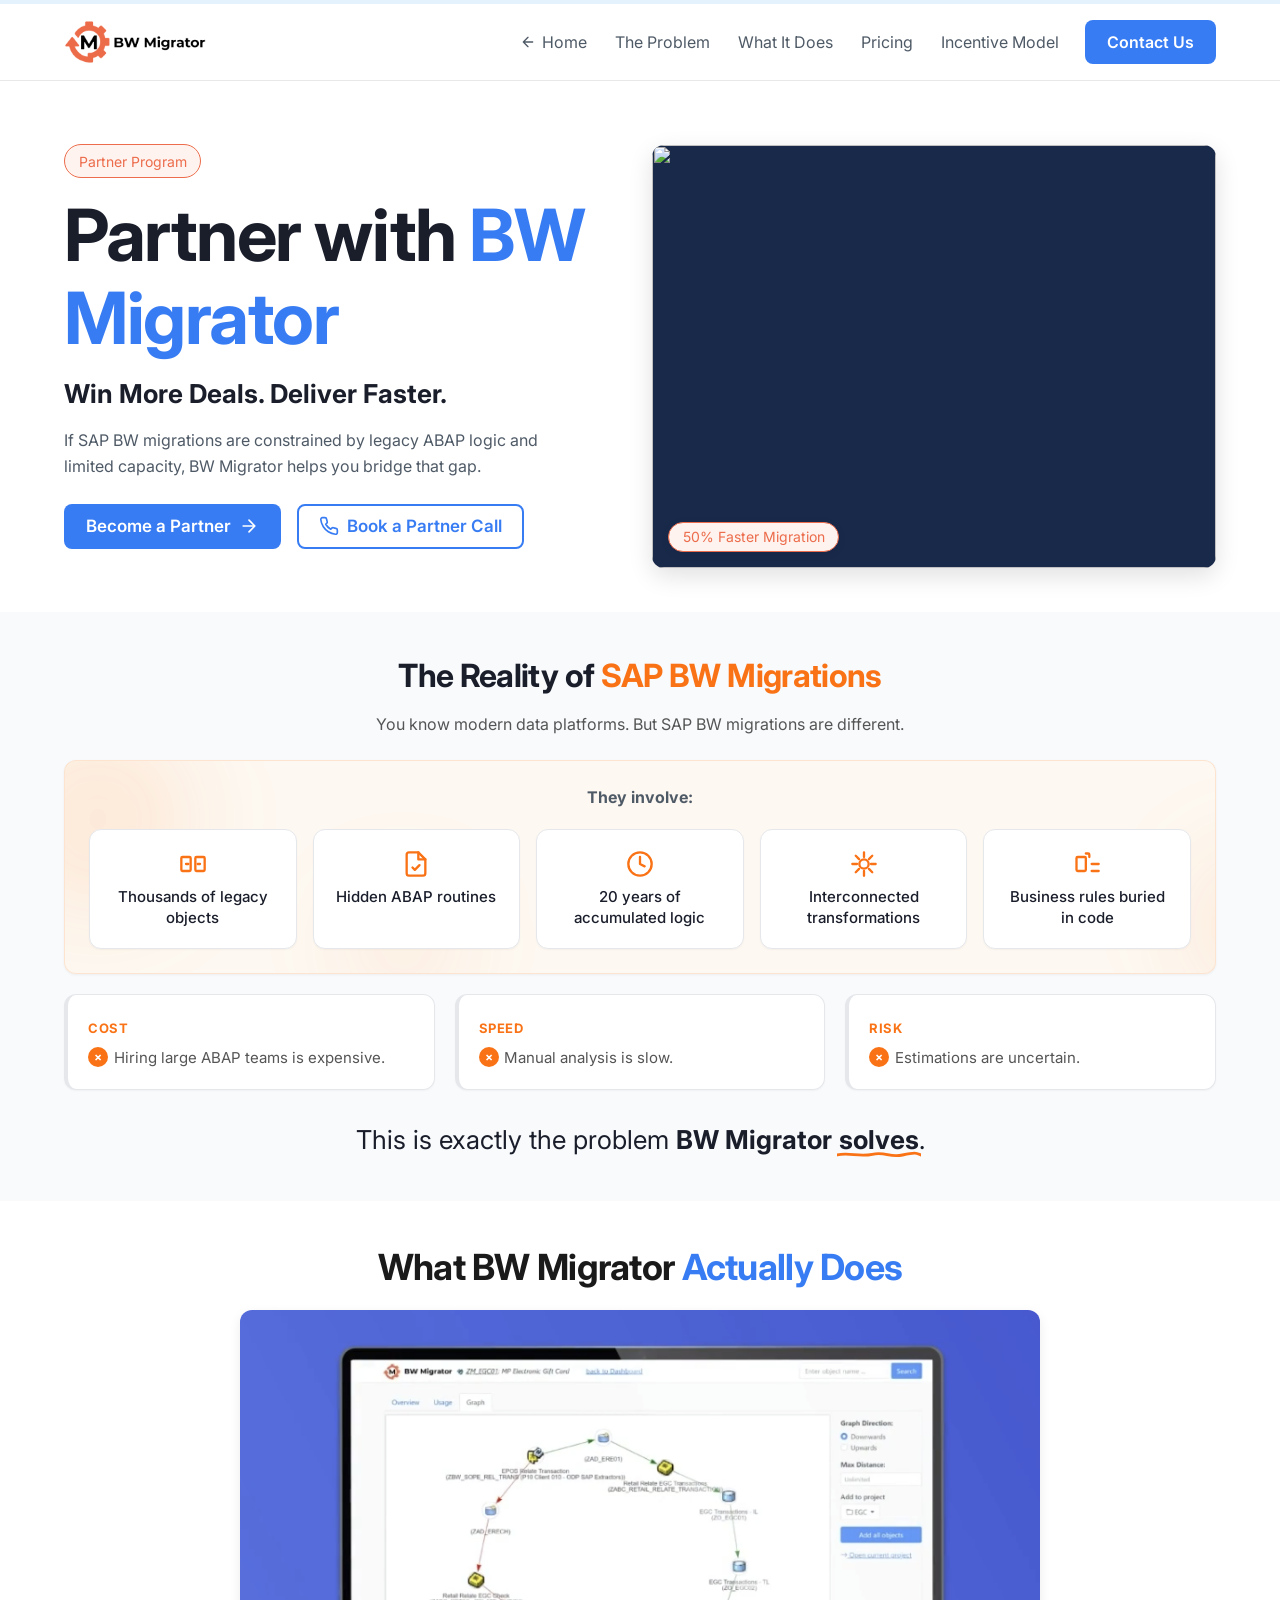
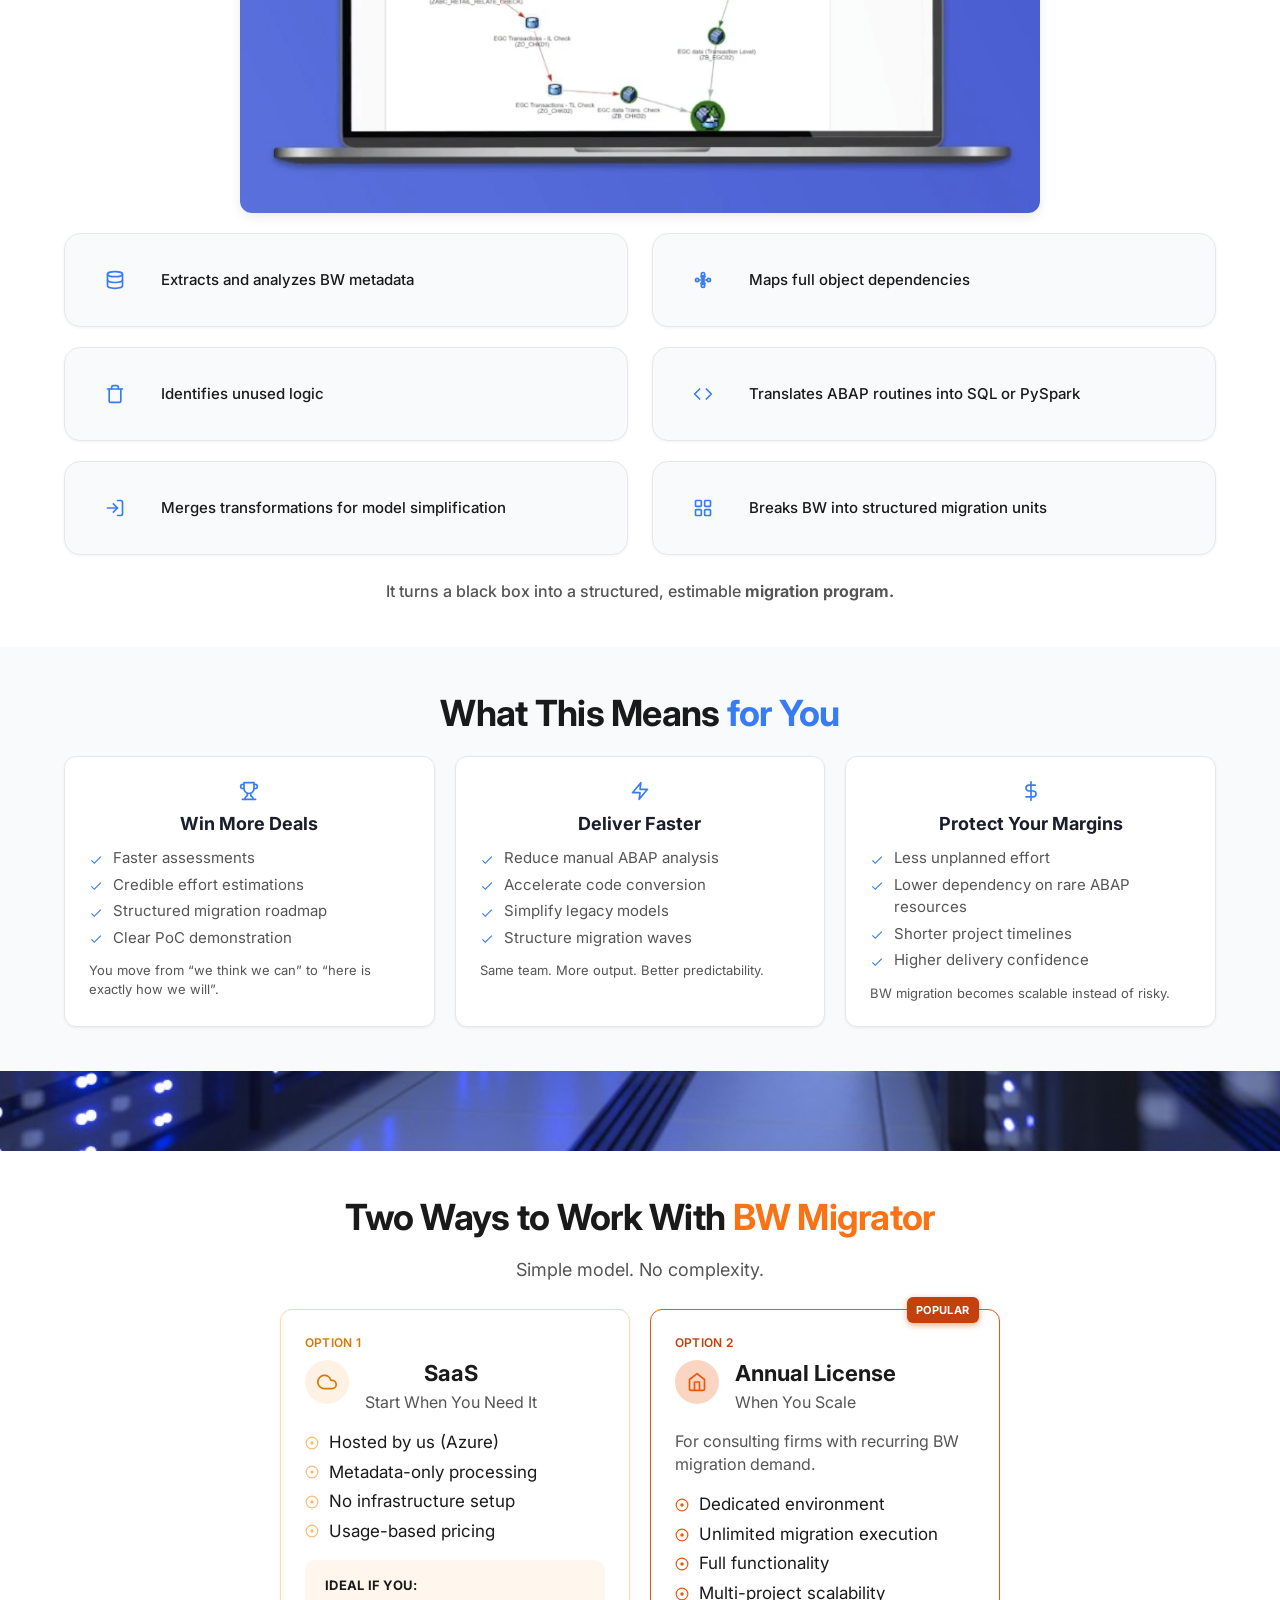
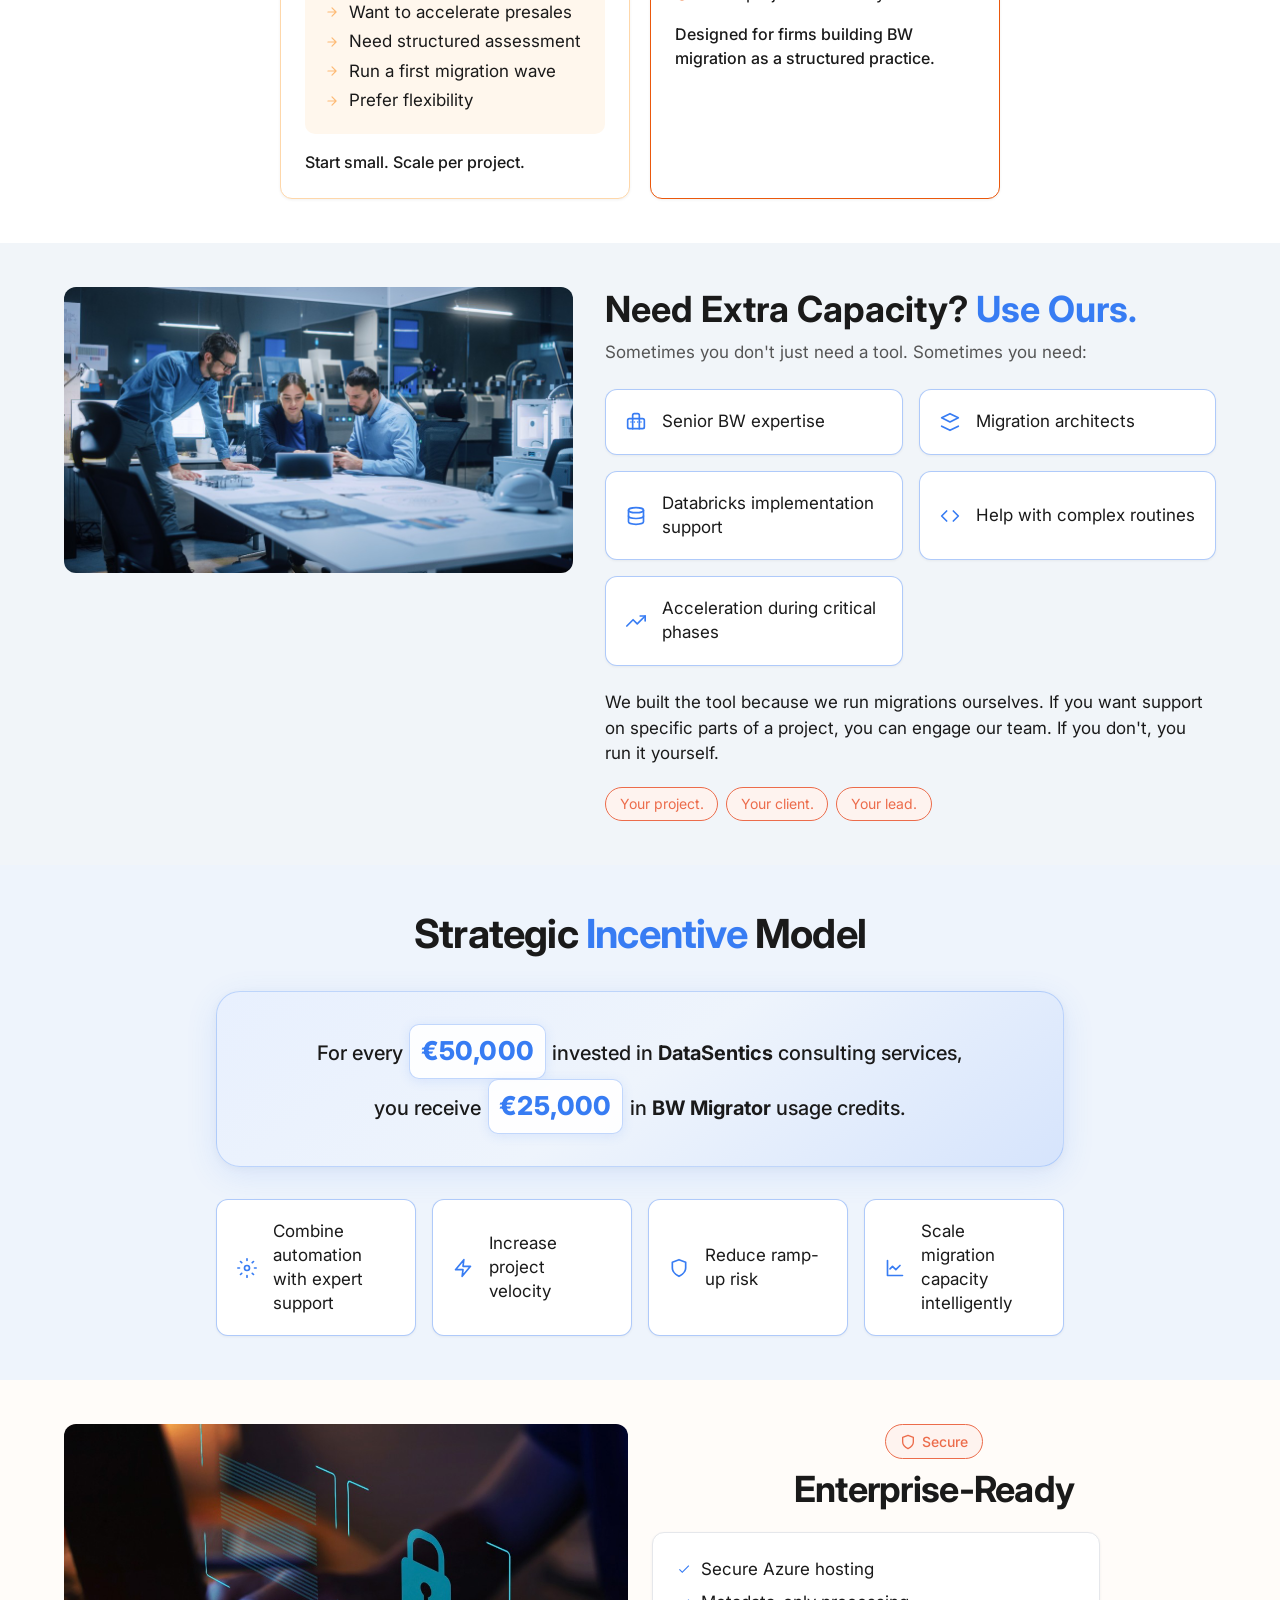
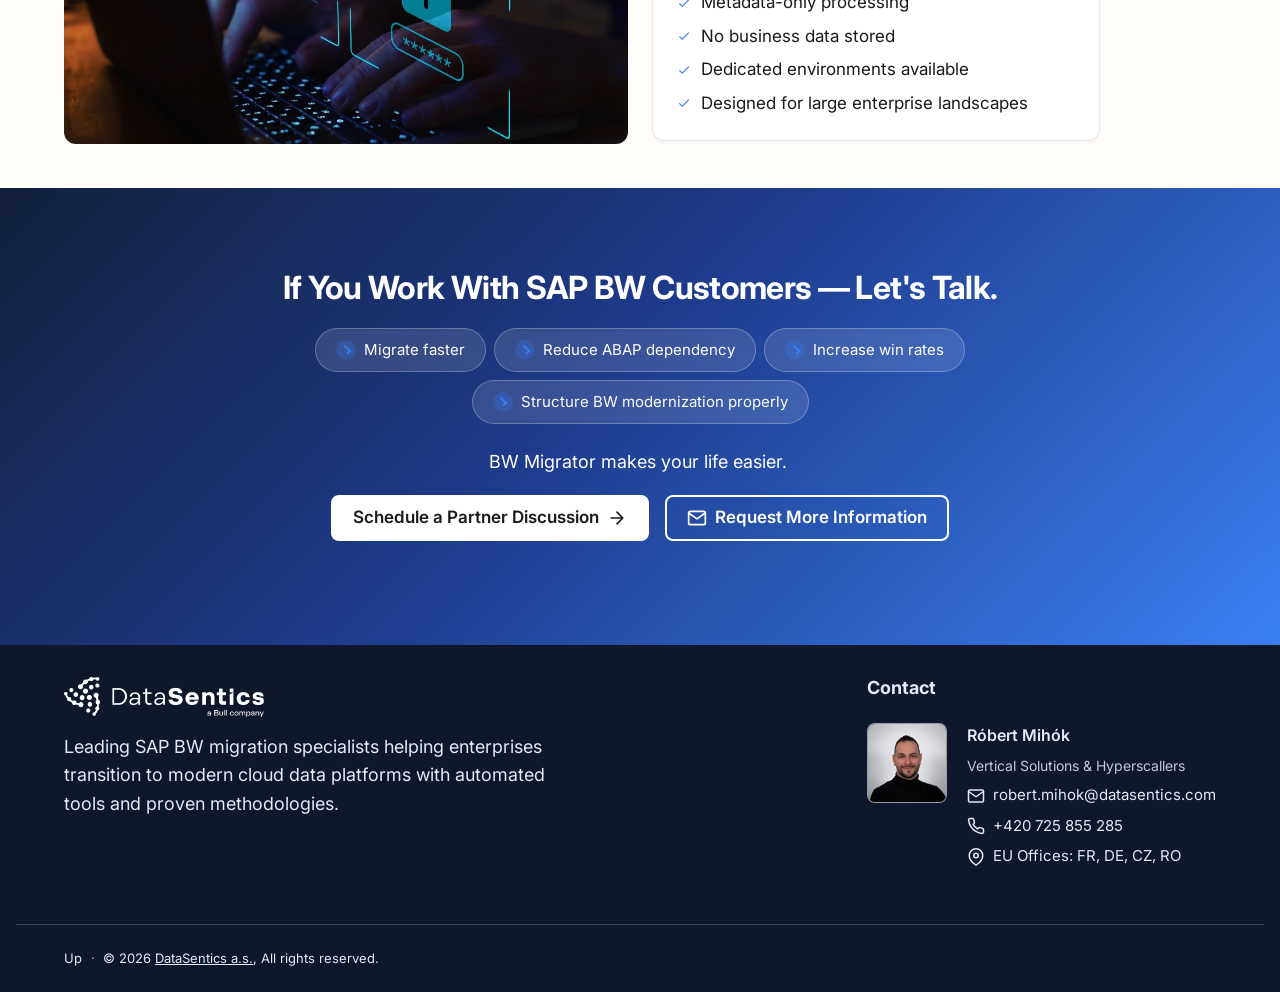
==== commit 791792d1: "Update: styles, script, index and add Robert Mihok images Made-with: Cursor" ====
--- a/index.html
+++ b/index.html
@@ -79,6 +79,14 @@
       </a>
       <div class="header-right">
         <nav class="nav" id="main-nav" aria-label="Main">
+          <div class="nav-header">
+            <div class="nav-logo">
+              <img src="images/logo.png" alt="BW Migrator" class="nav-logo-img" width="120" height="120" />
+            </div>
+            <button type="button" class="nav-close-btn" aria-label="Zavřít menu">
+              <svg width="24" height="24" viewBox="0 0 24 24" fill="none" stroke="currentColor" stroke-width="2" stroke-linecap="round" stroke-linejoin="round" aria-hidden="true"><line x1="18" y1="6" x2="6" y2="18"/><line x1="6" y1="6" x2="18" y2="18"/></svg>
+            </button>
+          </div>
           <a href="https://migrate-bw.com/" class="nav-link--back" target="_blank" rel="noopener noreferrer">
             <span class="nav-link-icon nav-link-icon--left" aria-hidden="true">
               <svg width="16" height="16" viewBox="0 0 24 24" fill="none" stroke="currentColor" stroke-width="2" stroke-linecap="round" stroke-linejoin="round"><path d="M19 12H5M12 19l-7-7 7-7"/></svg>
@@ -514,12 +522,6 @@
           </span>
         </div>
         <p class="contact-statement">BW Migrator makes your life easier.</p>
-        <div class="contact-contact-block">
-          <p class="contact-contact-name">Róbert Mihók</p>
-          <p class="contact-contact-role">Vertical Solutions &amp; Hyperscallers</p>
-          <a href="mailto:robert.mihok@datasentics.com?subject=Partner%20inquiry%20-%20BW%20Migrator" class="contact-contact-item">robert.mihok@datasentics.com</a>
-          <a href="tel:+420725855285" class="contact-contact-item">+420 725 855 285</a>
-        </div>
         <div class="contact-ctas">
           <a href="mailto:robert.mihok@datasentics.com?subject=Partner%20inquiry%20-%20BW%20Migrator" class="btn btn-contact btn-contact--primary">Schedule a Partner Discussion<span class="btn-icon" aria-hidden="true"><svg width="20" height="20" viewBox="0 0 24 24" fill="none" stroke="currentColor" stroke-width="2" stroke-linecap="round" stroke-linejoin="round"><path d="M5 12h14M12 5l7 7-7 7"/></svg></span></a>
           <a href="mailto:robert.mihok@datasentics.com?subject=Partner%20inquiry%20-%20BW%20Migrator" class="btn btn-contact btn-contact--secondary"><span class="btn-icon btn-icon--left" aria-hidden="true"><svg width="20" height="20" viewBox="0 0 24 24" fill="none" stroke="currentColor" stroke-width="2" stroke-linecap="round" stroke-linejoin="round"><path d="M4 4h16c1.1 0 2 .9 2 2v12c0 1.1-.9 2-2 2H4c-1.1 0-2-.9-2-2V6c0-1.1.9-2 2-2z"/><polyline points="22,6 12,13 2,6"/></svg></span>Request More Information</a>
@@ -556,6 +558,12 @@
                 </span>
                 +420 725 855 285
               </a>
+              <span class="footer-contact-item">
+                <span class="footer-contact-icon" aria-hidden="true">
+                  <svg width="18" height="18" viewBox="0 0 24 24" fill="none" stroke="currentColor" stroke-width="2" stroke-linecap="round" stroke-linejoin="round"><path d="M21 10c0 7-9 13-9 13s-9-6-9-13a9 9 0 0 1 18 0z"/><circle cx="12" cy="10" r="3"/></svg>
+                </span>
+                EU Offices: FR, DE, CZ, RO
+              </span>
             </div>
           </div>
         </div>
--- a/css/styles.css
+++ b/css/styles.css
@@ -311,7 +311,8 @@
   flex-basis: auto;
   order: unset;
   margin: 0;
-  padding: 5.5rem var(--space-lg) var(--space-xl);
+  padding: 0 var(--space-lg) var(--space-xl);
+  padding-top: 0;
   border-top: none;
   gap: var(--space-md);
   background: var(--color-bg);
@@ -433,7 +434,7 @@
   border-color: var(--color-box-accent-hover);
 }
 
-/* Nav CTA: visible on mobile when menu open (full-width blue button) */
+/* Nav CTA: visible on mobile when menu open — Material Design filled button */
 .nav-ctas {
   display: flex;
   flex-direction: column;
@@ -447,8 +448,104 @@
   justify-content: center;
 }
 
-/* Hamburger: 44px touch target */
+.nav-ctas .btn-primary,
+.nav.is-open .nav-ctas .btn-primary {
+  background: var(--color-primary);
+  color: #fff !important;
+  border: none;
+  border-radius: 4px;
+  font-weight: 500;
+  box-shadow: 0 2px 4px rgba(0, 0, 0, 0.2), 0 1px 3px rgba(0, 0, 0, 0.12);
+  transition: background 0.2s ease, color 0.2s ease, box-shadow 0.2s ease;
+}
+
+.nav-ctas .btn-primary:hover,
+.nav.is-open .nav-ctas .btn-primary:hover {
+  background: var(--color-primary-hover);
+  color: #fff !important;
+  box-shadow: 0 4px 8px rgba(0, 0, 0, 0.22), 0 2px 4px rgba(0, 0, 0, 0.14);
+}
+
+.nav-ctas .btn-primary .btn-icon,
+.nav-ctas .btn-primary:hover .btn-icon {
+  color: #fff;
+}
+
+/* Logo + close icon on same row (mobile menu) */
+.nav-header {
+  display: none;
+  flex-shrink: 0;
+  align-items: center;
+  justify-content: space-between;
+  min-height: 4.5rem;
+  padding: var(--space-md) 0 var(--space-md);
+  border-bottom: 1px solid var(--color-border);
+  margin-bottom: var(--space-sm);
+}
+
+.nav.is-open .nav-header {
+  display: flex;
+}
+
+.nav-close-btn {
+  display: inline-flex;
+  align-items: center;
+  justify-content: center;
+  width: var(--touch-min);
+  height: var(--touch-min);
+  min-width: var(--touch-min);
+  min-height: var(--touch-min);
+  padding: 0;
+  border: 0;
+  background: transparent;
+  color: var(--color-text);
+  cursor: pointer;
+  border-radius: 50%;
+  transition: background 0.2s ease, color 0.2s ease;
+}
+
+.nav-close-btn:hover {
+  background: rgba(0, 0, 0, 0.06);
+  color: var(--color-text);
+}
+
+.nav-close-btn:focus-visible {
+  outline: 2px solid var(--color-focus);
+  outline-offset: 2px;
+}
+
+.nav-close-btn svg {
+  display: block;
+  width: 1.5rem;
+  height: 1.5rem;
+}
+
+/* Logo at top of mobile nav */
+.nav-logo {
+  display: flex;
+  align-items: center;
+  padding-bottom: 0;
+  margin-bottom: 0;
+}
+
+.nav.is-open .nav-logo {
+  display: flex;
+  align-items: center;
+  justify-content: flex-start;
+}
+
+.nav-logo-img {
+  display: block;
+  height: 3rem;
+  width: auto;
+  max-width: 140px;
+  object-fit: contain;
+}
+
+/* Hamburger: 44px touch target, above nav overlay when menu open; hidden when menu open (close is in nav) */
 .menu-toggle {
+  position: relative;
+  z-index: 110;
   min-width: var(--touch-min);
   min-height: var(--touch-min);
   padding: var(--space-md);
@@ -461,6 +558,11 @@
   gap: 5px;
 }
 
+.nav.is-open ~ .menu-toggle,
+.site-header:has(.nav.is-open) .menu-toggle {
+  display: none;
+}
+
 .menu-toggle span {
   display: block;
   width: 1.25rem;
@@ -882,10 +984,13 @@
   text-align: center;
 }
 
-@media (min-width: 768px) {
-  .enterprise-content .section-title.enterprise-title {
-    text-align: left;
-  }
+.enterprise-content {
+  text-align: center;
+}
+
+.enterprise-tag {
+  margin-left: auto;
+  margin-right: auto;
 }
 
 .enterprise-visual-placeholder,
@@ -2040,6 +2145,13 @@
   font-weight: 600;
   color: var(--color-text-on-dark);
   margin: 0;
+}
+
+.contact-contact-role {
+  font-size: 0.9375rem;
+  font-weight: 400;
+  color: var(--color-text-on-dark-85);
+  margin: 0 0 0.5rem;
 }
 
 .contact-contact-item {
@@ -2711,6 +2823,14 @@
   font-weight: 600;
   color: var(--color-footer-text);
   margin: 0 0 0.125rem;
+}
+
+.footer-contact-role {
+  font-size: 0.875rem;
+  font-weight: 400;
+  color: var(--color-footer-text);
+  opacity: 0.85;
+  margin: 0 0 0.5rem;
 }
 
 .footer-contact-details {
@@ -3150,6 +3270,83 @@
   }
 }
 
+/* ========== Material Design: tlačítka na mobilu a tabletu ========== */
+@media (max-width: 1023px) {
+  .btn {
+    border-radius: 4px;
+  }
+
+  .btn-primary:not(.btn--orange) {
+    border: none;
+    color: #fff;
+    font-weight: 500;
+    box-shadow: 0 2px 4px rgba(0, 0, 0, 0.2), 0 1px 3px rgba(0, 0, 0, 0.12);
+    transition: background 0.2s ease, color 0.2s ease, box-shadow 0.2s ease;
+  }
+
+  .btn-primary:hover:not(.btn--orange) {
+    color: #fff;
+    box-shadow: 0 4px 8px rgba(0, 0, 0, 0.22), 0 2px 4px rgba(0, 0, 0, 0.14);
+  }
+
+  .btn-primary .btn-icon,
+  .btn-primary:hover .btn-icon {
+    color: inherit;
+  }
+
+  .btn-secondary {
+    border-radius: 4px;
+    border-width: 2px;
+  }
+
+  /* Contact sekce: bílé primární tlačítko — jen elevation */
+  .section--contact .btn-primary {
+    color: var(--color-contact-bg);
+    box-shadow: 0 2px 4px rgba(0, 0, 0, 0.2), 0 1px 3px rgba(0, 0, 0, 0.12);
+  }
+
+  .section--contact .btn-primary:hover {
+    color: var(--color-contact-bg);
+    box-shadow: 0 4px 8px rgba(0, 0, 0, 0.22), 0 2px 4px rgba(0, 0, 0, 0.14);
+  }
+
+  .section--contact .btn-secondary {
+    border-radius: 4px;
+  }
+
+  /* Contact CTA tlačítka (Schedule a Partner Discussion, Request More Information) */
+  .btn-contact {
+    border-radius: 4px;
+  }
+
+  .btn-contact--primary {
+    box-shadow: 0 2px 4px rgba(0, 0, 0, 0.2), 0 1px 3px rgba(0, 0, 0, 0.12);
+    transition: background 0.2s ease, color 0.2s ease, box-shadow 0.2s ease;
+  }
+
+  .btn-contact--primary:hover {
+    box-shadow: 0 4px 8px rgba(0, 0, 0, 0.22), 0 2px 4px rgba(0, 0, 0, 0.14);
+  }
+
+  .btn-contact--secondary {
+    border-radius: 4px;
+  }
+
+  /* Hero CTA — modré primární tlačítko */
+  .hero-ctas .btn-primary {
+    box-shadow: 0 2px 4px rgba(0, 0, 0, 0.2), 0 1px 3px rgba(0, 0, 0, 0.12);
+  }
+
+  .hero-ctas .btn-primary:hover {
+    color: #fff;
+    box-shadow: 0 4px 8px rgba(0, 0, 0, 0.22), 0 2px 4px rgba(0, 0, 0, 0.14);
+  }
+
+  .hero-ctas .btn-secondary {
+    border-radius: 4px;
+  }
+}
+
 /* ========== Tablet: 600px ========== */
 @media (min-width: 600px) {
   .container {
@@ -3400,6 +3597,14 @@
     background: transparent;
   }
 
+  .nav-logo {
+    display: none;
+  }
+
+  .nav-header {
+    display: none !important;
+  }
+
   .nav a {
     padding: var(--space-sm) 0.625rem;
     min-height: var(--touch-min);
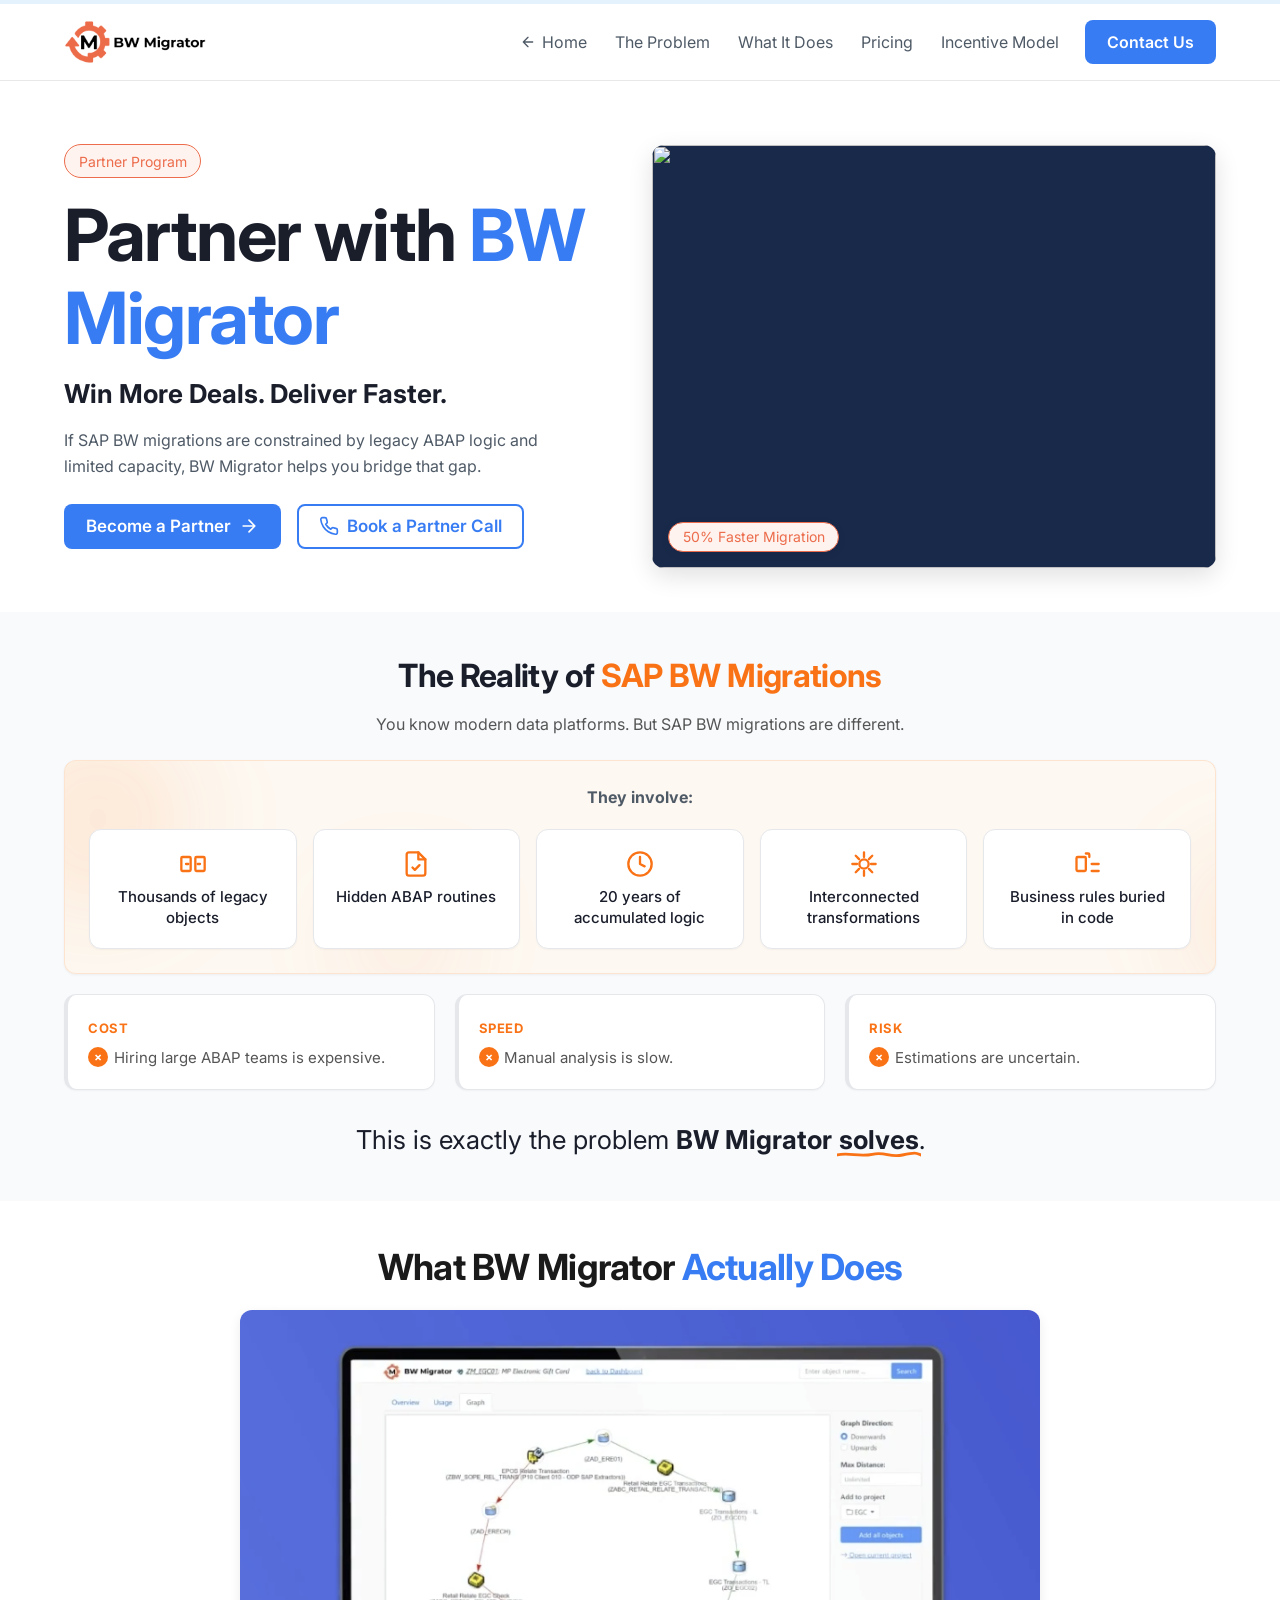
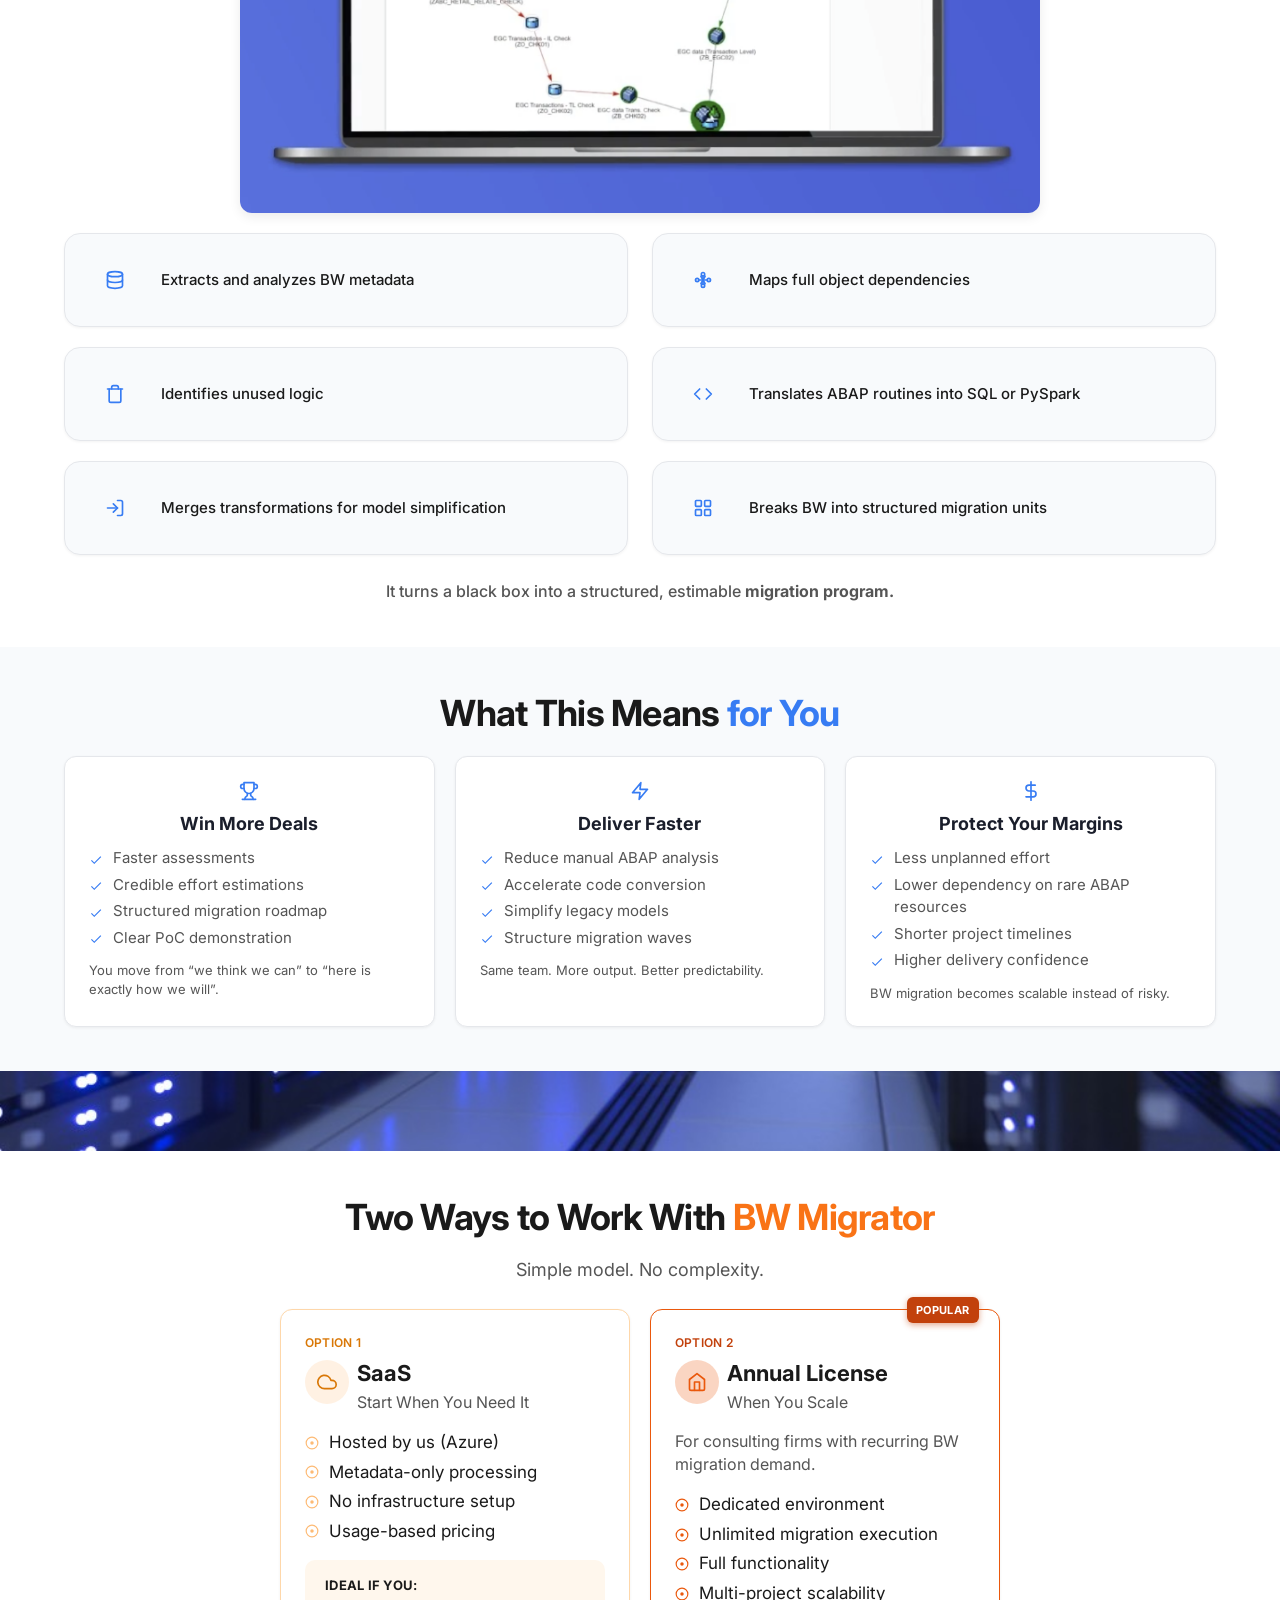
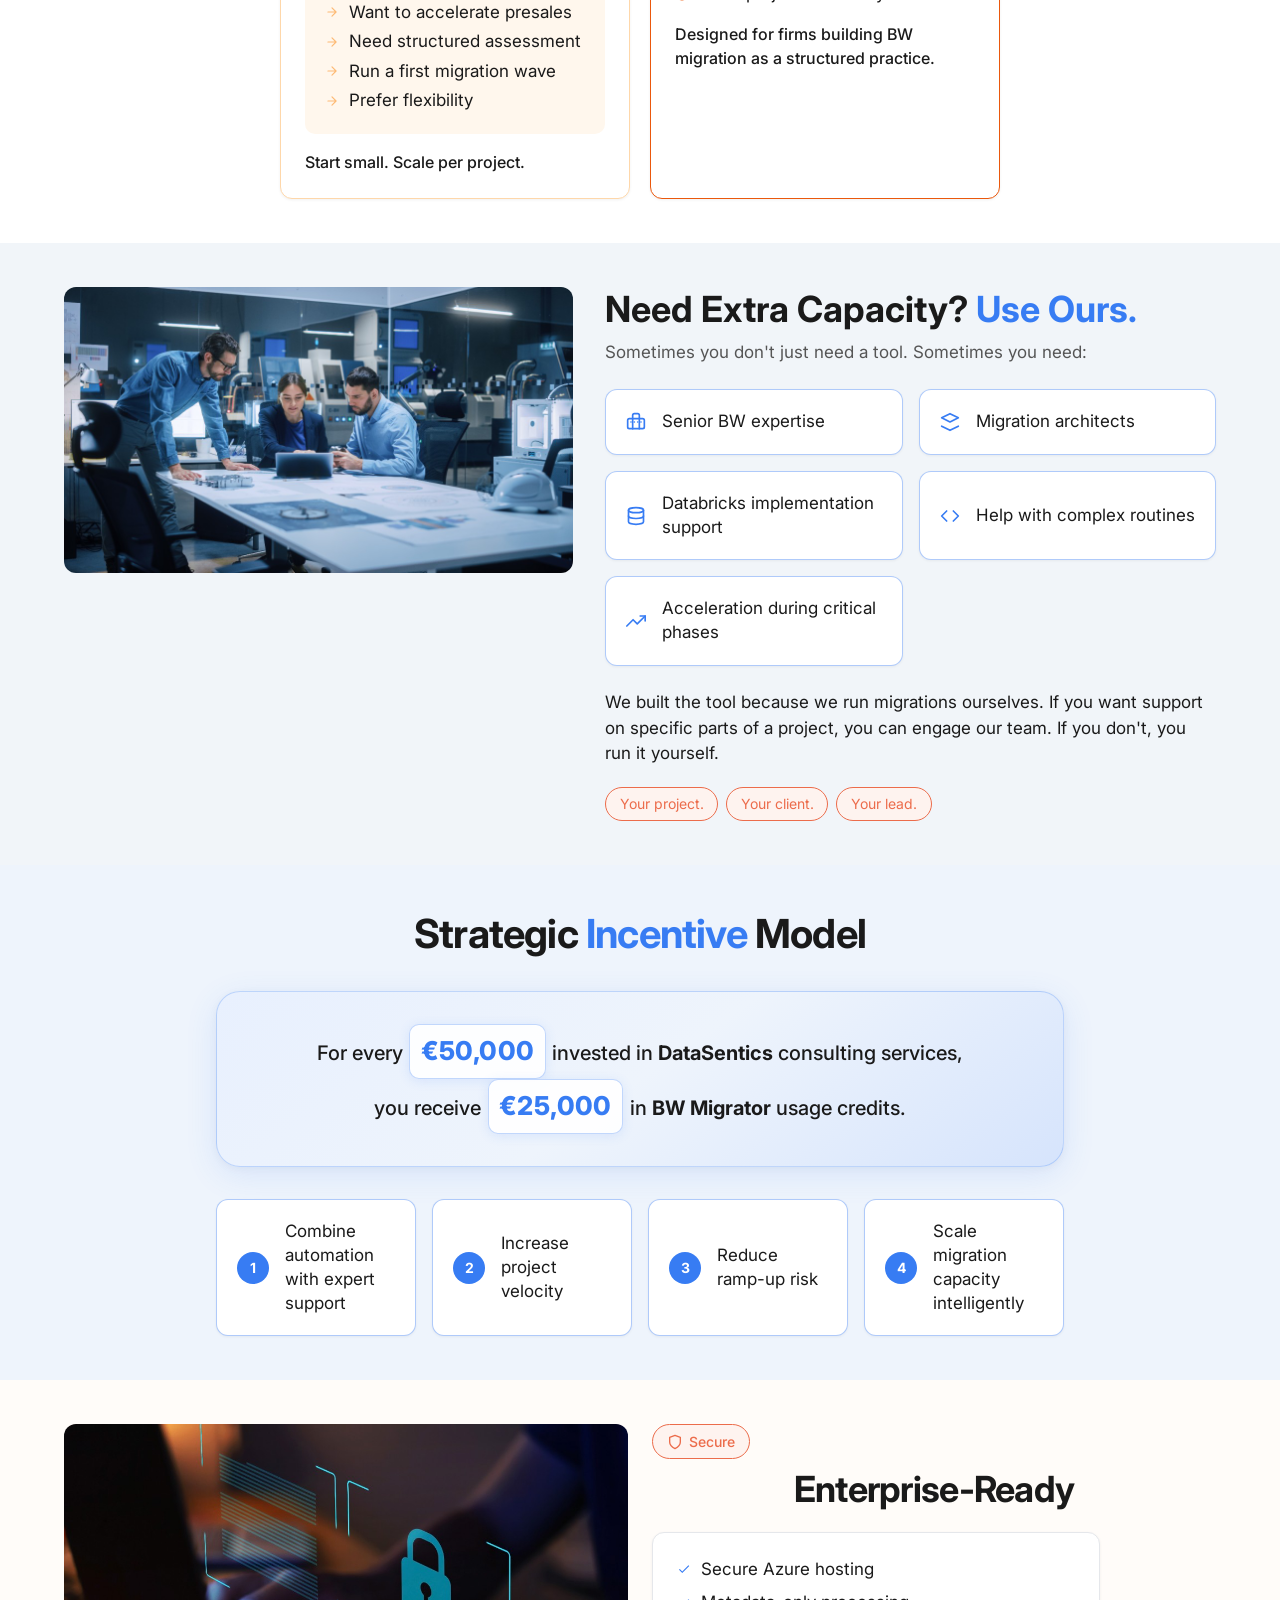
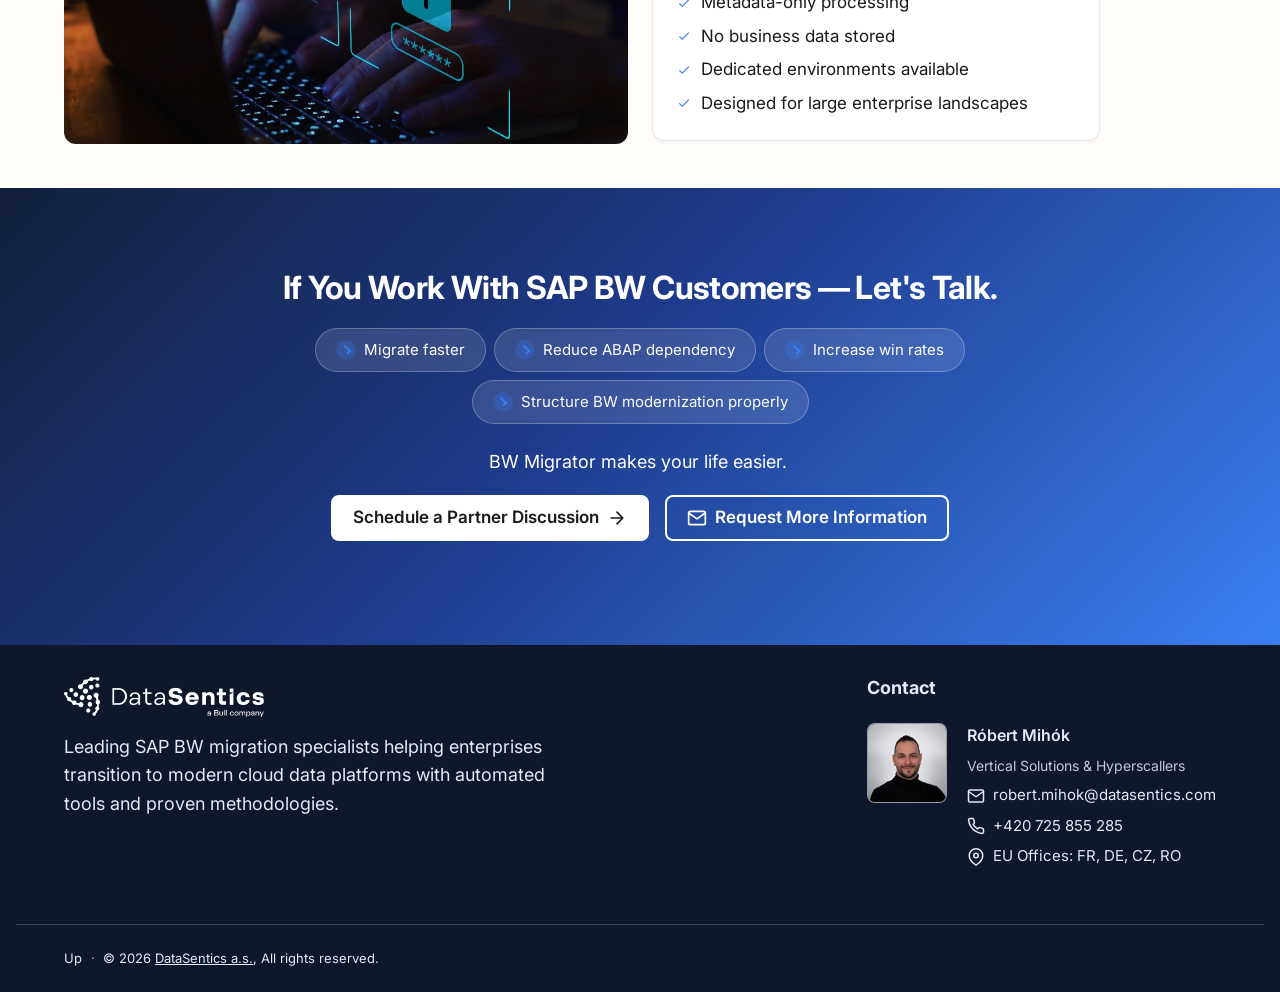
==== commit 132698e7: "Update styles and index Made-with: Cursor" ====
--- a/index.html
+++ b/index.html
@@ -445,27 +445,19 @@
         </div>
         <div class="incentive-boxes">
           <article class="incentive-box">
-            <span class="incentive-box-icon" aria-hidden="true">
-              <svg width="24" height="24" viewBox="0 0 24 24" fill="none" stroke="currentColor" stroke-width="2" stroke-linecap="round" stroke-linejoin="round"><circle cx="12" cy="12" r="3"/><path d="M12 1v2M12 21v2M4.22 4.22l1.42 1.42M18.36 18.36l1.42 1.42M1 12h2M21 12h2M4.22 19.78l1.42-1.42M18.36 5.64l1.42-1.42"/></svg>
-            </span>
+            <span class="incentive-box-num" aria-hidden="true">1</span>
             <p class="incentive-box-text">Combine automation with expert support</p>
           </article>
           <article class="incentive-box">
-            <span class="incentive-box-icon" aria-hidden="true">
-              <svg width="24" height="24" viewBox="0 0 24 24" fill="none" stroke="currentColor" stroke-width="2" stroke-linecap="round" stroke-linejoin="round"><path d="M13 2L3 14h9l-1 8 10-12h-9l1-8z"/></svg>
-            </span>
+            <span class="incentive-box-num" aria-hidden="true">2</span>
             <p class="incentive-box-text">Increase project velocity</p>
           </article>
           <article class="incentive-box">
-            <span class="incentive-box-icon" aria-hidden="true">
-              <svg width="24" height="24" viewBox="0 0 24 24" fill="none" stroke="currentColor" stroke-width="2" stroke-linecap="round" stroke-linejoin="round"><path d="M12 22s8-4 8-10V5l-8-3-8 3v7c0 6 8 10 8 10z"/></svg>
-            </span>
+            <span class="incentive-box-num" aria-hidden="true">3</span>
             <p class="incentive-box-text">Reduce ramp-up risk</p>
           </article>
           <article class="incentive-box">
-            <span class="incentive-box-icon" aria-hidden="true">
-              <svg width="24" height="24" viewBox="0 0 24 24" fill="none" stroke="currentColor" stroke-width="2" stroke-linecap="round" stroke-linejoin="round"><path d="M3 3v18h18"/><path d="M18 9l-5 5-4-4-3 3"/></svg>
-            </span>
+            <span class="incentive-box-num" aria-hidden="true">4</span>
             <p class="incentive-box-text">Scale migration capacity intelligently</p>
           </article>
         </div>
--- a/css/styles.css
+++ b/css/styles.css
@@ -946,6 +946,16 @@
   }
   .enterprise-section-inner .enterprise-content {
     order: 1;
+    text-align: left;
+  }
+  .enterprise-content .section-title.enterprise-title {
+    text-align: left;
+    margin-left: 0;
+    margin-right: 0;
+  }
+  .enterprise-content .enterprise-tag {
+    margin-left: 0;
+    margin-right: auto;
   }
 }
 @media (max-width: 767px) {
@@ -2013,7 +2023,7 @@
   outline-offset: 2px;
 }
 
-/* Icon */
+/* Icon or number (1–4) */
 .incentive-box-icon {
   display: flex;
   align-items: center;
@@ -2025,8 +2035,33 @@
   transition: transform 0.35s ease;
 }
 
+.incentive-box-num {
+  display: flex;
+  align-items: center;
+  justify-content: center;
+  width: 2.5rem;
+  height: 2.5rem;
+  min-width: 2.5rem;
+  min-height: 2.5rem;
+  margin: 0 auto var(--space-md);
+  background: var(--color-primary);
+  color: #fff;
+  font-size: 1.125rem;
+  font-weight: 700;
+  font-family: var(--font-sans);
+  line-height: 1;
+  border-radius: 50%;
+  flex-shrink: 0;
+  transition: transform 0.35s ease, background 0.25s ease;
+}
+
 .incentive-box:hover .incentive-box-icon {
   transform: scale(1.08);
+}
+
+.incentive-box:hover .incentive-box-num {
+  transform: scale(1.08);
+  background: var(--color-primary-hover);
 }
 
 .incentive-box-icon svg {
@@ -2221,10 +2256,9 @@
 .btn-contact--secondary:hover,
 a.btn.btn-contact--secondary:hover {
   background: transparent;
-  color: var(--color-primary);
-  border-color: var(--color-primary) !important;
+  color: #fff;
+  border-color: #fff !important;
   box-shadow: none;
-  transform: translateY(-2px);
 }
 
 .btn-contact--secondary:focus-visible {
@@ -2692,23 +2726,34 @@
 .way-card-header {
   display: flex;
   align-items: flex-start;
-  gap: var(--space-md);
+  gap: var(--space-sm);
   margin-bottom: var(--space-md);
+}
+
+.way-card-header > div {
+  padding: 0;
+  margin: 0;
+  text-align: left;
+  min-width: 0;
 }
 
 .way-card-title {
   margin: 0 0 0.15rem 0;
+  padding: 0;
   font-size: 1.375rem;
   font-weight: 700;
   color: var(--color-text);
   line-height: 1.25;
+  text-align: left;
 }
 
 .way-card-subtitle {
   margin: 0;
+  padding: 0;
   font-size: 1rem;
   color: var(--color-text-muted);
   font-weight: 400;
+  text-align: left;
 }
 
 .way-card-desc {
@@ -3088,10 +3133,29 @@
     color: var(--color-primary);
   }
 
-  .incentive-box-icon {
-    width: 1.25rem;
-    min-width: 1.25rem;
-    height: 1.25rem;
+  .incentive-box-icon,
+  .incentive-box-num {
+    width: 1.5rem;
+    min-width: 1.5rem;
+    height: 1.5rem;
+    min-height: 1.5rem;
+    border-radius: 50%;
+    background: var(--color-primary);
+    color: #fff;
+    font-size: 0.75rem;
+    font-weight: 700;
+    font-family: var(--font-sans);
+    flex-shrink: 0;
+    box-sizing: border-box;
+  }
+
+  .incentive-box-num {
+    margin: 0;
+    display: flex;
+    align-items: center;
+    justify-content: center;
+    line-height: 1;
+    padding: 0;
   }
 
   .feature-card-icon {
@@ -3431,11 +3495,27 @@
     border-color: var(--color-primary);
   }
 
-  .incentive-box-icon {
+  .incentive-box-icon,
+  .incentive-box-num {
     width: auto;
     height: auto;
+    min-width: 2rem;
+    min-height: 2rem;
     margin: 0;
     flex-shrink: 0;
+    font-size: 0.875rem;
+  }
+
+  .incentive-box-num {
+    width: 2rem;
+    height: 2rem;
+    border-radius: 50%;
+    background: var(--color-primary);
+    color: #fff;
+    display: flex;
+    align-items: center;
+    justify-content: center;
+    font-weight: 700;
   }
 
   .incentive-box-icon svg {
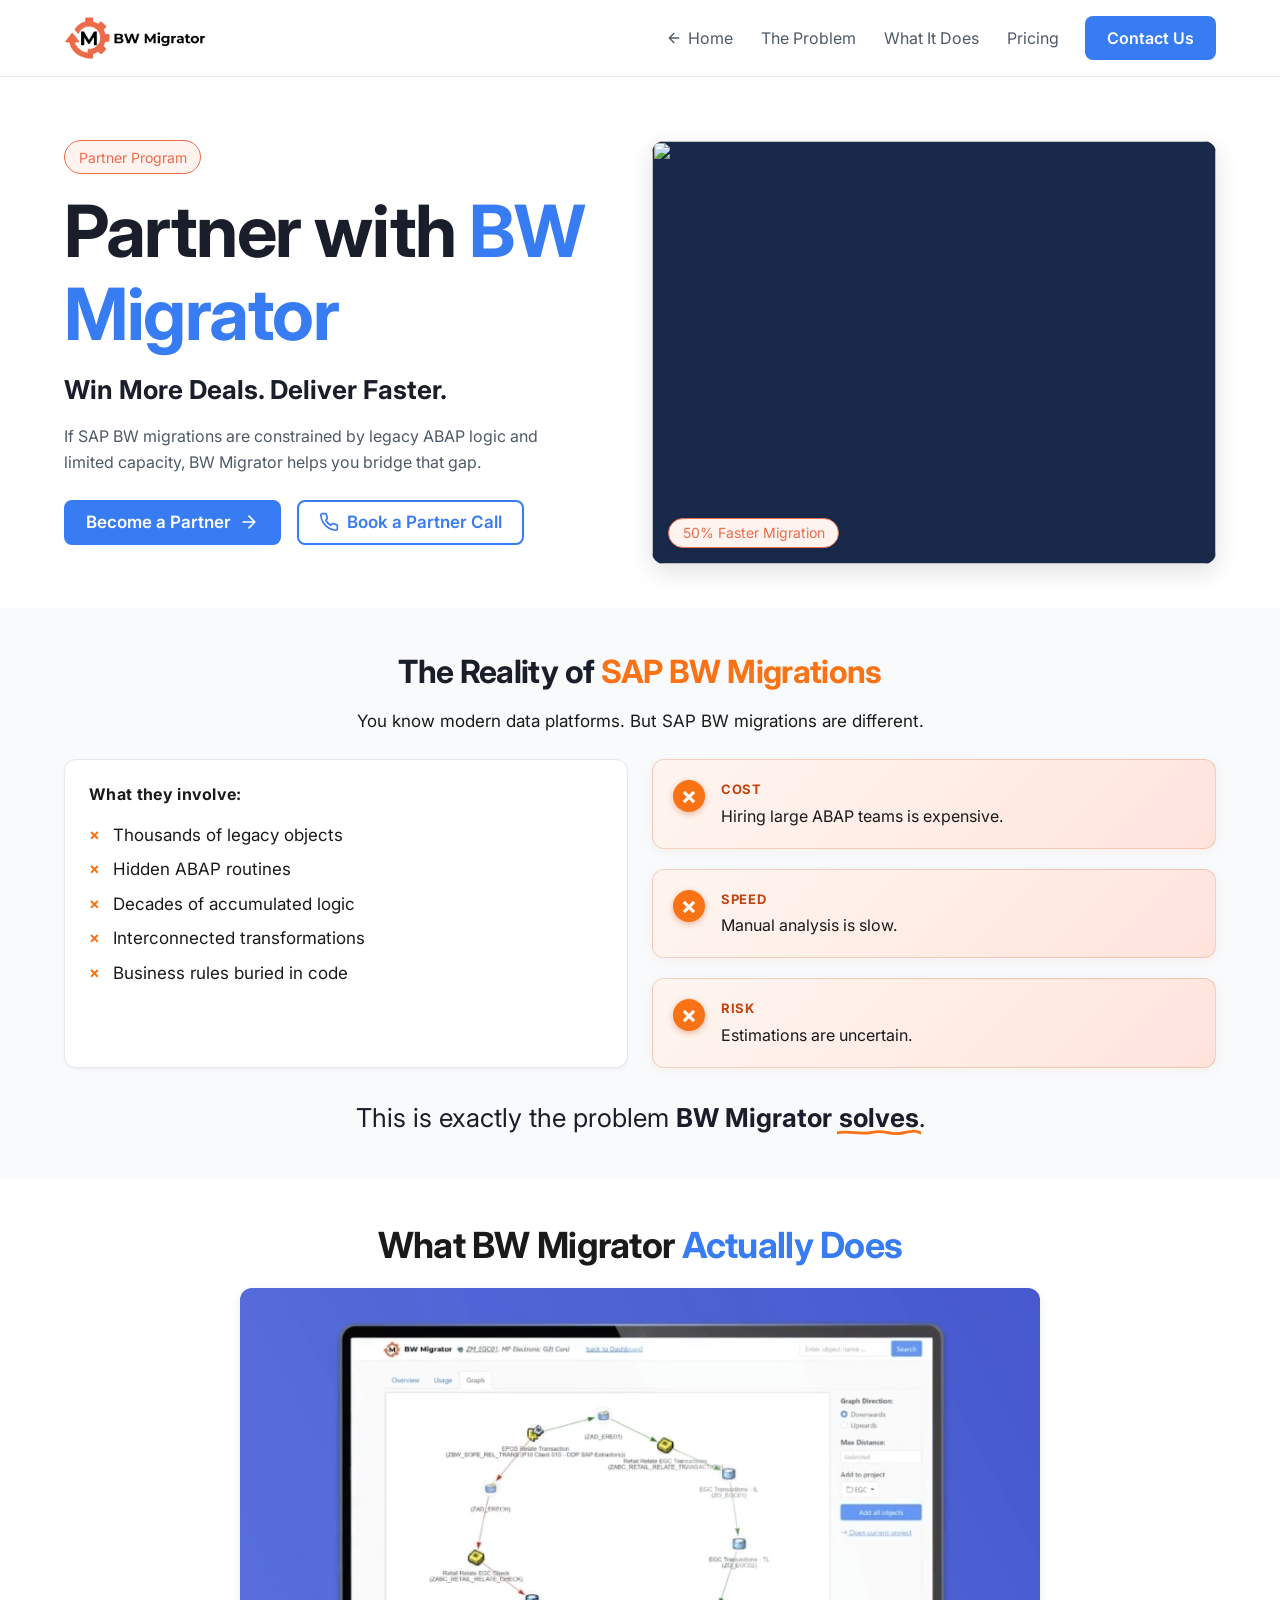
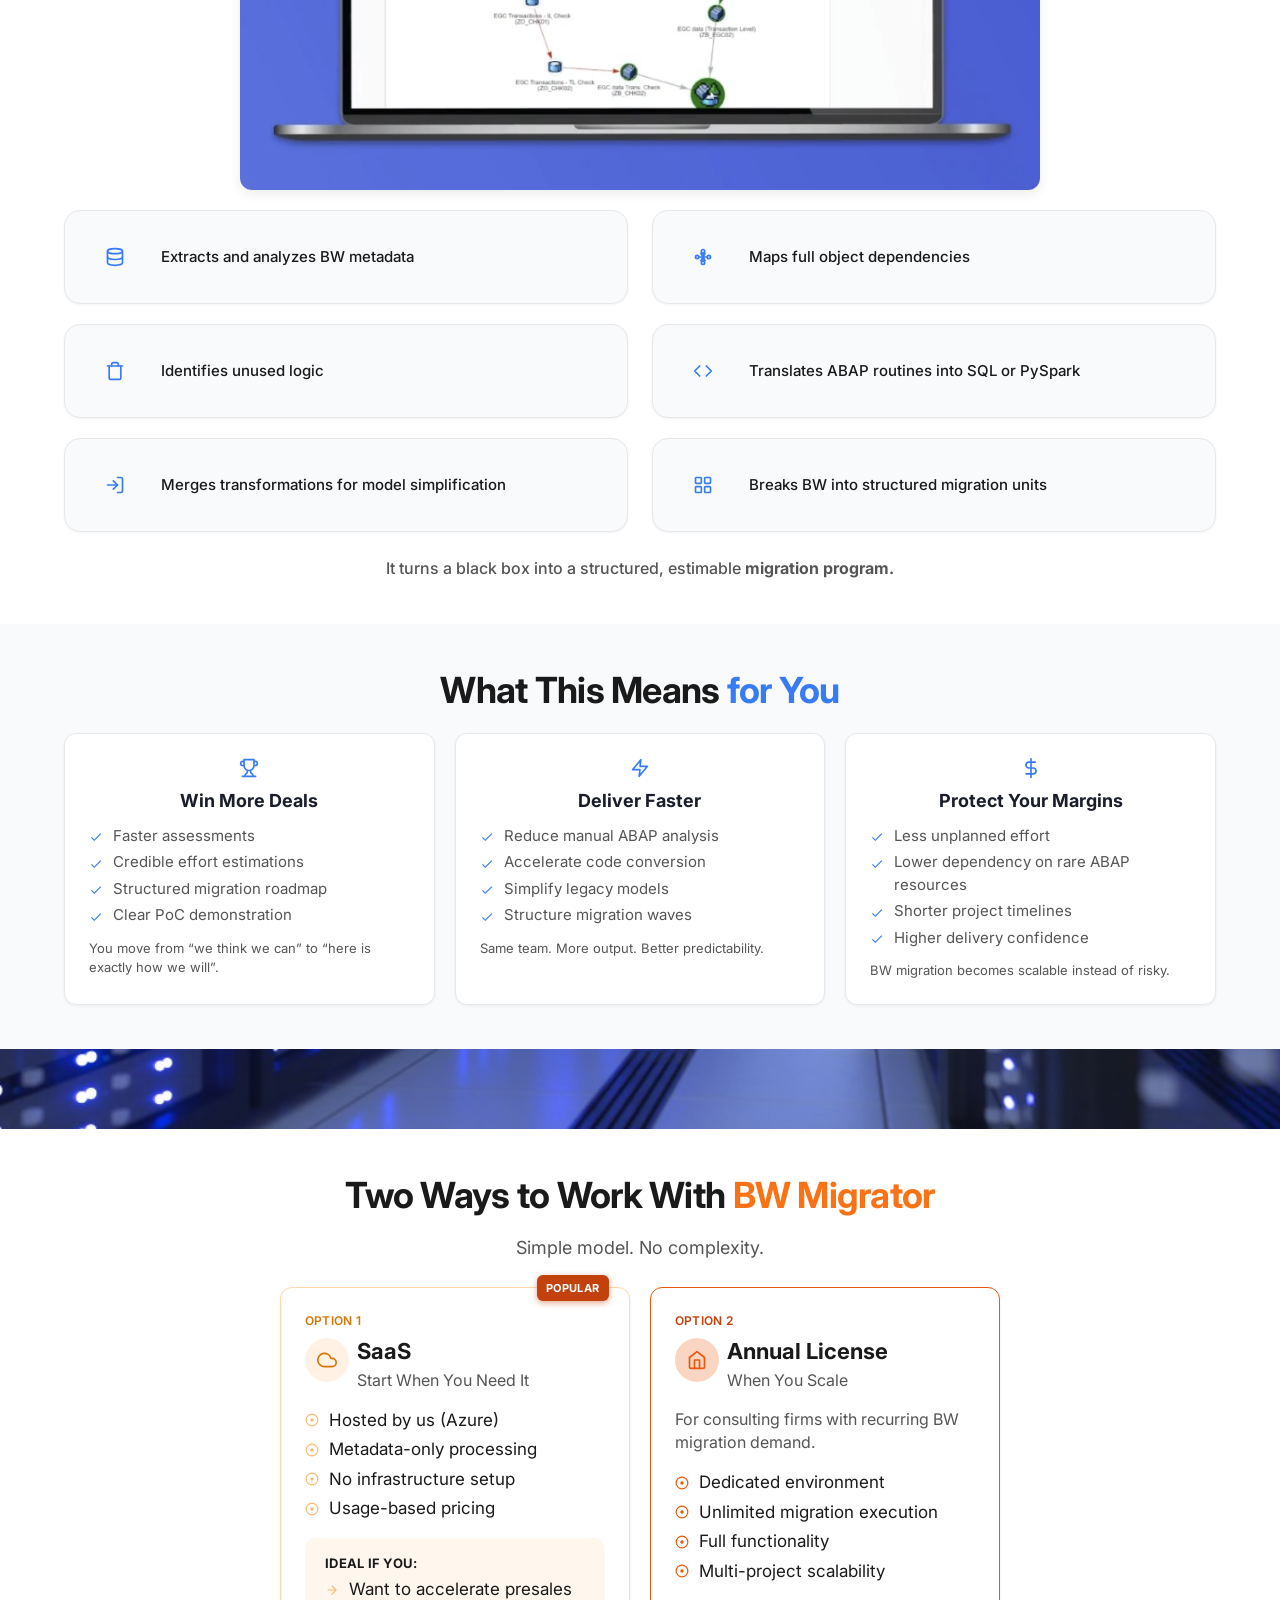
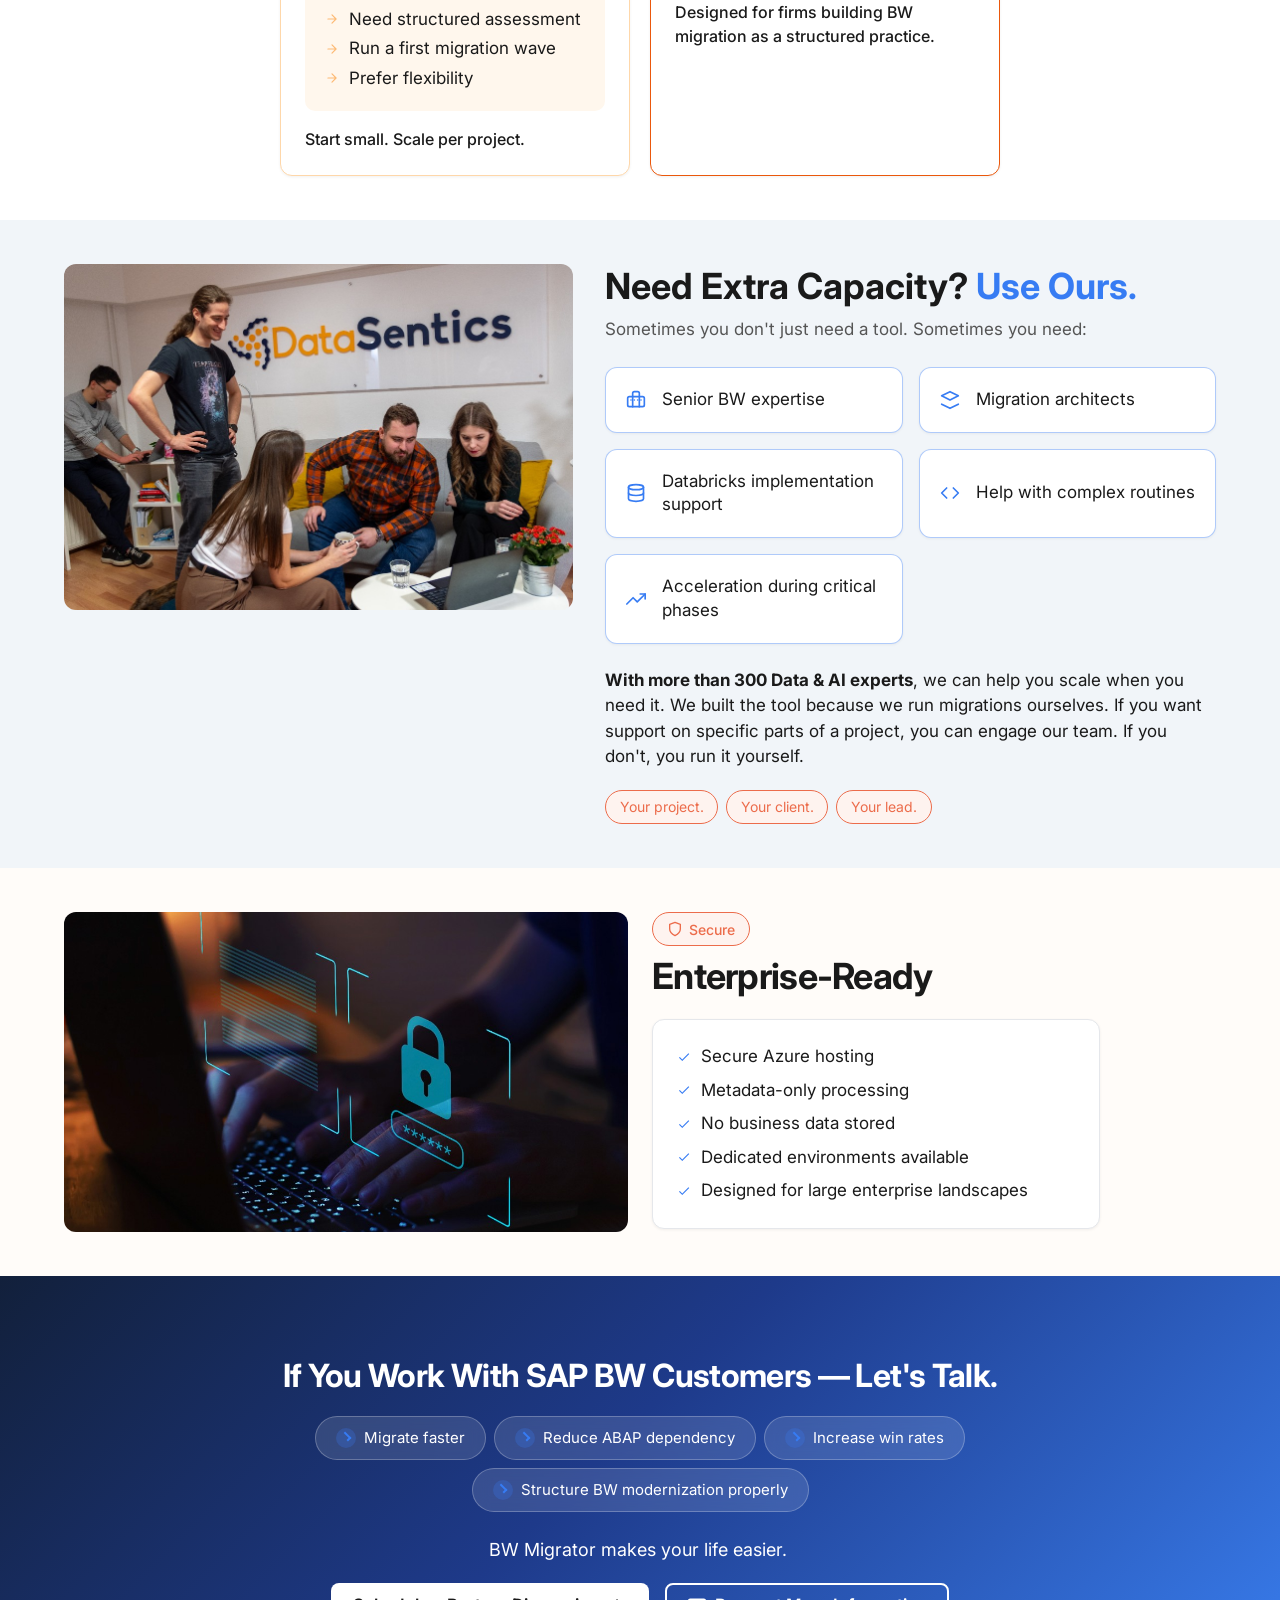
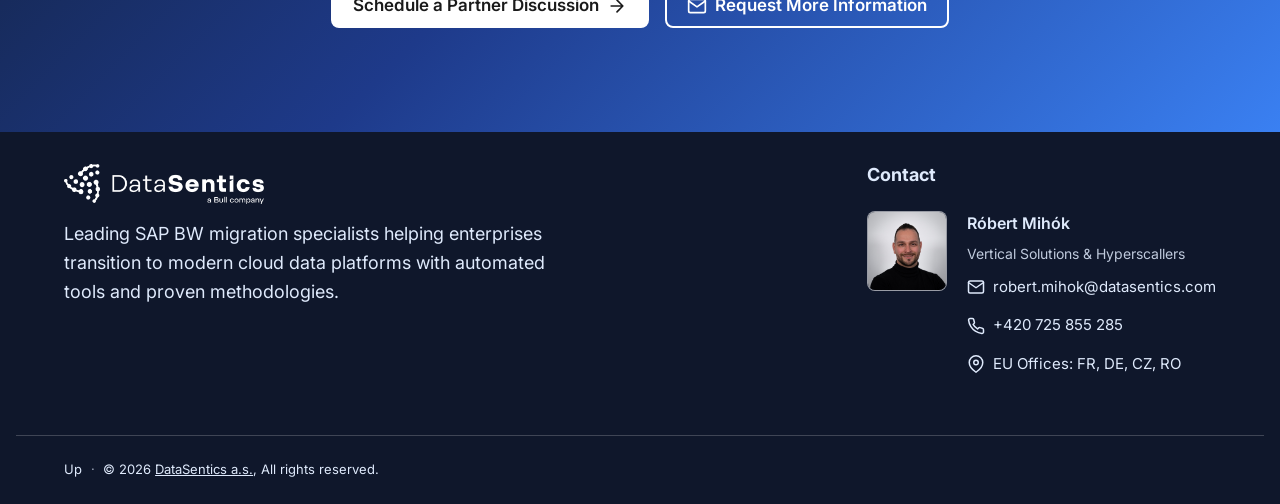
==== commit b1133483: "update Made-with: Cursor" ====
--- a/index.html
+++ b/index.html
@@ -72,7 +72,6 @@
 </head>
 <body>
   <header class="site-header">
-    <div class="header-top-bar" aria-hidden="true"></div>
     <div class="header-inner">
       <a href="#" class="logo" aria-label="BW Migrator – Partner program (current page)">
         <img src="images/logo.png" alt="BW Migrator" class="logo-img" width="64" height="64" />
@@ -95,7 +94,6 @@
           <a href="#reality">The Problem</a>
           <a href="#what-it-does">What It Does</a>
           <a href="#ways-to-work">Pricing</a>
-          <a href="#incentive">Incentive Model</a>
           <div class="nav-ctas">
             <a href="#contact" class="btn btn-primary">Contact Us</a>
           </div>
@@ -153,63 +151,45 @@
     <!-- The Reality -->
     <section id="reality" class="section section--alt">
       <div class="container">
-        <h2 class="reality-title">The Reality of <span class="reality-title-highlight">SAP BW Migrations</span></h2>
-        <p class="reality-subtitle">You know modern data platforms. But SAP BW migrations are different.</p>
-
-        <div class="reality-involve">
-          <div class="reality-involve-bg" aria-hidden="true">
-            <span class="reality-involve-shape reality-involve-shape--1"></span>
-            <span class="reality-involve-shape reality-involve-shape--2"></span>
-            <span class="reality-involve-shape reality-involve-shape--3"></span>
-          </div>
-          <p class="reality-involve-heading">They involve:</p>
-          <div class="reality-cards">
-            <article class="reality-card">
-              <span class="reality-card-icon" aria-hidden="true">
-                <svg width="28" height="28" viewBox="0 0 24 24" fill="none" stroke="#F97316" stroke-width="2" stroke-linecap="round" stroke-linejoin="round"><rect x="2" y="6" width="8" height="12" rx="1"/><rect x="14" y="6" width="8" height="12" rx="1"/><path d="M6 12h2M16 12h2"/></svg>
-              </span>
-              <p class="reality-card-text">Thousands of legacy objects</p>
-            </article>
-            <article class="reality-card">
-              <span class="reality-card-icon" aria-hidden="true">
-                <svg width="28" height="28" viewBox="0 0 24 24" fill="none" stroke="#F97316" stroke-width="2" stroke-linecap="round" stroke-linejoin="round"><path d="M14 2H6a2 2 0 0 0-2 2v16a2 2 0 0 0 2 2h12a2 2 0 0 0 2-2V8z"/><path d="M14 2v6h6"/><path d="M9 15l2 2 4-4"/></svg>
-              </span>
-              <p class="reality-card-text">Hidden ABAP routines</p>
-            </article>
-            <article class="reality-card">
-              <span class="reality-card-icon" aria-hidden="true">
-                <svg width="28" height="28" viewBox="0 0 24 24" fill="none" stroke="#F97316" stroke-width="2" stroke-linecap="round" stroke-linejoin="round"><circle cx="12" cy="12" r="10"/><path d="M12 6v6l4 2"/></svg>
-              </span>
-              <p class="reality-card-text">20 years of accumulated logic</p>
-            </article>
-            <article class="reality-card">
-              <span class="reality-card-icon" aria-hidden="true">
-                <svg width="28" height="28" viewBox="0 0 24 24" fill="none" stroke="#F97316" stroke-width="2" stroke-linecap="round" stroke-linejoin="round"><path d="M12 2v4M12 18v4M4.93 4.93l2.83 2.83M16.24 16.24l2.83 2.83M2 12h4M18 12h4M4.93 19.07l2.83-2.83M16.24 7.76l2.83-2.83M19.07 4.93l-2.83 2.83M7.76 16.24l-2.83 2.83"/><path d="M12 8a4 4 0 1 1 0 8 4 4 0 0 1 0-8z"/></svg>
-              </span>
-              <p class="reality-card-text">Interconnected transformations</p>
-            </article>
-            <article class="reality-card">
-              <span class="reality-card-icon" aria-hidden="true">
-                <svg width="28" height="28" viewBox="0 0 24 24" fill="none" stroke="#F97316" stroke-width="2" stroke-linecap="round" stroke-linejoin="round"><path d="M16 18h6M16 12h6M10 6H4a1 1 0 0 0-1 1v10a1 1 0 0 0 1 1h6a1 1 0 0 0 1-1V7a1 1 0 0 0-1-1z"/><path d="M14 6V4a1 1 0 0 0-1-1h-2"/></svg>
-              </span>
-              <p class="reality-card-text">Business rules buried in code</p>
-            </article>
-          </div>
-        </div>
-
-        <div class="reality-row">
-          <article class="reality-box reality-box--problem">
-            <span class="reality-box-header">COST</span>
-            <p><span class="reality-box-problem-icon" aria-hidden="true">×</span> Hiring large ABAP teams is expensive.</p>
-          </article>
-          <article class="reality-box reality-box--problem">
-            <span class="reality-box-header">SPEED</span>
-            <p><span class="reality-box-problem-icon" aria-hidden="true">×</span> Manual analysis is slow.</p>
-          </article>
-          <article class="reality-box reality-box--problem">
-            <span class="reality-box-header">RISK</span>
-            <p><span class="reality-box-problem-icon" aria-hidden="true">×</span> Estimations are uncertain.</p>
-          </article>
+        <h2 class="section-title reality-title">The Reality of <span class="reality-title-highlight">SAP BW Migrations</span></h2>
+        <p class="reality-intro">You know modern data platforms. But SAP BW migrations are different.</p>
+
+        <div class="reality-grid">
+          <div class="reality-content">
+            <div class="reality-involve-box">
+              <h3 class="reality-content-heading">What they involve:</h3>
+              <ul class="reality-involve-list">
+                <li>Thousands of legacy objects</li>
+                <li>Hidden ABAP routines</li>
+                <li>Decades of accumulated logic</li>
+                <li>Interconnected transformations</li>
+                <li>Business rules buried in code</li>
+              </ul>
+            </div>
+          </div>
+          <div class="reality-problems-visual" aria-label="Three main problems: cost, speed, risk">
+            <div class="reality-problem-box">
+              <span class="reality-problem-box-icon" aria-hidden="true">×</span>
+              <div class="reality-problem-box-inner">
+                <span class="reality-problem-box-label">Cost</span>
+                <p class="reality-problem-box-text">Hiring large ABAP teams is expensive.</p>
+              </div>
+            </div>
+            <div class="reality-problem-box">
+              <span class="reality-problem-box-icon" aria-hidden="true">×</span>
+              <div class="reality-problem-box-inner">
+                <span class="reality-problem-box-label">Speed</span>
+                <p class="reality-problem-box-text">Manual analysis is slow.</p>
+              </div>
+            </div>
+            <div class="reality-problem-box">
+              <span class="reality-problem-box-icon" aria-hidden="true">×</span>
+              <div class="reality-problem-box-inner">
+                <span class="reality-problem-box-label">Risk</span>
+                <p class="reality-problem-box-text">Estimations are uncertain.</p>
+              </div>
+            </div>
+          </div>
         </div>
 
         <p class="reality-statement">This is exactly the problem <span class="reality-statement-bold">BW Migrator</span> <span class="reality-statement-underline">solves</span>.</p>
@@ -329,6 +309,7 @@
         <p class="section-subtitle">Simple model. No complexity.</p>
         <div class="ways-cards">
           <article class="way-card way-card--saas">
+            <span class="way-card-badge" aria-hidden="true">POPULAR</span>
             <span class="way-card-option-tag" aria-hidden="true">OPTION 1</span>
             <div class="way-card-header">
               <span class="way-card-icon-wrap" aria-hidden="true">
@@ -359,7 +340,6 @@
             <p class="way-tagline way-tagline--orange">Start small. Scale per project.</p>
           </article>
           <article class="way-card way-card--license">
-            <span class="way-card-badge" aria-hidden="true">POPULAR</span>
             <span class="way-card-option-tag" aria-hidden="true">OPTION 2</span>
             <div class="way-card-header">
               <span class="way-card-icon-wrap" aria-hidden="true">
@@ -426,40 +406,12 @@
             <span class="capacity-card-text">Acceleration during critical phases</span>
           </article>
         </div>
-        <p class="capacity-outro">We built the tool because we run migrations ourselves. If you want support on specific parts of a project, you can engage our team. If you don't, you run it yourself.</p>
+        <p class="capacity-outro"><strong>With more than 300 Data &amp; AI experts</strong>, we can help you scale when you need it. We built the tool because we run migrations ourselves. If you want support on specific parts of a project, you can engage our team. If you don't, you run it yourself.</p>
         <div class="capacity-tags">
           <span class="capacity-tag">Your project.</span>
           <span class="capacity-tag">Your client.</span>
           <span class="capacity-tag">Your lead.</span>
         </div>
-        </div>
-      </div>
-    </section>
-
-    <!-- Strategic Incentive -->
-    <section id="incentive" class="section section--incentive incentive-section">
-      <div class="container incentive-container">
-        <h2 class="section-title incentive-section-title">Strategic <span class="text-primary">Incentive</span> Model</h2>
-        <div class="incentive-callout">
-          <p class="incentive-callout-text">For every <strong class="incentive-amount"><span class="incentive-amount-value">€50,000</span></strong> invested in <strong>DataSentics</strong> consulting services, you receive <strong class="incentive-amount"><span class="incentive-amount-value">€25,000</span></strong> in <strong>BW Migrator</strong> usage credits.</p>
-        </div>
-        <div class="incentive-boxes">
-          <article class="incentive-box">
-            <span class="incentive-box-num" aria-hidden="true">1</span>
-            <p class="incentive-box-text">Combine automation with expert support</p>
-          </article>
-          <article class="incentive-box">
-            <span class="incentive-box-num" aria-hidden="true">2</span>
-            <p class="incentive-box-text">Increase project velocity</p>
-          </article>
-          <article class="incentive-box">
-            <span class="incentive-box-num" aria-hidden="true">3</span>
-            <p class="incentive-box-text">Reduce ramp-up risk</p>
-          </article>
-          <article class="incentive-box">
-            <span class="incentive-box-num" aria-hidden="true">4</span>
-            <p class="incentive-box-text">Scale migration capacity intelligently</p>
-          </article>
         </div>
       </div>
     </section>
@@ -515,7 +467,7 @@
         </div>
         <p class="contact-statement">BW Migrator makes your life easier.</p>
         <div class="contact-ctas">
-          <a href="mailto:robert.mihok@datasentics.com?subject=Partner%20inquiry%20-%20BW%20Migrator" class="btn btn-contact btn-contact--primary">Schedule a Partner Discussion<span class="btn-icon" aria-hidden="true"><svg width="20" height="20" viewBox="0 0 24 24" fill="none" stroke="currentColor" stroke-width="2" stroke-linecap="round" stroke-linejoin="round"><path d="M5 12h14M12 5l7 7-7 7"/></svg></span></a>
+          <a href="https://calendly.com/robert-mihok/30min" target="_blank" rel="noopener noreferrer" class="btn btn-contact btn-contact--primary">Schedule a Partner Discussion<span class="btn-icon" aria-hidden="true"><svg width="20" height="20" viewBox="0 0 24 24" fill="none" stroke="currentColor" stroke-width="2" stroke-linecap="round" stroke-linejoin="round"><path d="M5 12h14M12 5l7 7-7 7"/></svg></span></a>
           <a href="mailto:robert.mihok@datasentics.com?subject=Partner%20inquiry%20-%20BW%20Migrator" class="btn btn-contact btn-contact--secondary"><span class="btn-icon btn-icon--left" aria-hidden="true"><svg width="20" height="20" viewBox="0 0 24 24" fill="none" stroke="currentColor" stroke-width="2" stroke-linecap="round" stroke-linejoin="round"><path d="M4 4h16c1.1 0 2 .9 2 2v12c0 1.1-.9 2-2 2H4c-1.1 0-2-.9-2-2V6c0-1.1.9-2 2-2z"/><polyline points="22,6 12,13 2,6"/></svg></span>Request More Information</a>
         </div>
       </div>
--- a/css/styles.css
+++ b/css/styles.css
@@ -31,7 +31,6 @@
   --color-text-on-dark-80: rgba(255, 255, 255, 0.8);
   --color-border-muted: #CBD5E1;
   --color-infographic-soft: #212C45;
-  --color-incentive-callout-bg: #2B314B;
   --color-primary-20: rgba(55, 124, 243, 0.2);
   --color-primary-40: rgba(55, 124, 243, 0.4);
   --color-primary-60: rgba(55, 124, 243, 0.6);
@@ -40,7 +39,6 @@
   --color-bg: #fff;
   --color-bg-alt: #F8FAFC;
   --color-bg-warm: #FFFCF9;
-  --color-bg-incentive: #EEF4FC;
   --color-bg-capacity: #F1F5F9;
   --color-infographic: #19294A;
   --color-contact-start: #12203B;
@@ -213,12 +211,6 @@
   box-shadow: 0 2px 12px rgba(0, 0, 0, 0.06);
 }
 
-.header-top-bar {
-  height: 4px;
-  background: var(--color-primary-tint);
-  width: 100%;
-}
-
 .header-inner {
   display: flex;
   align-items: center;
@@ -758,6 +750,7 @@
   display: grid;
   grid-template-columns: 1fr;
   gap: var(--space-md);
+  margin-bottom: var(--space-lg);
 }
 
 .capacity-card {
@@ -947,6 +940,9 @@
   .enterprise-section-inner .enterprise-content {
     order: 1;
     text-align: left;
+    display: flex;
+    flex-direction: column;
+    align-items: flex-start;
   }
   .enterprise-content .section-title.enterprise-title {
     text-align: left;
@@ -956,6 +952,9 @@
   .enterprise-content .enterprise-tag {
     margin-left: 0;
     margin-right: auto;
+  }
+  .enterprise-content .enterprise-list-wrap {
+    width: 100%;
   }
 }
 @media (max-width: 767px) {
@@ -1393,254 +1392,179 @@
   background: var(--color-bg-alt);
 }
 
+/* Align with pricing: use .section-title base, only override color for main text */
 .reality-title {
+  color: var(--color-hero-heading);
+}
+
+.reality-title-highlight {
+  color: var(--color-box-accent);
+}
+
+/* Intro sentence: centered under headline */
+.reality-intro {
+  margin: 0 0 var(--space-xl);
+  font-size: 1.0625rem;
+  font-weight: 400;
+  color: var(--color-text);
+  line-height: 1.6;
   text-align: center;
-  font-size: var(--section-title);
+  max-width: 36rem;
+  margin-left: auto;
+  margin-right: auto;
+}
+
+/* Two columns: left = involve box, right = problem boxes — same height, alignment like hero */
+.reality-grid {
+  display: grid;
+  grid-template-columns: 1fr;
+  gap: var(--space-xl);
+  margin-bottom: 0;
+  align-items: stretch;
+}
+
+.reality-content {
+  display: flex;
+  flex-direction: column;
+  text-align: left;
+  min-height: 0;
+}
+
+.reality-content-heading {
+  font-size: 1rem;
   font-weight: 700;
-  color: var(--color-hero-heading);
+  color: var(--color-text);
+  text-transform: none;
+  letter-spacing: 0.02em;
   margin: 0 0 var(--space-md);
-  line-height: 1.25;
-  letter-spacing: -0.02em;
-}
-
-.reality-title-highlight {
-  color: var(--color-box-stroke);
-}
-
-.reality-subtitle {
-  text-align: center;
+  line-height: 1.3;
+  text-align: left;
+}
+
+/* Box around "What they involve:" list — same style as Enterprise-Ready, stretches to match right column height */
+.reality-involve-box {
+  flex: 1;
+  display: flex;
+  flex-direction: column;
+  min-height: 0;
+  background: var(--color-bg);
+  padding: var(--space-xl);
+  border-radius: 12px;
+  border: 1px solid var(--color-border-light);
+  box-shadow: 0 1px 3px rgba(0, 0, 0, 0.06);
+  transition: box-shadow 0.2s ease, border-color 0.2s ease;
+}
+
+.reality-involve-box:hover {
+  border-color: var(--color-primary);
+  box-shadow: 0 4px 12px rgba(0, 0, 0, 0.08);
+}
+
+.reality-involve-box .reality-content-heading {
+  margin-top: 0;
+}
+
+.reality-involve-list {
+  margin: 0;
+  padding-left: 0;
+  font-size: 1.0625rem;
+  font-weight: 400;
+  color: var(--color-text);
+  line-height: 1.7;
+  list-style: none;
+}
+
+.reality-involve-list li {
+  margin-bottom: 0.35rem;
+  padding-left: 1.5rem;
+  position: relative;
+}
+
+.reality-involve-list li::before {
+  content: "×";
+  position: absolute;
+  left: 0;
+  font-size: 1rem;
+  font-weight: 700;
+  color: var(--color-box-accent);
+  line-height: inherit;
+}
+
+.reality-involve-list li:last-child {
+  margin-bottom: 0;
+}
+
+/* Right column: problem boxes — infographic style, equal height distribution */
+.reality-problems-visual {
+  display: flex;
+  flex-direction: column;
+  gap: var(--space-lg);
+  min-height: 0;
+}
+
+.reality-problems-visual .reality-problem-box {
+  flex: 1;
+  min-height: 0;
+  display: flex;
+  align-items: flex-start;
+}
+
+.reality-problem-box {
+  display: flex;
+  align-items: flex-start;
+  gap: var(--space-md);
+  padding: var(--space-lg);
+  border-radius: 12px;
+  background: linear-gradient(135deg, #FFF5F0 0%, #FFEDE6 50%, #FFE4DC 100%);
+  border: 1px solid rgba(194, 65, 12, 0.2);
+  box-shadow: 0 2px 8px rgba(249, 115, 22, 0.08);
+  transition: box-shadow 0.25s ease, border-color 0.25s ease;
+}
+
+.reality-problem-box:hover {
+  box-shadow: 0 4px 16px rgba(249, 115, 22, 0.12);
+  border-color: rgba(194, 65, 12, 0.3);
+}
+
+.reality-problem-box-icon {
+  flex-shrink: 0;
+  display: flex;
+  align-items: center;
+  justify-content: center;
+  width: 2rem;
+  height: 2rem;
+  font-size: 1.5rem;
+  font-weight: 700;
+  line-height: 1;
+  color: #fff;
+  background: var(--color-box-accent);
+  border-radius: 50%;
+  box-shadow: 0 2px 6px rgba(194, 65, 12, 0.35);
+}
+
+.reality-problem-box-inner {
+  min-width: 0;
+}
+
+.reality-problem-box-label {
+  display: block;
+  font-size: 0.8125rem;
+  font-weight: 700;
+  text-transform: uppercase;
+  letter-spacing: 0.05em;
+  color: #C2410C;
+  margin-bottom: 0.25rem;
+}
+
+.reality-problem-box-text {
+  margin: 0;
   font-size: 1rem;
   font-weight: 400;
-  color: var(--color-text-muted);
-  margin: 0 0 var(--space-xl);
-  max-width: none;
-}
-
-/* Single card system: 12px radius, soft shadow, subtle border + light orange bg & blurred shapes */
-.reality-involve {
-  position: relative;
-  padding: var(--space-xl);
-  border-radius: 12px;
-  margin-bottom: var(--space-lg);
-  background: var(--color-bg-warm-70);
-  border: 1px solid var(--color-box-accent-15);
-  box-shadow: 0 1px 3px rgba(0, 0, 0, 0.05);
-  text-align: center;
-  transition: box-shadow 0.25s ease, border-color 0.25s ease;
-  overflow: hidden;
-}
-
-.reality-involve:hover {
-  box-shadow: 0 4px 12px rgba(0, 0, 0, 0.08);
-  border-color: var(--color-box-accent-25);
-}
-
-/* Blurred orange shapes in background – subtle movement */
-.reality-involve-bg {
-  position: absolute;
-  inset: 0;
-  pointer-events: none;
-  border-radius: inherit;
-}
-
-.reality-involve-shape {
-  position: absolute;
-  border-radius: 50%;
-  background: var(--color-box-accent-12);
-  filter: blur(48px);
-  animation: reality-shape-float 22s ease-in-out infinite;
-}
-
-.reality-involve-shape--1 {
-  width: 180px;
-  height: 180px;
-  top: -15%;
-  left: -5%;
-  animation-delay: 0s;
-}
-
-.reality-involve-shape--2 {
-  width: 140px;
-  height: 140px;
-  top: 45%;
-  right: -10%;
-  animation-delay: -7s;
-}
-
-.reality-involve-shape--3 {
-  width: 100px;
-  height: 100px;
-  bottom: -10%;
-  left: 25%;
-  animation-delay: -14s;
-}
-
-@keyframes reality-shape-float {
-  0%, 100% { transform: translate(0, 0); }
-  33% { transform: translate(8px, -6px); }
-  66% { transform: translate(-5px, 8px); }
-}
-
-.reality-involve-heading {
-  margin: 0 auto var(--space-lg);
-  font-size: 1rem;
-  font-weight: 700;
-  color: var(--color-nav-link);
-  text-align: center;
-  display: block;
-  width: 100%;
-  max-width: none;
-  position: relative;
-  z-index: 1;
-}
-
-.reality-cards {
-  display: grid;
-  grid-template-columns: 1fr;
-  gap: var(--space-md);
-  position: relative;
-  z-index: 1;
-}
-
-.reality-card {
-  background: var(--color-bg);
-  border: 1px solid var(--color-border-light);
-  border-radius: 12px;
-  padding: var(--space-lg);
-  text-align: center;
-  box-shadow: 0 1px 2px rgba(0, 0, 0, 0.04);
-  transition: transform 0.2s ease, box-shadow 0.2s ease, border-color 0.2s ease;
-}
-
-.reality-card:hover {
-  transform: translateY(-2px);
-  box-shadow: 0 6px 16px rgba(0, 0, 0, 0.08);
-  border-color: var(--color-box-accent-40);
-}
-
-.reality-card:focus-within {
-  outline: 2px solid var(--color-box-stroke);
-  outline-offset: 2px;
-}
-
-.reality-card-icon {
-  display: flex;
-  align-items: center;
-  justify-content: center;
-  margin: 0 auto var(--space-sm);
-  line-height: 0;
-}
-
-.reality-card-icon svg {
-  display: block;
-}
-
-.reality-card-text {
-  margin: 0;
-  font-size: 0.9375rem;
-  font-weight: 500;
-  color: var(--color-hero-heading);
-  line-height: 1.4;
-}
-
-.reality-row {
-  display: grid;
-  grid-template-columns: 1fr;
-  gap: var(--space-lg);
-  margin-bottom: 0;
-}
-
-.reality-box {
-  background: var(--color-bg);
-  padding: var(--space-lg);
-  border-radius: 12px;
-  border: 1px solid var(--color-border-light);
-  border-left-width: 4px;
-  box-shadow: 0 1px 2px rgba(0, 0, 0, 0.04);
-  transition: transform 0.2s ease, box-shadow 0.2s ease, border-color 0.2s ease;
-}
-
-.reality-box:hover {
-  transform: translateY(-2px);
-  box-shadow: 0 6px 16px rgba(0, 0, 0, 0.08);
-  border-color: var(--color-border-light);
-}
-
-.reality-box:focus-within {
-  outline: 2px solid var(--color-box-stroke);
-  outline-offset: 2px;
-}
-
-.reality-box-header {
-  display: inline-flex;
-  align-items: center;
-  gap: 0.5rem;
-  font-size: 0.8125rem;
-  font-weight: 700;
-  color: var(--color-text-muted);
-  text-transform: uppercase;
-  letter-spacing: 0.04em;
-  margin-bottom: var(--space-sm);
-}
-
-.reality-box-icon {
-  display: inline-flex;
-  flex-shrink: 0;
-  line-height: 0;
-}
-
-.reality-box p {
-  margin: 0;
-  font-size: 0.9375rem;
-  font-weight: 400;
-  color: var(--color-text-muted);
+  color: var(--color-text);
   line-height: 1.5;
-  max-width: none;
-}
-
-/* Problem boxes: same card style with orange left accent */
-.reality-box--problem {
-  border-left-color: var(--color-box-accent);
-  border-color: var(--color-border-light);
-}
-
-.reality-box--problem:hover {
-  border-left-color: var(--color-box-accent);
-  border-color: var(--color-box-accent-25);
-}
-
-.reality-box--problem .reality-box-header {
-  color: var(--color-box-accent);
-}
-
-.reality-box--problem p {
-  color: var(--color-text-muted);
-  display: flex;
-  align-items: flex-start;
-  gap: 0.35rem;
-}
-
-.reality-box-problem-icon {
-  display: inline-flex;
-  align-items: center;
-  justify-content: center;
-  flex-shrink: 0;
-  width: 1.25rem;
-  height: 1.25rem;
-  color: var(--color-text-on-dark);
-  background: var(--color-box-accent);
-  border-radius: 50%;
-  font-size: 0.75rem;
-  font-weight: 700;
-  line-height: 1;
-}
-
-.reality-cta {
-  text-align: center;
-  margin: var(--space-xl) 0 0;
-}
-
-/* Key proclamation – centered, only BW Migrator + solves in bold */
+}
+
+/* Statement below grid */
 .reality-statement {
   margin: var(--space-2xl) 0 0;
   font-size: 1.375rem;
@@ -1898,184 +1822,6 @@
 
 .visual-placeholder--cloud {
   background: linear-gradient(145deg, #e8eef7 0%, #c5d4eb 100%);
-}
-
-/* ----- Incentive ----- */
-.incentive-section {
-  position: relative;
-  padding-top: var(--section-padding-y-lg);
-  padding-bottom: var(--section-padding-y-lg);
-}
-
-.incentive-container {
-  position: relative;
-  z-index: 1;
-  max-width: 56rem;
-  margin-left: auto;
-  margin-right: auto;
-}
-
-.incentive-section-title {
-  position: relative;
-  z-index: 1;
-  margin-bottom: var(--space-2xl);
-}
-
-/* Callout: light blue accent box — modern, elevated, no overlays */
-.incentive-callout {
-  position: relative;
-  z-index: 1;
-  padding: var(--space-2xl) var(--space-xl);
-  border-radius: 24px;
-  margin-bottom: var(--space-2xl);
-  text-align: center;
-  overflow: hidden;
-  transition: transform 0.4s cubic-bezier(0.25, 0.46, 0.45, 0.94), box-shadow 0.4s ease;
-  box-shadow: 0 8px 32px rgba(55, 124, 243, 0.12), 0 2px 8px rgba(0, 0, 0, 0.04);
-  background: linear-gradient(145deg, #E8F0FE 0%, var(--color-bg-incentive) 50%, #D6E4FC 100%);
-  border: 1px solid rgba(55, 124, 243, 0.25);
-}
-
-.incentive-callout:hover {
-  transform: translateY(-6px);
-  box-shadow: 0 20px 48px rgba(55, 124, 243, 0.18), 0 8px 24px rgba(0, 0, 0, 0.06);
-  border-color: rgba(55, 124, 243, 0.4);
-}
-
-.incentive-callout:focus-within {
-  outline: 2px solid var(--color-primary);
-  outline-offset: 3px;
-}
-
-.incentive-callout-text {
-  margin: 0;
-  color: var(--color-text);
-  font-size: 1.25rem;
-  line-height: 1.65;
-  max-width: 34em;
-  margin-left: auto;
-  margin-right: auto;
-  font-weight: 500;
-}
-
-/* Euro amounts — clear, on light blue */
-.incentive-amount {
-  font-weight: 800;
-  letter-spacing: 0.02em;
-  color: var(--color-primary);
-}
-
-.incentive-amount-value {
-  display: inline-block;
-  font-size: 1.625rem;
-  padding: 0.2em 0.4em;
-  margin: 0 0.05em;
-  background: rgba(255, 255, 255, 0.9);
-  color: var(--color-primary);
-  border-radius: 10px;
-  border: 1px solid rgba(55, 124, 243, 0.3);
-  box-shadow: 0 2px 12px rgba(55, 124, 243, 0.12);
-  transition: background 0.3s ease, transform 0.25s ease, box-shadow 0.3s ease;
-}
-
-.incentive-callout:hover .incentive-amount-value {
-  background: #fff;
-  box-shadow: 0 4px 20px rgba(55, 124, 243, 0.2);
-  transform: scale(1.02);
-}
-
-/* Incentive section: "Incentive" in blue */
-#incentive .section-title .text-primary {
-  color: var(--color-primary);
-}
-
-/* Section background — solid light blue, no spots or decorative elements */
-.section--incentive {
-  background: var(--color-bg-incentive);
-}
-
-.incentive-boxes {
-  display: grid;
-  grid-template-columns: 1fr;
-  gap: var(--space-xl);
-}
-
-.incentive-box {
-  background: #fff;
-  padding: var(--space-xl) var(--space-2xl);
-  border-radius: 16px;
-  border: 1px solid rgba(55, 124, 243, 0.12);
-  text-align: center;
-  transition: transform 0.35s cubic-bezier(0.25, 0.46, 0.45, 0.94), box-shadow 0.35s ease, border-color 0.25s ease;
-  position: relative;
-  z-index: 1;
-  box-shadow: 0 2px 12px rgba(0, 0, 0, 0.04);
-}
-
-.incentive-box:hover {
-  transform: translateY(-4px);
-  box-shadow: 0 16px 40px rgba(55, 124, 243, 0.1), 0 4px 16px rgba(0, 0, 0, 0.06);
-  border-color: rgba(55, 124, 243, 0.25);
-}
-
-.incentive-box:focus-within {
-  outline: 2px solid var(--color-focus);
-  outline-offset: 2px;
-}
-
-/* Icon or number (1–4) */
-.incentive-box-icon {
-  display: flex;
-  align-items: center;
-  justify-content: center;
-  width: 3rem;
-  height: 3rem;
-  margin: 0 auto var(--space-md);
-  color: var(--color-primary);
-  transition: transform 0.35s ease;
-}
-
-.incentive-box-num {
-  display: flex;
-  align-items: center;
-  justify-content: center;
-  width: 2.5rem;
-  height: 2.5rem;
-  min-width: 2.5rem;
-  min-height: 2.5rem;
-  margin: 0 auto var(--space-md);
-  background: var(--color-primary);
-  color: #fff;
-  font-size: 1.125rem;
-  font-weight: 700;
-  font-family: var(--font-sans);
-  line-height: 1;
-  border-radius: 50%;
-  flex-shrink: 0;
-  transition: transform 0.35s ease, background 0.25s ease;
-}
-
-.incentive-box:hover .incentive-box-icon {
-  transform: scale(1.08);
-}
-
-.incentive-box:hover .incentive-box-num {
-  transform: scale(1.08);
-  background: var(--color-primary-hover);
-}
-
-.incentive-box-icon svg {
-  display: block;
-  width: var(--icon-size-card);
-  height: var(--icon-size-card);
-}
-
-.incentive-box-text {
-  margin: 0;
-  font-size: 1rem;
-  color: var(--color-text);
-  line-height: 1.5;
-  font-weight: 500;
 }
 
 /* ----- Contact section ----- */
@@ -2718,7 +2464,8 @@
   transition: transform 0.25s ease, box-shadow 0.25s ease;
 }
 
-.way-card--license:hover .way-card-badge {
+.way-card--license:hover .way-card-badge,
+.way-card--saas:hover .way-card-badge {
   transform: translateY(-50%) scale(1.05);
   box-shadow: 0 4px 10px rgba(194, 65, 12, 0.5);
 }
@@ -2861,6 +2608,12 @@
   border: 1px solid var(--color-text-on-dark-50);
   object-fit: cover;
   display: block;
+  transition: transform 0.25s ease, border-color 0.25s ease;
+}
+
+.footer-contact-block:hover .footer-contact-img {
+  transform: scale(1.03);
+  border-color: var(--color-text-on-dark-60);
 }
 
 .footer-contact-name {
@@ -2892,12 +2645,20 @@
   font-size: 0.9375rem;
   font-weight: 400;
   text-decoration: none;
-  transition: color 0.2s ease, opacity 0.2s ease;
+  padding: 0.25rem 0;
+  border-radius: 4px;
+  transition: color 0.2s ease, opacity 0.2s ease, transform 0.2s ease, background 0.2s ease;
 }
 
 a.footer-contact-item:hover {
-  opacity: 0.9;
-  color: var(--color-footer-text);
+  color: #fff;
+  opacity: 1;
+  transform: translateX(4px);
+}
+
+a.footer-contact-item:hover .footer-contact-icon {
+  transform: scale(1.1);
+  color: #fff;
 }
 
 a.footer-contact-item:focus-visible {
@@ -2911,6 +2672,7 @@
   justify-content: center;
   flex-shrink: 0;
   color: var(--color-footer-text);
+  transition: transform 0.2s ease, color 0.2s ease;
 }
 
 .footer-contact-icon svg {
@@ -3020,13 +2782,11 @@
   .way-card-ideal-heading,
   .way-tagline,
   .way-card .bullet-list li,
-  .reality-subtitle,
-  .reality-involve-heading,
-  .reality-card-text,
-  .reality-card p,
-  .reality-box p,
+  .reality-intro,
+  .reality-content-heading,
+  .reality-involve-list li,
+  .reality-problem-box-text,
   .reality-statement,
-  .incentive-box-text,
   .enterprise-list-wrap,
   .enterprise-list-wrap .bullet-list li,
   .contact-statement,
@@ -3035,7 +2795,6 @@
   .footer-desc,
   .footer-contact-item,
   .footer-contact-name,
-  .incentive-callout-text,
   .capacity-tag,
   .hero-desc {
     font-size: var(--text-mobile-body);
@@ -3055,7 +2814,6 @@
   .way-card-title,
   .way-card-subtitle,
   .enterprise-title,
-  .incentive-section-title,
   .contact-heading,
   .footer-contact-heading,
   .benefit-card h3 {
@@ -3085,19 +2843,15 @@
     margin-top: 0.75rem;
   }
 
-  /* Unified listing boxes on mobile: match reference — padding, icon left, size, alignment, spacing, font */
+  /* Unified listing boxes on mobile */
   .capacity-cards,
-  .reality-cards,
-  .features-grid,
-  .incentive-boxes {
+  .features-grid {
     gap: var(--listing-box-gap-between-mobile);
     width: 100%;
   }
 
   .capacity-card,
-  .reality-card,
-  .feature-card,
-  .incentive-box {
+  .feature-card {
     display: flex;
     flex-direction: row;
     align-items: center;
@@ -3114,9 +2868,7 @@
   }
 
   .capacity-card-icon,
-  .reality-card-icon,
-  .feature-card-icon,
-  .incentive-box-icon {
+  .feature-card-icon {
     margin: 0;
     flex-shrink: 0;
     display: flex;
@@ -3128,36 +2880,6 @@
     height: 1.25rem;
   }
 
-  .reality-card-icon {
-    margin: 0;
-    color: var(--color-primary);
-  }
-
-  .incentive-box-icon,
-  .incentive-box-num {
-    width: 1.5rem;
-    min-width: 1.5rem;
-    height: 1.5rem;
-    min-height: 1.5rem;
-    border-radius: 50%;
-    background: var(--color-primary);
-    color: #fff;
-    font-size: 0.75rem;
-    font-weight: 700;
-    font-family: var(--font-sans);
-    flex-shrink: 0;
-    box-sizing: border-box;
-  }
-
-  .incentive-box-num {
-    margin: 0;
-    display: flex;
-    align-items: center;
-    justify-content: center;
-    line-height: 1;
-    padding: 0;
-  }
-
   .feature-card-icon {
     width: 1.25rem;
     min-width: 1.25rem;
@@ -3167,19 +2889,14 @@
   }
 
   .capacity-card-icon svg,
-  .reality-card-icon svg,
-  .feature-card-icon svg,
-  .incentive-box-icon svg {
+  .feature-card-icon svg {
     width: 1.25rem;
     height: 1.25rem;
     display: block;
   }
 
   .capacity-card-text,
-  .reality-card-text,
-  .reality-card p,
-  .feature-card-text,
-  .incentive-box-text {
+  .feature-card-text {
     font-size: var(--text-mobile-body);
     margin: 0;
     font-weight: 400;
@@ -3452,10 +3169,6 @@
     max-width: 720px;
   }
 
-  .reality-cards {
-    grid-template-columns: repeat(2, 1fr);
-  }
-
   .features-grid {
     grid-template-columns: repeat(2, 1fr);
   }
@@ -3466,68 +3179,6 @@
 
   .capacity-title {
     font-size: 2.25rem;
-  }
-
-  .reality-row {
-    grid-template-columns: repeat(2, 1fr);
-  }
-
-  .incentive-boxes {
-    grid-template-columns: 1fr 1fr;
-    gap: var(--space-md);
-  }
-
-  .incentive-box {
-    display: flex;
-    flex-direction: row;
-    align-items: center;
-    gap: var(--space-md);
-    padding: var(--space-lg);
-    text-align: left;
-    border-radius: 12px;
-    border: 1px solid var(--color-primary-40);
-    box-shadow: 0 1px 3px rgba(0, 0, 0, 0.05);
-  }
-
-  .incentive-box:hover {
-    transform: translateY(-2px);
-    box-shadow: 0 4px 12px rgba(0, 0, 0, 0.08);
-    border-color: var(--color-primary);
-  }
-
-  .incentive-box-icon,
-  .incentive-box-num {
-    width: auto;
-    height: auto;
-    min-width: 2rem;
-    min-height: 2rem;
-    margin: 0;
-    flex-shrink: 0;
-    font-size: 0.875rem;
-  }
-
-  .incentive-box-num {
-    width: 2rem;
-    height: 2rem;
-    border-radius: 50%;
-    background: var(--color-primary);
-    color: #fff;
-    display: flex;
-    align-items: center;
-    justify-content: center;
-    font-weight: 700;
-  }
-
-  .incentive-box-icon svg {
-    width: var(--icon-size-card);
-    height: var(--icon-size-card);
-  }
-
-  .incentive-box-text {
-    font-size: 1.0625rem;
-    font-weight: 400;
-    line-height: 1.4;
-    margin: 0;
   }
 }
 
@@ -3591,6 +3242,12 @@
 
   .two-col--reverse .two-col-visual {
     order: 1;
+  }
+
+  .reality-grid {
+    grid-template-columns: 1fr 1fr;
+    gap: var(--space-xl);
+    align-items: stretch;
   }
 
   .footer-inner {
@@ -3716,10 +3373,6 @@
     font-size: 2.25rem;
   }
 
-  .incentive-section-title {
-    font-size: 2.5rem;
-  }
-
   .two-col-content h2 {
     font-size: 2rem;
     text-align: left;
@@ -3750,16 +3403,10 @@
     font-size: 1.625rem;
   }
 
-  .reality-cards {
-    grid-template-columns: repeat(5, 1fr);
-  }
-
-  .reality-row {
-    grid-template-columns: repeat(3, 1fr);
-  }
-
-  .incentive-boxes {
-    grid-template-columns: repeat(4, 1fr);
+  .reality-grid {
+    grid-template-columns: 1fr 1fr;
+    gap: var(--space-xl);
+    align-items: stretch;
   }
 
   .capacity-section-inner {
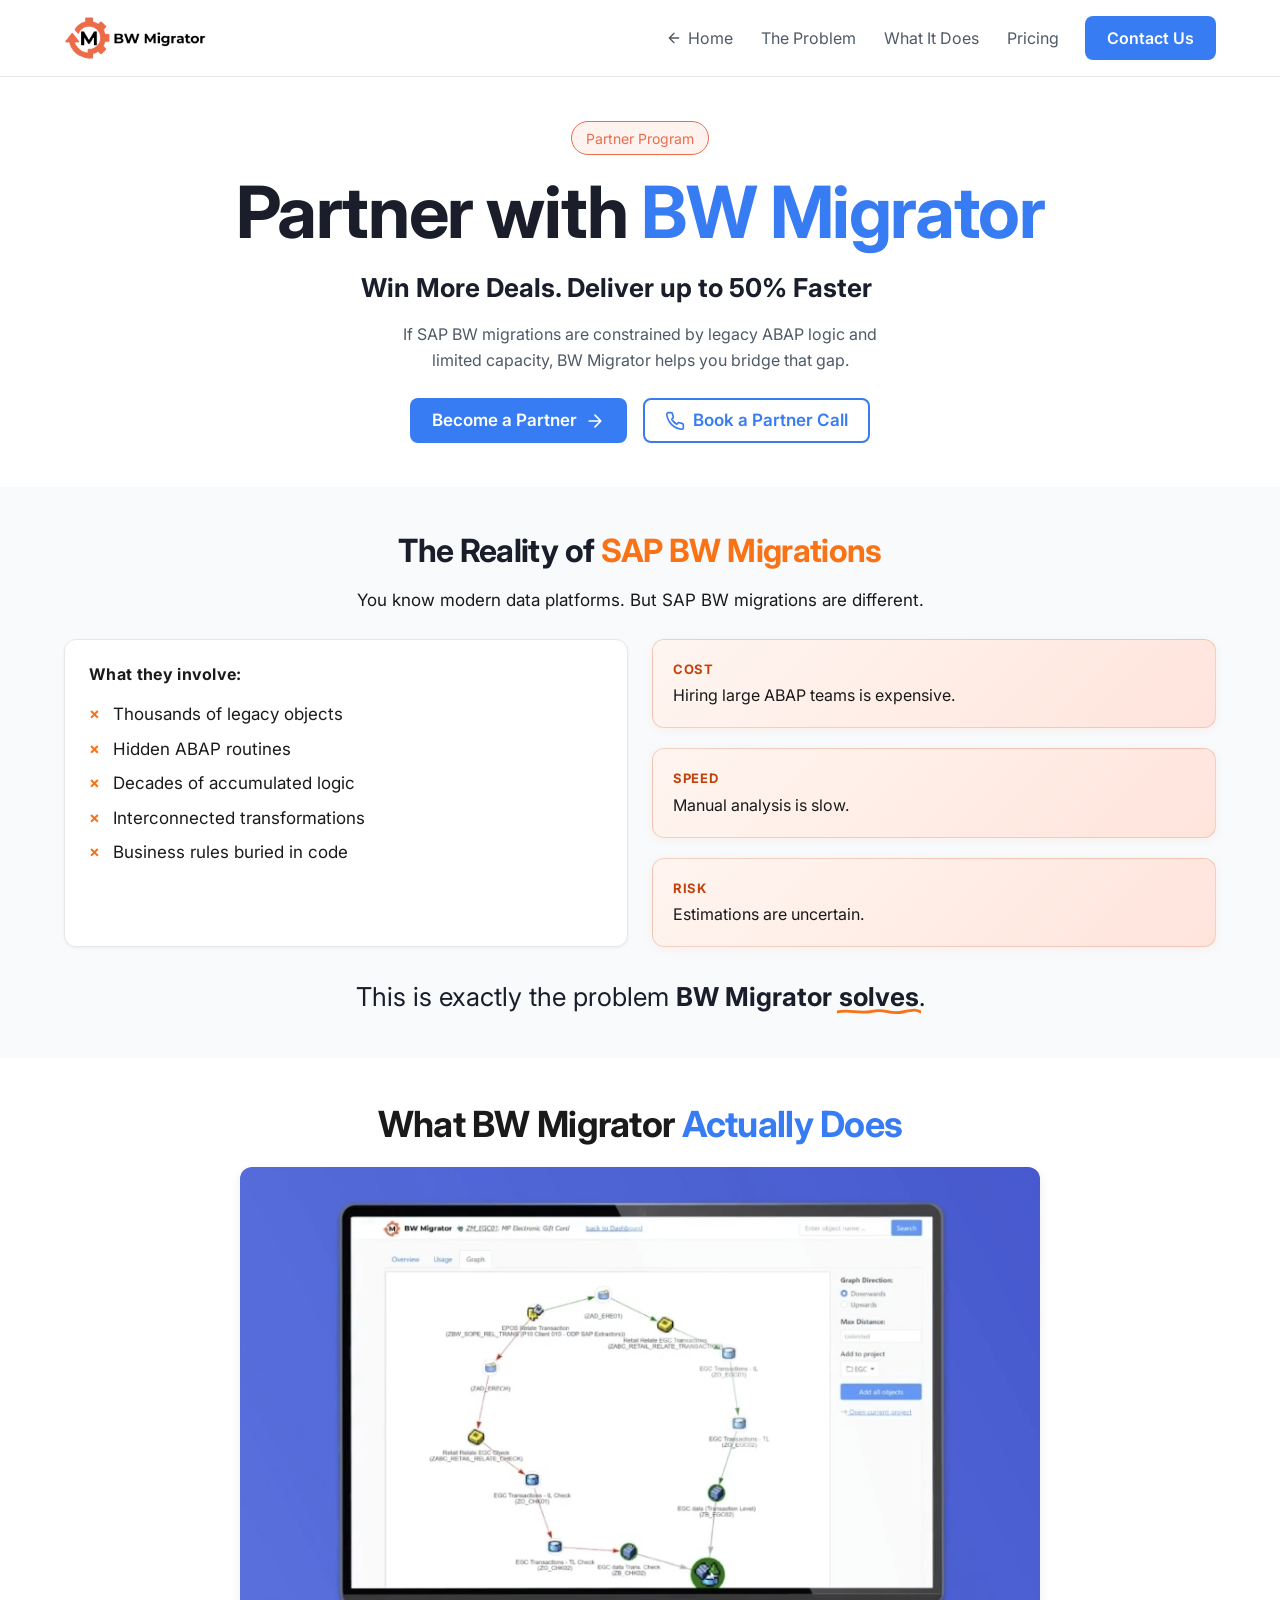
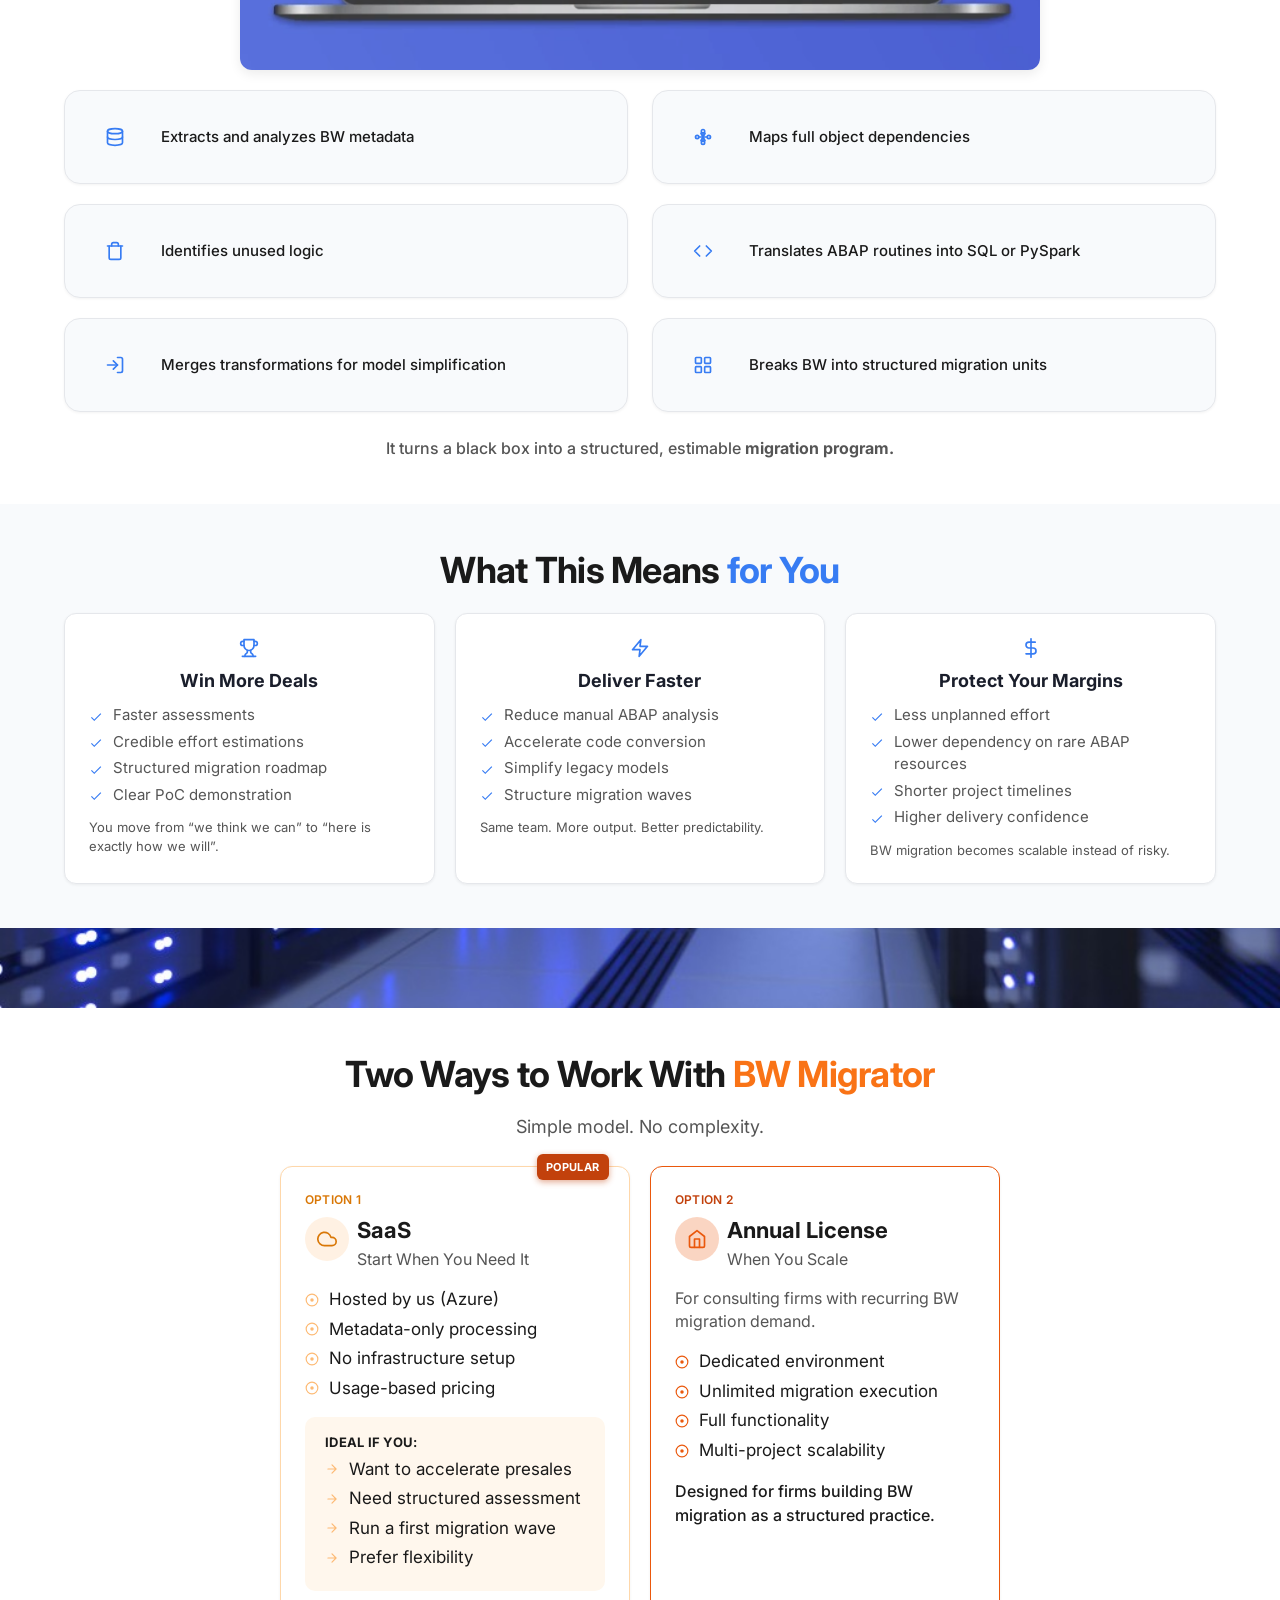
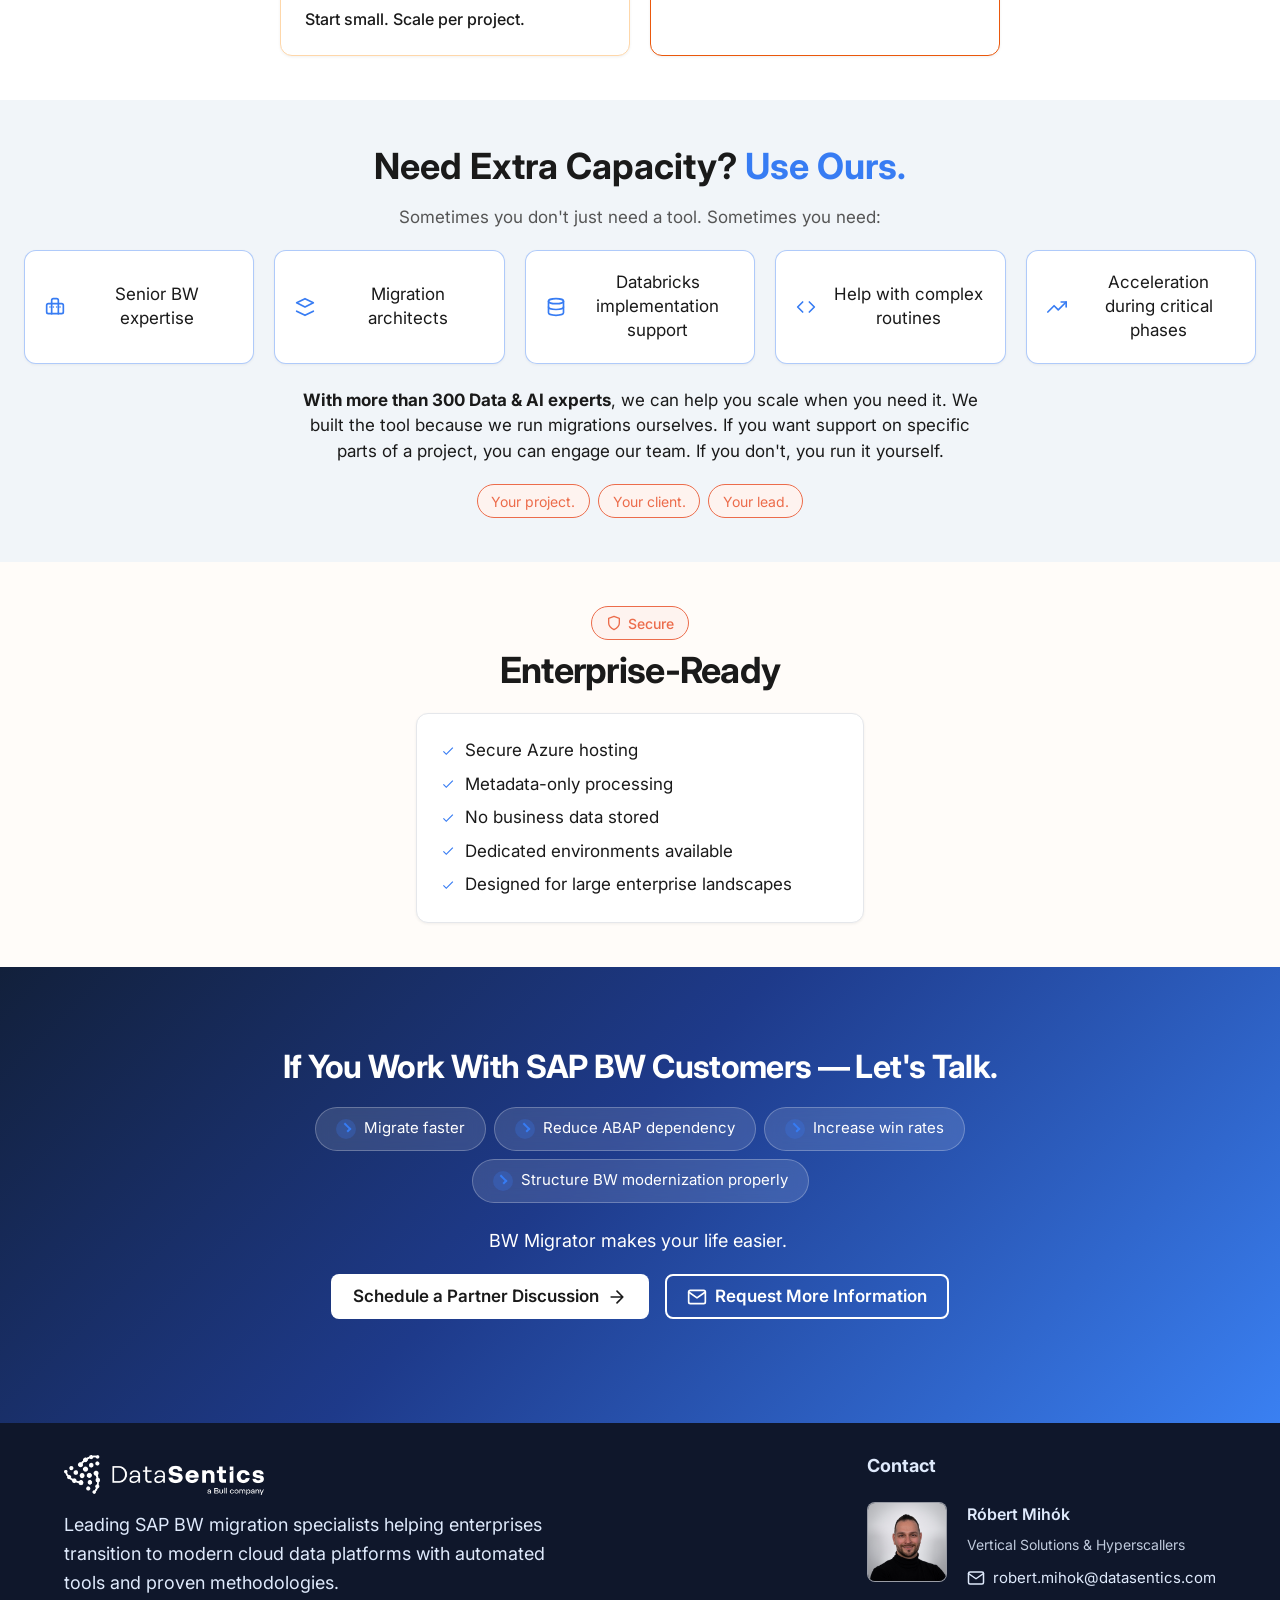
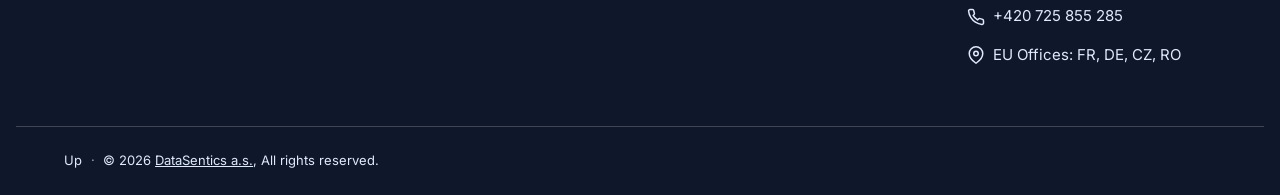
==== commit 1d450337: "Hero & Enterprise without images, alignment, hero subtitle, archives; capacity/enterprise padding Ma" ====
--- a/index.html
+++ b/index.html
@@ -117,7 +117,7 @@
             Partner Program
           </p>
           <h1>Partner with <span class="hero-highlight">BW Migrator</span></h1>
-          <p class="hero-subtitle">Win More Deals. Deliver Faster.</p>
+          <p class="hero-subtitle">Win More Deals. Deliver up to 50% Faster</p>
           <p class="hero-desc">
             If SAP BW migrations are constrained by legacy ABAP logic and limited capacity,
             BW Migrator helps you bridge that gap.
@@ -137,14 +137,6 @@
             </a>
           </div>
         </div>
-        <div class="hero-visual">
-          <div class="hero-visual-placeholder" aria-hidden="true">
-            <img src="images/Corelaine_a_cloud_of_data_particles_with_glowing_connections__90ac8459-35bc-4982-88b7-3703dc6bdf86_2.gif" alt="" width="800" height="600" class="hero-visual-img" />
-            <span class="hero-visual-badge hero-tag-pill">
-              <span class="hero-badge-text">50% Faster Migration</span>
-            </span>
-          </div>
-        </div>
       </div>
     </section>
 
@@ -169,21 +161,18 @@
           </div>
           <div class="reality-problems-visual" aria-label="Three main problems: cost, speed, risk">
             <div class="reality-problem-box">
-              <span class="reality-problem-box-icon" aria-hidden="true">×</span>
               <div class="reality-problem-box-inner">
                 <span class="reality-problem-box-label">Cost</span>
                 <p class="reality-problem-box-text">Hiring large ABAP teams is expensive.</p>
               </div>
             </div>
             <div class="reality-problem-box">
-              <span class="reality-problem-box-icon" aria-hidden="true">×</span>
               <div class="reality-problem-box-inner">
                 <span class="reality-problem-box-label">Speed</span>
                 <p class="reality-problem-box-text">Manual analysis is slow.</p>
               </div>
             </div>
             <div class="reality-problem-box">
-              <span class="reality-problem-box-icon" aria-hidden="true">×</span>
               <div class="reality-problem-box-inner">
                 <span class="reality-problem-box-label">Risk</span>
                 <p class="reality-problem-box-text">Estimations are uncertain.</p>
@@ -368,9 +357,6 @@
     <!-- Need Extra Capacity -->
     <section id="capacity" class="section section--capacity">
       <div class="container capacity-section-inner">
-        <div class="capacity-visual" aria-hidden="true">
-          <img src="images/capacity.png" alt="" class="capacity-visual-img" width="800" height="533" />
-        </div>
         <div class="capacity-content">
           <h2 class="capacity-title">Need Extra Capacity? <span class="capacity-title-accent">Use Ours.</span></h2>
           <p class="capacity-intro">Sometimes you don't just need a tool. Sometimes you need:</p>
@@ -419,9 +405,6 @@
     <!-- Enterprise-Ready -->
     <section id="enterprise" class="section section--warm">
       <div class="container enterprise-section-inner">
-        <div class="enterprise-visual" aria-hidden="true">
-          <img src="images/enterprise-ready.png" alt="" class="enterprise-visual-img" width="800" height="600" />
-        </div>
         <div class="enterprise-content">
           <p class="enterprise-tag">
             <span class="enterprise-tag-icon" aria-hidden="true">
--- a/css/styles.css
+++ b/css/styles.css
@@ -150,8 +150,7 @@
 body.page-loaded .hero-content .hero h1,
 body.page-loaded .hero-content .hero-subtitle,
 body.page-loaded .hero-content .hero-desc,
-body.page-loaded .hero-content .hero-ctas,
-body.page-loaded .hero-visual {
+body.page-loaded .hero-content .hero-ctas {
   animation: page-load-in 0.65s cubic-bezier(0.25, 0.46, 0.45, 0.94) both;
 }
 
@@ -160,7 +159,6 @@
 body.page-loaded .hero-content .hero-subtitle { animation-delay: 0.28s; }
 body.page-loaded .hero-content .hero-desc { animation-delay: 0.38s; }
 body.page-loaded .hero-content .hero-ctas { animation-delay: 0.48s; }
-body.page-loaded .hero-visual { animation-delay: 0.22s; }
 
 @keyframes page-load-in {
   from {
@@ -650,44 +648,20 @@
 
 .capacity-section-inner {
   display: block;
-}
-
-.capacity-visual {
-  margin-bottom: var(--space-xl);
-  overflow: hidden;
-}
-
-.capacity-visual:hover {
-  box-shadow: none;
-}
-
-.capacity-illustration,
-.capacity-visual-img {
-  display: block;
-  width: 100%;
-  max-width: 520px;
-  height: auto;
-  margin: 0 auto;
-}
-
-.capacity-illustration {
-  color: var(--color-primary);
-}
-
-.capacity-visual-img {
-  border-radius: 12px;
-  object-fit: cover;
+  max-width: none;
+  padding: 0;
 }
 
 .capacity-content {
   text-align: center;
+  padding: 0;
 }
 
 .capacity-title {
   font-size: 2rem;
   font-weight: 700;
   color: var(--color-text);
-  margin: 0 0 var(--space-sm);
+  margin: 0 0 var(--space-md);
   line-height: 1.25;
   text-align: center;
 }
@@ -700,7 +674,7 @@
   font-size: 1.0625rem;
   font-weight: 400;
   color: var(--color-text-muted);
-  margin: 0 0 var(--space-xl);
+  margin: 0 0 var(--space-lg);
   max-width: none;
   text-align: center;
 }
@@ -710,7 +684,7 @@
   font-weight: 400;
   color: var(--color-text);
   margin: var(--space-xl) 0 0;
-  max-width: 36em;
+  max-width: 40em;
   margin-left: auto;
   margin-right: auto;
   text-align: center;
@@ -724,7 +698,7 @@
   justify-content: center;
   align-items: center;
   gap: var(--space-sm);
-  margin: var(--space-lg) auto 0;
+  margin: var(--space-lg) 0 0;
 }
 
 .capacity-tag {
@@ -750,7 +724,7 @@
   display: grid;
   grid-template-columns: 1fr;
   gap: var(--space-md);
-  margin-bottom: var(--space-lg);
+  margin: 0 0 var(--space-xl);
 }
 
 .capacity-card {
@@ -924,46 +898,9 @@
   margin-bottom: var(--space-lg);
 }
 
-/* Enterprise section: image + content side by side */
+/* Enterprise section: single-column (image removed) */
 .enterprise-section-inner {
-  display: grid;
-  gap: var(--space-xl);
-  align-items: start;
-}
-@media (min-width: 768px) {
-  .enterprise-section-inner {
-    grid-template-columns: 1fr 1fr;
-  }
-  .enterprise-section-inner .enterprise-visual {
-    order: 0;
-  }
-  .enterprise-section-inner .enterprise-content {
-    order: 1;
-    text-align: left;
-    display: flex;
-    flex-direction: column;
-    align-items: flex-start;
-  }
-  .enterprise-content .section-title.enterprise-title {
-    text-align: left;
-    margin-left: 0;
-    margin-right: 0;
-  }
-  .enterprise-content .enterprise-tag {
-    margin-left: 0;
-    margin-right: auto;
-  }
-  .enterprise-content .enterprise-list-wrap {
-    width: 100%;
-  }
-}
-@media (max-width: 767px) {
-  .enterprise-section-inner .enterprise-visual {
-    order: 0;
-  }
-  .enterprise-section-inner .enterprise-content {
-    order: 1;
-  }
+  display: block;
 }
 
 .enterprise-tag {
@@ -1002,29 +939,6 @@
   margin-right: auto;
 }
 
-.enterprise-visual-placeholder,
-.enterprise-visual-img {
-  aspect-ratio: 4/3;
-  min-height: 14rem;
-  max-height: 20rem;
-  width: 100%;
-  border-radius: 12px;
-  display: block;
-}
-
-.enterprise-visual-placeholder {
-  background: linear-gradient(145deg, #e8eef7 0%, #c5d4eb 100%);
-  display: flex;
-  align-items: center;
-  justify-content: center;
-  color: var(--color-primary);
-  opacity: 0.9;
-}
-
-.enterprise-visual-img {
-  object-fit: cover;
-}
-
 .enterprise-list-wrap {
   max-width: 28rem;
   margin: 0 auto;
@@ -1035,12 +949,6 @@
   box-shadow: 0 1px 3px rgba(0, 0, 0, 0.06);
   transition: box-shadow 0.2s ease, border-color 0.2s ease;
 }
-@media (min-width: 768px) {
-  .enterprise-content .enterprise-list-wrap {
-    margin-left: 0;
-    margin-right: 0;
-  }
-}
 
 .enterprise-list-wrap:hover {
   border-color: var(--color-primary);
@@ -1201,8 +1109,8 @@
 }
 
 .hero-content {
-  margin-bottom: var(--space-xl);
-  text-align: left;
+  margin-bottom: 0;
+  text-align: center;
 }
 
 .hero-tag-pill {
@@ -1210,7 +1118,7 @@
   align-items: center;
   gap: 0.4rem;
   padding: 0.35rem 0.85rem;
-  margin: 0 0 var(--space-md);
+  margin: 0 auto var(--space-md);
   background: var(--color-hero-tag-bg);
   border: 1px solid var(--color-hero-tag-border);
   border-radius: 999px;
@@ -1246,7 +1154,7 @@
   color: var(--color-hero-heading);
   line-height: 1.15;
   letter-spacing: -0.02em;
-  text-align: left;
+  text-align: center;
 }
 
 .hero-highlight {
@@ -1260,6 +1168,7 @@
   color: var(--color-hero-heading);
   margin: 0 0 var(--space-md);
   line-height: 1.35;
+  text-align: center;
 }
 
 .hero-desc {
@@ -1269,12 +1178,16 @@
   font-weight: 400;
   line-height: 1.65;
   max-width: 38em;
+  margin-left: auto;
+  margin-right: auto;
+  text-align: center;
 }
 
 .hero-ctas {
   display: flex;
   flex-wrap: wrap;
   align-items: center;
+  justify-content: center;
   gap: var(--space-md);
 }
 
@@ -1293,53 +1206,6 @@
 
 .hero-link:hover {
   text-decoration: underline;
-}
-
-/* Hero right: illustration + overlay badge */
-.hero-visual {
-  margin-top: var(--space-lg);
-}
-
-.hero-visual-placeholder {
-  position: relative;
-  border-radius: 12px;
-  overflow: hidden;
-  box-shadow: 0 8px 24px rgba(0, 0, 0, 0.12);
-  background: var(--color-infographic);
-  aspect-ratio: 4/3;
-  min-height: 12rem;
-}
-
-.hero-visual-placeholder img.hero-visual-img {
-  display: block;
-  width: 100%;
-  height: 100%;
-  object-fit: cover;
-  vertical-align: middle;
-}
-
-.hero-visual-badge {
-  position: absolute;
-  bottom: var(--space-md);
-  left: var(--space-md);
-  display: inline-flex;
-  align-items: center;
-  padding: 0.35rem 0.85rem;
-  margin: 0;
-  background: var(--color-hero-tag-bg);
-  border: 1px solid var(--color-hero-tag-border);
-  border-radius: 999px;
-  font-size: 0.875rem;
-  font-weight: 400;
-  color: var(--color-hero-tag-text);
-  box-shadow: 0 2px 8px rgba(0, 0, 0, 0.08);
-}
-
-.hero-visual-badge .hero-badge-text {
-  font-size: inherit;
-  font-weight: inherit;
-  color: inherit;
-  line-height: 1.2;
 }
 
 /* Legacy hero panel (unused in new design) */
@@ -1524,22 +1390,6 @@
 .reality-problem-box:hover {
   box-shadow: 0 4px 16px rgba(249, 115, 22, 0.12);
   border-color: rgba(194, 65, 12, 0.3);
-}
-
-.reality-problem-box-icon {
-  flex-shrink: 0;
-  display: flex;
-  align-items: center;
-  justify-content: center;
-  width: 2rem;
-  height: 2rem;
-  font-size: 1.5rem;
-  font-weight: 700;
-  line-height: 1;
-  color: #fff;
-  background: var(--color-box-accent);
-  border-radius: 50%;
-  box-shadow: 0 2px 6px rgba(194, 65, 12, 0.35);
 }
 
 .reality-problem-box-inner {
@@ -2940,29 +2790,20 @@
     border-radius: var(--listing-box-radius-mobile);
   }
 
-  .capacity-section-inner {
-    gap: 1rem;
-  }
-
-  .capacity-visual {
-    margin-bottom: 0.75rem;
-  }
-
   .capacity-title {
-    margin-bottom: 0.5rem;
+    margin-bottom: var(--space-md);
   }
 
   .capacity-intro {
-    margin-bottom: 0.75rem;
+    margin-bottom: var(--space-lg);
   }
 
   .capacity-outro {
-    margin-top: 0.75rem;
+    margin-top: var(--space-xl);
   }
 
   .capacity-tags {
-    margin-top: 0.75rem;
-    gap: 0.5rem;
+    margin-top: var(--space-lg);
   }
 
   /* Footer: mobile/tablet spacing and contact block */
@@ -3000,10 +2841,6 @@
   .footer-bottom .container {
     padding-left: var(--space-md);
     padding-right: var(--space-md);
-  }
-
-  .enterprise-section-inner {
-    gap: 1rem;
   }
 
   .enterprise-list-wrap {
@@ -3195,14 +3032,7 @@
   }
 
   .hero-inner {
-    display: grid;
-    grid-template-columns: 1fr 1fr;
-    gap: var(--space-xl);
-    align-items: center;
-  }
-
-  .hero-content {
-    margin-bottom: 0;
+    display: block;
   }
 
   .hero h1 {
@@ -3270,40 +3100,9 @@
     padding-left: var(--space-2xl);
   }
 
-  /* Capacity: image left, list right — sticky image so it follows on scroll (same as desktop) */
+  /* Capacity: single column, full width — keep center alignment */
   .capacity-section-inner {
-    display: grid;
-    grid-template-columns: 1fr 1fr;
-    gap: var(--space-2xl);
-    align-items: start;
-    text-align: left;
-  }
-
-  .capacity-visual {
-    margin-bottom: 0;
-    position: sticky;
-    top: 6rem;
-  }
-
-  .capacity-content {
-    text-align: left;
-  }
-
-  .capacity-content .capacity-title,
-  .capacity-content .capacity-intro,
-  .capacity-content .capacity-outro,
-  .capacity-content .capacity-tags {
-    text-align: left;
-  }
-
-  .capacity-content .capacity-tags {
-    justify-content: flex-start;
-  }
-
-  .capacity-content .capacity-outro {
-    max-width: none;
-    margin-left: 0;
-    margin-right: 0;
+    display: block;
   }
 }
 
@@ -3409,38 +3208,13 @@
     align-items: stretch;
   }
 
+  /* Capacity: single column, full width — centered */
   .capacity-section-inner {
-    display: grid;
-    grid-template-columns: 1fr 1.2fr;
-    gap: var(--space-2xl);
-    align-items: start;
-    text-align: left;
-  }
-
-  .capacity-visual {
-    margin-bottom: 0;
-    position: sticky;
-    top: 6rem;
-  }
-
-  .capacity-content {
-    text-align: left;
-  }
-
-  .capacity-content .capacity-title,
-  .capacity-content .capacity-intro,
-  .capacity-content .capacity-outro,
-  .capacity-content .capacity-tags {
-    text-align: left;
-  }
-
-  .capacity-content .capacity-tags {
-    justify-content: flex-start;
-  }
-
-  .capacity-content .capacity-outro {
-    max-width: none;
-    margin-left: 0;
-    margin-right: 0;
-  }
-}
+    display: block;
+  }
+
+  .capacity-cards {
+    grid-template-columns: repeat(5, 1fr);
+    gap: var(--space-lg);
+  }
+}
